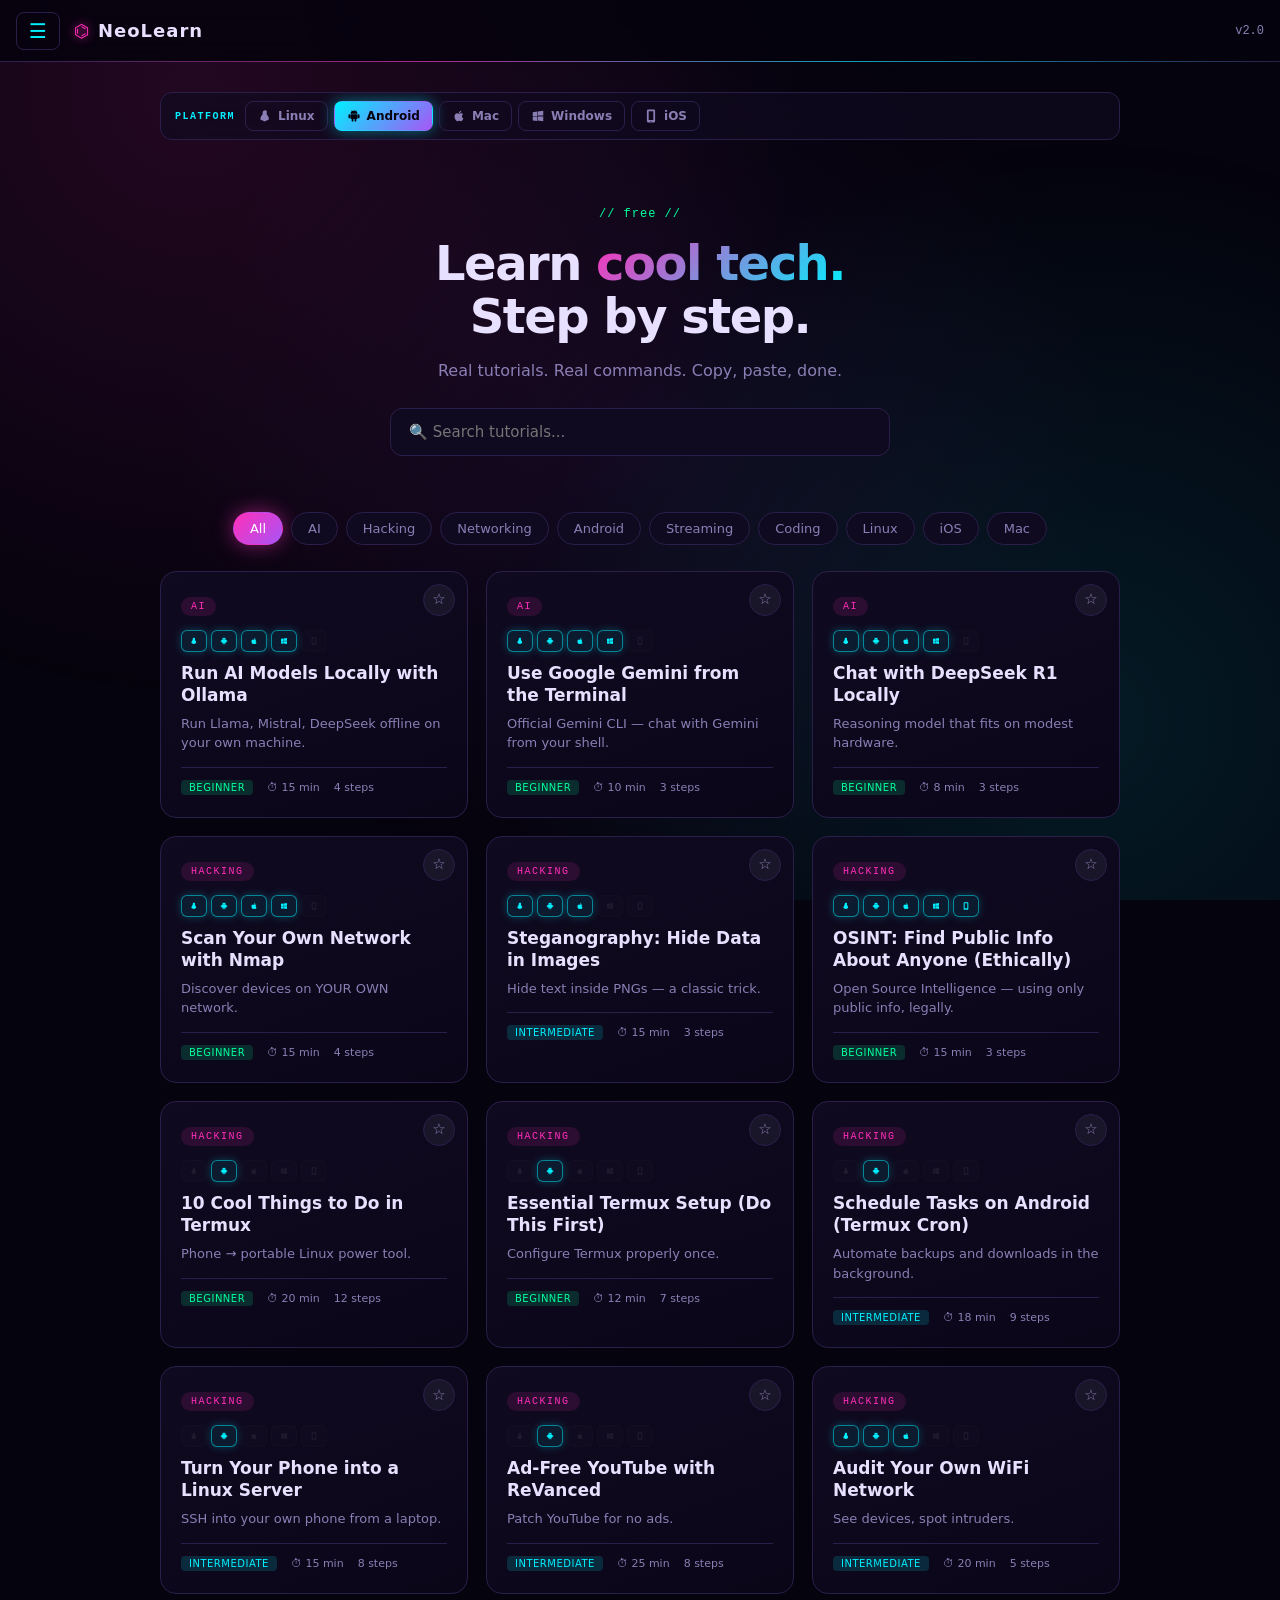
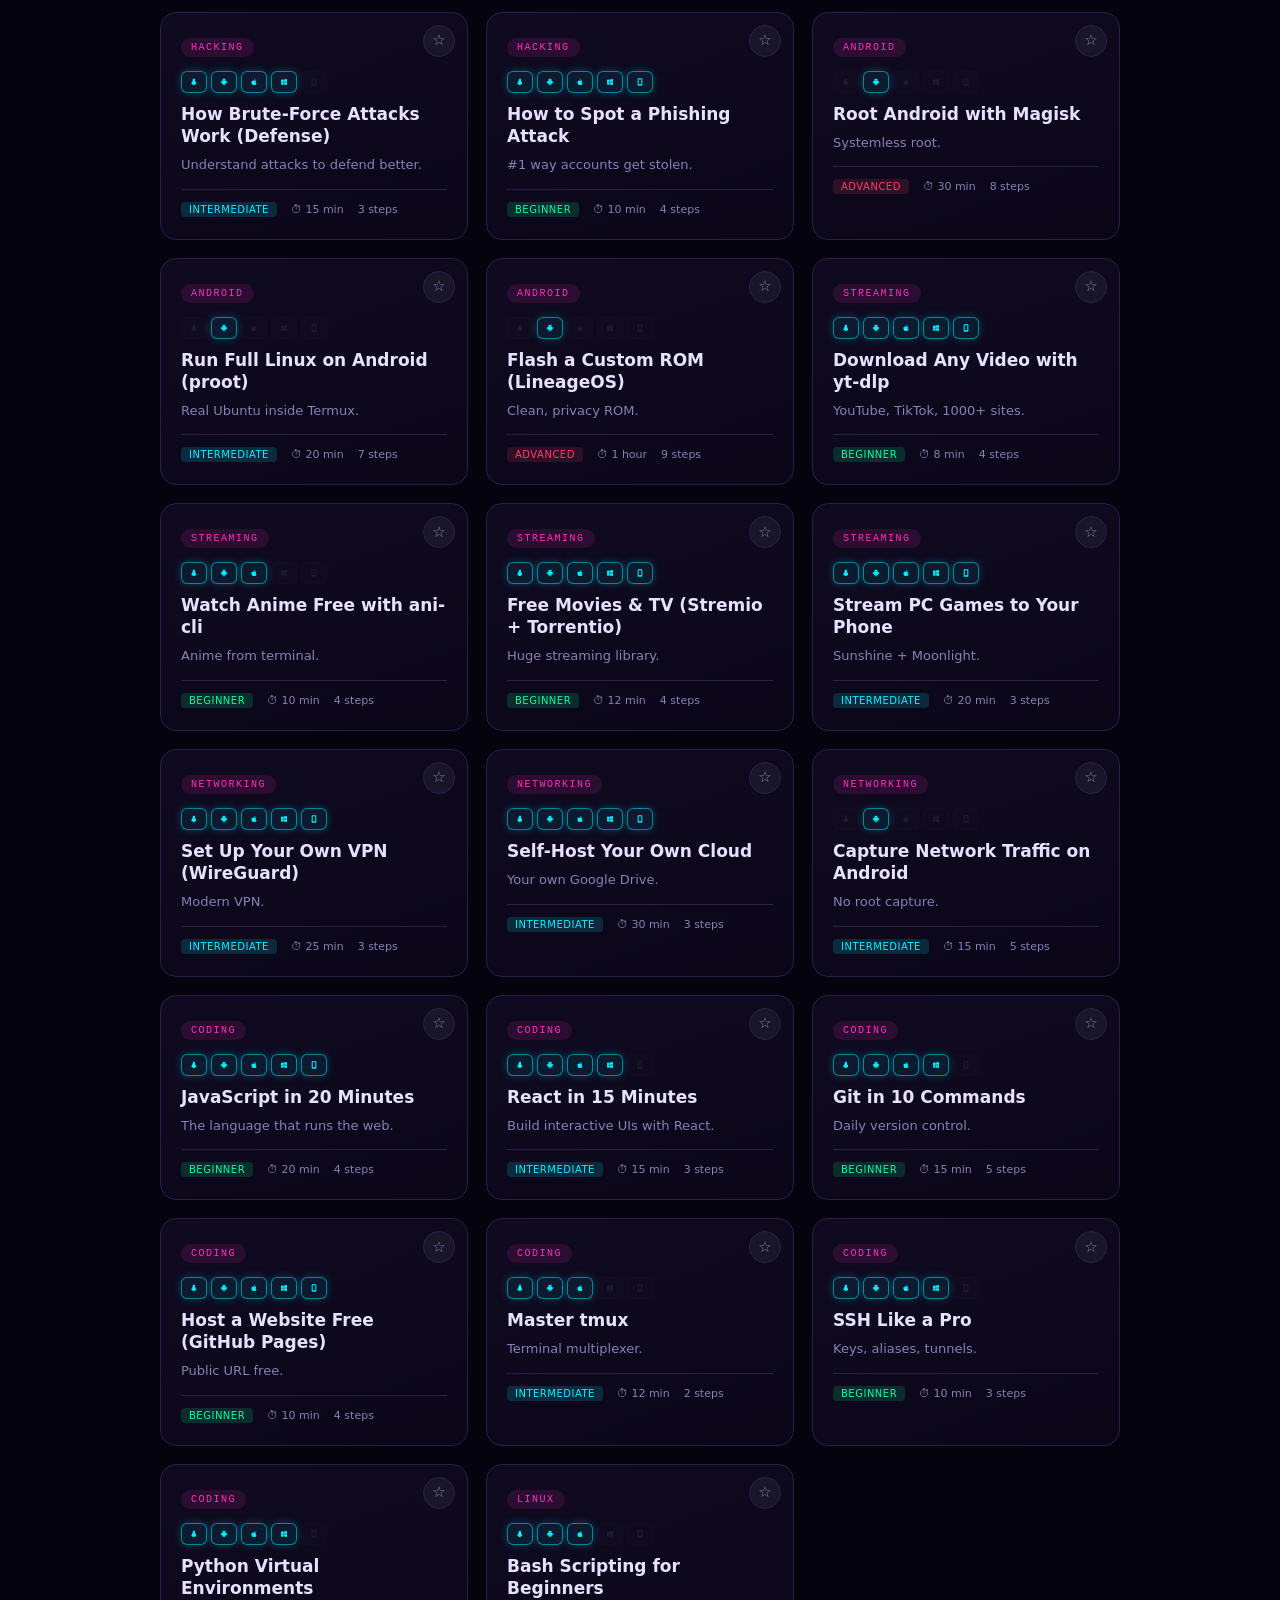
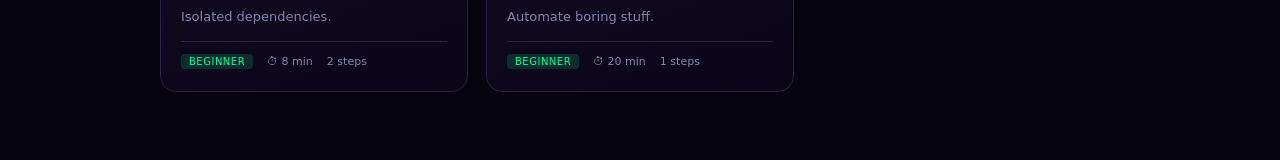
==== index.html @ 830a5b33 "Create index.html New file" ====
<!DOCTYPE html>
<html lang="en">
<head>
  <meta charset="UTF-8" />
  <meta name="viewport" content="width=device-width, initial-scale=1.0" />
  <title>NeoLearn — Cool Tech, Explained</title>
  <link rel="stylesheet" href="style.css" />
</head>
<body>

  <header class="topbar">
    <button class="menu-btn" id="menuBtn" type="button">☰</button>
    <div class="brand"><span class="brand-icon">⌬</span> NeoLearn</div>
    <div class="spacer"></div>
    <span class="version">v2.0</span>
  </header>

  <div class="overlay" id="overlay"></div>

  <aside class="sidebar" id="sidebar">
    <div class="sidebar-header">
      <span>⌬ NeoLearn</span>
      <button class="close-btn" id="closeBtn" type="button">✕</button>
    </div>

    <div class="sidebar-section">Pages</div>
<nav id="pageNav">
  <button class="nav-btn" data-page="home">
    <svg class="nav-icon" viewBox="0 0 24 24" fill="none" stroke="currentColor" stroke-width="2" stroke-linecap="round" stroke-linejoin="round"><path d="M3 9.5L12 3l9 6.5V20a1 1 0 0 1-1 1h-5v-7h-6v7H4a1 1 0 0 1-1-1V9.5z"/></svg>
    <span>Home</span>
  </button>
  <button class="nav-btn" data-page="favorites">
    <svg class="nav-icon" viewBox="0 0 24 24" fill="none" stroke="currentColor" stroke-width="2" stroke-linecap="round" stroke-linejoin="round"><path d="M12 2l3.09 6.26L22 9.27l-5 4.87L18.18 22 12 18.56 5.82 22 7 14.14l-5-4.87 6.91-1.01L12 2z"/></svg>
    <span>Favorites</span>
  </button>
  <button class="nav-btn" data-page="progress">
    <svg class="nav-icon" viewBox="0 0 24 24" fill="none" stroke="currentColor" stroke-width="2" stroke-linecap="round" stroke-linejoin="round"><path d="M3 20V10M9 20V4M15 20v-8M21 20V6"/></svg>
    <span>Progress</span>
  </button>
  <button class="nav-btn" data-page="about">
    <svg class="nav-icon" viewBox="0 0 24 24" fill="none" stroke="currentColor" stroke-width="2" stroke-linecap="round" stroke-linejoin="round"><circle cx="12" cy="12" r="9"/><path d="M12 16v-5M12 8h.01"/></svg>
    <span>About</span>
  </button>
</nav>

    <div class="sidebar-section">Categories</div>
    <nav id="categoryNav"></nav>

    <div class="sidebar-section">All Tutorials</div>
    <nav id="tutorialNav"></nav>
  </aside>

  <main class="content">

    <!-- HOME -->
    <section class="page active" id="home">
      <div class="hero">
        <div class="hero-tag">// free //</div>
        <h1>Learn <span class="grad">cool tech.</span><br>Step by step.</h1>
        <p>Real tutorials. Real commands. Copy, paste, done.</p>
        <div class="search-wrap">
          <input type="text" id="searchInput" placeholder="🔍 Search tutorials..." />
        </div>
      </div>
      <div class="filter-chips" id="filterChips"></div>
      <div class="tutorial-grid" id="tutorialGrid"></div>
      <div class="empty" id="emptyState" style="display:none;">
        <p>No tutorials match.</p>
      </div>
    </section>

    <!-- TUTORIAL DETAIL -->
    <section class="page" id="tutorial">
      <button class="back-btn" id="backBtn" type="button">← Back</button>
      <article id="tutorialContent"></article>
    </section>

    <!-- FAVORITES -->
    <section class="page" id="favorites">
      <div class="about-header">
        <h1>
  <svg class="page-icon pink" viewBox="0 0 24 24" fill="none" stroke="currentColor" stroke-width="2" stroke-linecap="round" stroke-linejoin="round"><path d="M12 2l3.09 6.26L22 9.27l-5 4.87L18.18 22 12 18.56 5.82 22 7 14.14l-5-4.87 6.91-1.01L12 2z"/></svg>
  Favorites
</h1>
        <p>Your bookmarked tutorials.</p>
      </div>
      <div class="tutorial-grid" id="favGrid"></div>
      <div class="empty" id="favEmpty" style="display:none;">
        <p>No favorites yet. Tap ☆ on any tutorial card to save it.</p>
      </div>
    </section>

    <!-- PROGRESS -->
    <section class="page" id="progress">
      <div class="about-header">
        <h1>
  <svg class="page-icon" viewBox="0 0 24 24" fill="none" stroke="currentColor" stroke-width="2" stroke-linecap="round" stroke-linejoin="round"><path d="M3 20V10M9 20V4M15 20v-8M21 20V6"/></svg>
  Your Progress
       </h1>
        <p>Steps you've marked as complete.</p>
      </div>
      <div id="progressList"></div>
      <div class="empty" id="progressEmpty" style="display:none;">
        <p>No progress yet. Open a tutorial and check off steps.</p>
      </div>
    </section>

    <!-- ABOUT -->
    <section class="page" id="about">
      <div class="about-header">
        <h1>
  <svg class="page-icon" viewBox="0 0 24 24" fill="none" stroke="currentColor" stroke-width="2" stroke-linecap="round" stroke-linejoin="round"><circle cx="12" cy="12" r="9"/><path d="M12 16v-5M12 8h.01"/></svg>
  About NeoLearn
       </h1>
        <p>A free, open library of practical tech tutorials.</p>
      </div>

      <div class="about-card">
  <h3>Who built this</h3>
  <p><b>PIXLE</b> — builder of NeoLearn.</p>
  <p>Built with plain HTML, CSS, and JavaScript. No frameworks, no build tools.</p>
  <p style="margin-top: 8px;">
    <a href="mailto:pixle.dev@proton.me" class="repo-btn" style="padding: 10px 20px; font-size: 13px;">
      ✉️ Contact
    </a>
  </p>
</div>
      
      <div class="about-card">
        <h3>What is this?</h3>
        <p>NeoLearn is a collection of step-by-step tutorials for running cool tech — AI models, Termux, Linux, VPNs, security tools, and more — on any device. Every tutorial gives you the exact commands for YOUR platform.</p>
      </div>

      <div class="about-card">
        <h3>Features</h3>
        <ul>
          <li>📱 Multi-platform — Linux, Android, Mac, Windows, iOS</li>
          <li>📋 One-tap copy for every command</li>
          <li>⭐ Save favorites</li>
          <li>✅ Track your progress step by step</li>
          <li>💯 100% free, no accounts, no tracking</li>
          <li>💾 Everything saves locally in your browser</li>
        </ul>
      </div>

      <div class="about-card">
        <h3>Built with</h3>
        <p>Pure HTML, CSS, and JavaScript. No frameworks, no build step, no dependencies. You can host it anywhere for free.</p>
      </div>

      <div class="about-card">
        <h3>Disclaimer</h3>
        <p>Tutorials involving network scanning, traffic capture, and security tools are intended for use on <b>your own devices and networks</b>, or in legal lab environments like TryHackMe. Always follow your local laws. The authors of NeoLearn are not responsible for misuse.</p>
      </div>

      <div class="about-card">
        <h3>Credits</h3>
        <p>All tools mentioned are the work of their respective open-source communities. Source links are provided at the end of each tutorial. NeoLearn just shows you how to use them.</p>
      </div>

      <div class="about-card">
        <h3>Reset data</h3>
        <p>Your favorites and progress are stored only in this browser. To clear them:</p>
        <button class="danger-btn" id="resetBtn">🗑 Reset all my data</button>
      </div>
    </section>

  </main>

  <script src="tutorials.js"></script>
  <script src="app.js"></script>
</body>
</html>
---- style.css ----
* {
  margin: 0;
  padding: 0;
  box-sizing: border-box;
  font-family: 'Segoe UI', system-ui, sans-serif;
}

:root {
  --bg: #05030d;
  --bg2: #0a0618;
  --panel: #100a20;
  --panel2: #1a1132;
  --border: #2a1f4a;
  --text: #e8e0ff;
  --muted: #8a7fb5;
  --neon-pink: #ff2fb9;
  --neon-cyan: #00f0ff;
  --neon-purple: #a855f7;
  --neon-green: #00ff9d;
  --danger: #ff3b6b;
  --topbar-h: 62px;
}

/* Animated scanline background */
body {
  background: var(--bg);
  color: var(--text);
  min-height: 100vh;
  padding-top: var(--topbar-h);
  position: relative;
  overflow-x: hidden;
}

body::before {
  content: "";
  position: fixed;
  inset: 0;
  background:
    radial-gradient(circle at 15% 10%, rgba(255,47,185,0.12), transparent 45%),
    radial-gradient(circle at 85% 80%, rgba(0,240,255,0.10), transparent 45%),
    radial-gradient(circle at 50% 50%, rgba(168,85,247,0.08), transparent 60%);
  pointer-events: none;
  z-index: 0;
}

/* ============ TOP BAR ============ */
.topbar {
  position: fixed;
  top: 0; left: 0; right: 0;
  height: var(--topbar-h);
  background: rgba(5, 3, 13, 0.85);
  backdrop-filter: blur(14px);
  border-bottom: 1px solid var(--border);
  display: flex;
  align-items: center;
  padding: 0 16px;
  z-index: 100;
}

.topbar::after {
  content: "";
  position: absolute;
  bottom: -1px; left: 0; right: 0;
  height: 1px;
  background: linear-gradient(90deg, transparent, var(--neon-pink), var(--neon-cyan), transparent);
  opacity: 0.6;
}

.menu-btn {
  background: none;
  border: 1px solid var(--border);
  color: var(--neon-cyan);
  font-size: 20px;
  cursor: pointer;
  padding: 6px 12px;
  border-radius: 8px;
  transition: all 0.2s ease;
}

.menu-btn:hover {
  border-color: var(--neon-cyan);
  box-shadow: 0 0 15px rgba(0, 240, 255, 0.4);
}

.brand {
  font-size: 18px;
  font-weight: 800;
  margin-left: 14px;
  letter-spacing: 1px;
  color: var(--text);
}

.brand-icon {
  color: var(--neon-pink);
  text-shadow: 0 0 10px var(--neon-pink);
}

.version {
  color: var(--muted);
  font-size: 12px;
  font-family: monospace;
}

.spacer { flex: 1; }

/* ============ SIDEBAR ============ */
.sidebar {
  position: fixed;
  top: 0; left: 0;
  width: 300px;
  height: 100vh;
  background: linear-gradient(180deg, var(--panel), var(--bg2));
  border-right: 1px solid var(--border);
  padding: 20px 14px;
  z-index: 200;
  transform: translateX(-100%);
  transition: transform 0.35s cubic-bezier(0.4, 0, 0.2, 1);
  overflow-y: auto;
}

.sidebar.open { transform: translateX(0); }

.sidebar-header {
  display: flex;
  justify-content: space-between;
  align-items: center;
  padding: 4px 8px 16px;
  font-size: 17px;
  font-weight: 800;
  letter-spacing: 1px;
  border-bottom: 1px solid var(--border);
  margin-bottom: 16px;
  color: var(--text);
}

.close-btn {
  background: none;
  border: none;
  color: var(--muted);
  font-size: 16px;
  cursor: pointer;
  padding: 4px 8px;
  border-radius: 6px;
}
.close-btn:hover { color: var(--danger); }

.sidebar-section {
  font-size: 11px;
  letter-spacing: 2px;
  text-transform: uppercase;
  color: var(--neon-cyan);
  margin: 18px 8px 8px;
  opacity: 0.8;
}

.nav-btn {
  display: block;
  width: 100%;
  padding: 10px 12px;
  margin-bottom: 4px;
  background: transparent;
  color: var(--muted);
  border: none;
  border-radius: 8px;
  text-align: left;
  font-size: 13px;
  cursor: pointer;
  transition: all 0.2s ease;
}

.nav-btn:hover {
  background: var(--panel2);
  color: var(--text);
}

.nav-btn.active {
  background: linear-gradient(135deg, rgba(255,47,185,0.2), rgba(0,240,255,0.2));
  color: var(--text);
  border-left: 2px solid var(--neon-pink);
}

/* ============ OVERLAY ============ */
.overlay {
  position: fixed;
  inset: 0;
  background: rgba(0, 0, 0, 0.7);
  backdrop-filter: blur(4px);
  opacity: 0;
  pointer-events: none;
  transition: opacity 0.3s ease;
  z-index: 150;
}
.overlay.show { opacity: 1; pointer-events: auto; }

/* ============ CONTENT ============ */
.content {
  max-width: 1000px;
  margin: 0 auto;
  padding: 30px 20px 80px;
  position: relative;
  z-index: 1;
}

.page { display: none; }
.page.active { display: block; animation: fadeIn 0.4s ease; }

@keyframes fadeIn {
  from { opacity: 0; transform: translateY(14px); }
  to   { opacity: 1; transform: translateY(0); }
}

/* ============ HERO ============ */
.hero {
  text-align: center;
  padding: 40px 10px 30px;
}

.hero-tag {
  display: inline-block;
  font-family: monospace;
  font-size: 12px;
  color: var(--neon-green);
  margin-bottom: 16px;
  letter-spacing: 1px;
}

.hero h1 {
  font-size: 48px;
  line-height: 1.1;
  margin-bottom: 18px;
  letter-spacing: -1.5px;
  font-weight: 900;
}

.grad {
  background: linear-gradient(135deg, var(--neon-pink), var(--neon-cyan));
  -webkit-background-clip: text;
  background-clip: text;
  color: transparent;
}

.hero p {
  color: var(--muted);
  font-size: 16px;
  margin-bottom: 28px;
}

/* ============ SEARCH ============ */
.search-wrap {
  max-width: 500px;
  margin: 0 auto;
  position: relative;
}

.search-wrap input {
  width: 100%;
  padding: 14px 18px;
  background: var(--panel);
  border: 1px solid var(--border);
  border-radius: 12px;
  color: var(--text);
  font-size: 15px;
  outline: none;
  transition: all 0.25s ease;
}

.search-wrap input:focus {
  border-color: var(--neon-cyan);
  box-shadow: 0 0 25px rgba(0, 240, 255, 0.25);
}

/* ============ FILTER CHIPS ============ */
.filter-chips {
  display: flex;
  flex-wrap: wrap;
  gap: 8px;
  justify-content: center;
  margin: 26px 0;
}

.chip {
  padding: 8px 16px;
  border-radius: 50px;
  background: var(--panel);
  border: 1px solid var(--border);
  color: var(--muted);
  font-size: 13px;
  cursor: pointer;
  transition: all 0.2s ease;
}

.chip:hover { color: var(--text); border-color: var(--neon-purple); }

.chip.active {
  background: linear-gradient(135deg, var(--neon-pink), var(--neon-purple));
  color: white;
  border-color: transparent;
  box-shadow: 0 0 20px rgba(255, 47, 185, 0.5);
}

/* ============ TUTORIAL GRID ============ */
.tutorial-grid {
  display: grid;
  grid-template-columns: repeat(auto-fill, minmax(280px, 1fr));
  gap: 18px;
  margin-top: 20px;
}

.tut-card {
  background: linear-gradient(160deg, var(--panel), var(--bg2));
  border: 1px solid var(--border);
  border-radius: 16px;
  padding: 22px 20px;
  cursor: pointer;
  transition: all 0.3s ease;
  position: relative;
  overflow: hidden;
}

.tut-card::before {
  content: "";
  position: absolute;
  top: 0; left: 0; right: 0;
  height: 2px;
  background: linear-gradient(90deg, var(--neon-pink), var(--neon-cyan));
  opacity: 0;
  transition: opacity 0.3s ease;
}

.tut-card:hover {
  transform: translateY(-6px);
  border-color: var(--neon-purple);
  box-shadow: 0 20px 40px rgba(168, 85, 247, 0.25);
}

.tut-card:hover::before { opacity: 1; }

.tut-cat {
  display: inline-block;
  font-family: monospace;
  font-size: 10px;
  letter-spacing: 1.5px;
  text-transform: uppercase;
  padding: 4px 10px;
  border-radius: 50px;
  background: rgba(255, 47, 185, 0.12);
  color: var(--neon-pink);
  margin-bottom: 14px;
}

.tut-card h3 {
  font-size: 17px;
  margin-bottom: 8px;
  line-height: 1.3;
  color: var(--text);
}

.tut-card p {
  font-size: 13px;
  color: var(--muted);
  line-height: 1.5;
  margin-bottom: 14px;
}

.tut-meta {
  display: flex;
  gap: 14px;
  font-size: 11px;
  color: var(--muted);
  font-family: monospace;
  padding-top: 12px;
  border-top: 1px solid var(--border);
}

.tut-meta span { display: flex; align-items: center; gap: 4px; }

.diff {
  padding: 2px 8px;
  border-radius: 4px;
  font-size: 10px;
  text-transform: uppercase;
  letter-spacing: 0.5px;
}
.diff.beginner { background: rgba(0,255,157,0.15); color: var(--neon-green); }
.diff.intermediate { background: rgba(0,240,255,0.15); color: var(--neon-cyan); }
.diff.advanced { background: rgba(255,59,107,0.15); color: var(--danger); }

/* ============ TUTORIAL DETAIL ============ */
.back-btn {
  background: var(--panel);
  color: var(--muted);
  border: 1px solid var(--border);
  padding: 8px 16px;
  border-radius: 8px;
  cursor: pointer;
  font-size: 13px;
  margin-bottom: 24px;
  transition: all 0.2s ease;
}

.back-btn:hover {
  color: var(--neon-cyan);
  border-color: var(--neon-cyan);
  box-shadow: 0 0 15px rgba(0,240,255,0.3);
}

.tut-header {
  margin-bottom: 30px;
  padding-bottom: 22px;
  border-bottom: 1px solid var(--border);
}

.tut-header h1 {
  font-size: 34px;
  line-height: 1.15;
  margin: 14px 0 12px;
  letter-spacing: -0.5px;
}

.tut-header .intro {
  color: var(--muted);
  font-size: 16px;
  line-height: 1.7;
}

.tut-tags {
  display: flex;
  flex-wrap: wrap;
  gap: 8px;
  margin-top: 16px;
}

.tag {
  font-family: monospace;
  font-size: 11px;
  padding: 4px 10px;
  border-radius: 6px;
  background: var(--panel2);
  color: var(--neon-cyan);
  border: 1px solid var(--border);
}

/* ============ STEPS ============ */
.step {
  background: var(--panel);
  border: 1px solid var(--border);
  border-radius: 14px;
  padding: 22px 22px 20px;
  margin-bottom: 18px;
  position: relative;
}

.step-num {
  position: absolute;
  top: -12px;
  left: 20px;
  background: linear-gradient(135deg, var(--neon-pink), var(--neon-purple));
  color: white;
  font-weight: 800;
  font-size: 13px;
  padding: 4px 12px;
  border-radius: 50px;
  font-family: monospace;
  box-shadow: 0 4px 15px rgba(255, 47, 185, 0.5);
}

.step h3 {
  font-size: 18px;
  margin: 8px 0 10px;
  color: var(--text);
}

.step p {
  color: var(--muted);
  font-size: 14px;
  line-height: 1.7;
  margin-bottom: 12px;
}

.step ul {
  margin: 10px 0 12px 20px;
  color: var(--muted);
  font-size: 14px;
  line-height: 1.8;
}

.step ul li::marker { color: var(--neon-cyan); }

/* ============ CODE BLOCK ============ */
.code-block {
  position: relative;
  background: #02010a;
  border: 1px solid var(--border);
  border-radius: 10px;
  margin: 12px 0;
  overflow: hidden;
}

.code-block::before {
  content: attr(data-lang);
  position: absolute;
  top: 0; left: 0;
  padding: 3px 10px;
  font-size: 10px;
  font-family: monospace;
  letter-spacing: 1px;
  text-transform: uppercase;
  color: var(--neon-green);
  background: rgba(0,255,157,0.08);
  border-bottom-right-radius: 6px;
}

.code-block pre {
  padding: 28px 16px 14px;
  overflow-x: auto;
  font-family: 'Courier New', monospace;
  font-size: 13px;
  line-height: 1.7;
  color: var(--neon-green);
}

.copy-code {
  position: absolute;
  top: 6px; right: 6px;
  background: var(--panel2);
  color: var(--muted);
  border: 1px solid var(--border);
  padding: 4px 10px;
  font-size: 11px;
  border-radius: 6px;
  cursor: pointer;
  font-family: monospace;
  transition: all 0.2s ease;
  z-index: 2;
}

.copy-code:hover {
  color: var(--neon-cyan);
  border-color: var(--neon-cyan);
}

.copy-code.copied {
  color: var(--neon-green);
  border-color: var(--neon-green);
}

/* ============ CALLOUTS ============ */
.callout {
  padding: 14px 16px;
  border-radius: 10px;
  margin: 14px 0;
  font-size: 14px;
  line-height: 1.6;
  border-left: 3px solid;
}

.callout.warn {
  background: rgba(255, 187, 0, 0.08);
  border-color: #ffbb00;
  color: #ffd97a;
}

.callout.danger {
  background: rgba(255, 59, 107, 0.08);
  border-color: var(--danger);
  color: #ff8fa8;
}

.callout.tip {
  background: rgba(0, 255, 157, 0.08);
  border-color: var(--neon-green);
  color: #7dffc9;
}

/* ============ REPO LINK ============ */
.repo-box {
  margin-top: 30px;
  padding: 22px;
  background: linear-gradient(135deg, rgba(255,47,185,0.08), rgba(0,240,255,0.08));
  border: 1px solid var(--border);
  border-radius: 14px;
  text-align: center;
}

.repo-box p {
  color: var(--muted);
  font-size: 13px;
  margin-bottom: 12px;
  font-family: monospace;
}

.repo-btn {
  display: inline-block;
  padding: 12px 26px;
  background: linear-gradient(135deg, var(--neon-pink), var(--neon-purple));
  color: white;
  text-decoration: none;
  border-radius: 50px;
  font-size: 14px;
  font-weight: 600;
  box-shadow: 0 0 25px rgba(255, 47, 185, 0.5);
  transition: all 0.25s ease;
}

.repo-btn:hover {
  transform: translateY(-2px);
  box-shadow: 0 0 40px rgba(255, 47, 185, 0.8);
}

/* ============ EMPTY ============ */
.empty {
  text-align: center;
  padding: 60px 20px;
  color: var(--muted);
  font-family: monospace;
}

/* ============ MOBILE ============ */
@media (max-width: 640px) {
  .hero h1 { font-size: 32px; }
  .hero { padding: 20px 10px 20px; }
  .tutorial-grid { grid-template-columns: 1fr; }
  .tut-header h1 { font-size: 24px; }
  .tut-header .intro { font-size: 14px; }
  .step { padding: 20px 16px 16px; }
  .content { padding: 20px 14px 60px; }
  .code-block pre { font-size: 12px; padding: 30px 12px 12px; }
}

/* ============ STICKY PLATFORM BAR ============ */
.platform-bar {
  position: sticky;
  top: var(--topbar-h);
  z-index: 50;
  background: rgba(16, 10, 32, 0.92);
  backdrop-filter: blur(20px);
  -webkit-backdrop-filter: blur(20px);
  transition: box-shadow 0.3s ease;
}

.platform-bar.stuck {
  box-shadow: 0 10px 30px rgba(0, 0, 0, 0.5);
  border-color: var(--neon-purple);
}

/* ============ TOAST NOTIFICATION ============ */
.toast {
  position: fixed;
  bottom: 24px;
  left: 50%;
  transform: translateX(-50%) translateY(120px);
  background: linear-gradient(135deg, var(--neon-cyan), var(--neon-purple));
  color: #000;
  padding: 10px 22px;
  border-radius: 50px;
  font-family: monospace;
  font-weight: 700;
  font-size: 13px;
  letter-spacing: 0.5px;
  z-index: 500;
  transition: transform 0.35s cubic-bezier(0.4, 0, 0.2, 1);
  box-shadow: 0 10px 40px rgba(0, 240, 255, 0.6);
  pointer-events: none;
  white-space: nowrap;
}

.toast.show {
  transform: translateX(-50%) translateY(0);
}

/* ============ CONTENT FADE ON SWAP ============ */
#tutorialContent.swapping {
  opacity: 0.3;
  transition: opacity 0.15s ease;
}

#tutorialContent {
  opacity: 1;
  transition: opacity 0.25s ease;
}

/* Small "current platform" chip on tutorial page */
.current-plat {
  display: inline-flex;
  align-items: center;
  gap: 6px;
  font-family: monospace;
  font-size: 12px;
  padding: 4px 12px;
  border-radius: 50px;
  background: rgba(0, 240, 255, 0.1);
  border: 1px solid var(--neon-cyan);
  color: var(--neon-cyan);
  margin-bottom: 16px;
}

/* ============ PLATFORM BAR — slim version ============ */
.platform-bar {
  display: flex;
  align-items: center;
  gap: 10px;
  padding: 8px 14px;
  margin-bottom: 22px;
  background: rgba(16, 10, 32, 0.7);
  border: 1px solid var(--border);
  border-radius: 12px;
  position: sticky;
  top: calc(var(--topbar-h) + 6px);
  z-index: 50;
  backdrop-filter: blur(20px);
  -webkit-backdrop-filter: blur(20px);
  transition: box-shadow 0.3s ease, border-color 0.3s ease;
  overflow-x: auto;
  scrollbar-width: none;
}

.platform-bar::-webkit-scrollbar { display: none; }

.platform-bar.stuck {
  box-shadow: 0 10px 40px rgba(0, 0, 0, 0.6);
  border-color: rgba(168, 85, 247, 0.5);
}

.platform-label {
  font-family: monospace;
  font-size: 10px;
  letter-spacing: 1.5px;
  text-transform: uppercase;
  color: var(--neon-cyan);
  white-space: nowrap;
  font-weight: 700;
  flex-shrink: 0;
}

.platform-btns {
  display: flex;
  gap: 6px;
  flex: 1;
}

.plat-btn {
  display: inline-flex;
  align-items: center;
  gap: 6px;
  padding: 7px 12px;
  background: transparent;
  color: var(--muted);
  border: 1px solid var(--border);
  border-radius: 8px;
  font-size: 12px;
  font-family: 'Segoe UI', system-ui, sans-serif;
  font-weight: 600;
  cursor: pointer;
  transition: all 0.2s ease;
  white-space: nowrap;
  outline: none;
  flex-shrink: 0;
}

.plat-btn svg {
  width: 14px;
  height: 14px;
  flex-shrink: 0;
}

.plat-btn:hover {
  color: var(--text);
  border-color: rgba(168, 85, 247, 0.6);
  background: rgba(168, 85, 247, 0.08);
}

.plat-btn.active {
  background: linear-gradient(135deg, var(--neon-cyan), var(--neon-purple));
  color: #05030d;
  border-color: transparent;
  font-weight: 800;
  box-shadow: 0 0 16px rgba(0, 240, 255, 0.45);
}

.plat-btn.active svg {
  color: #05030d;
}

/* ============ CARD PLATFORM ICONS ============ */
.plat-badges {
  display: flex;
  gap: 5px;
  margin-bottom: 10px;
  align-items: center;
}

.plat-badge {
  display: inline-flex;
  align-items: center;
  justify-content: center;
  width: 22px;
  height: 22px;
  border-radius: 6px;
  background: rgba(255, 255, 255, 0.03);
  color: rgba(138, 127, 181, 0.35);
  border: 1px solid rgba(42, 31, 74, 0.6);
  opacity: 0.4;
  transition: all 0.2s ease;
}

.plat-badge svg {
  width: 12px;
  height: 12px;
}

.plat-badge.on {
  opacity: 1;
  color: var(--neon-cyan);
  border-color: rgba(0, 240, 255, 0.45);
  background: rgba(0, 240, 255, 0.08);
}

@media (max-width: 640px) {
  .platform-bar { padding: 7px 10px; gap: 8px; }
  .platform-label { display: none; }
  .plat-btn { padding: 6px 10px; font-size: 11px; }
  .plat-btn svg { width: 12px; height: 12px; }
}

/* ============ CARD BADGES — clean version ============ */
.plat-badges {
  display: flex;
  gap: 4px;
  margin-bottom: 10px;
  flex-wrap: wrap;
  align-items: center;
}

.plat-badge {
  display: inline-flex;
  align-items: center;
  justify-content: center;
  min-width: 26px;
  height: 22px;
  padding: 0 8px;
  border-radius: 6px;
  background: rgba(255, 255, 255, 0.03);
  color: rgba(138, 127, 181, 0.4);
  font-size: 12px;
  font-family: monospace;
  border: 1px solid rgba(42, 31, 74, 0.6);
  opacity: 0.35;
  filter: grayscale(1);
  transition: all 0.2s ease;
}

.plat-badge.on {
  opacity: 1;
  filter: none;
  color: var(--neon-cyan);
  border-color: rgba(0, 240, 255, 0.5);
  background: rgba(0, 240, 255, 0.08);
  box-shadow: 0 0 8px rgba(0, 240, 255, 0.25);
}

/* ============ TOAST ============ */
.toast {
  position: fixed;
  bottom: 24px;
  left: 50%;
  transform: translateX(-50%) translateY(120px);
  background: linear-gradient(135deg, var(--neon-cyan), var(--neon-purple));
  color: #05030d;
  padding: 12px 24px;
  border-radius: 50px;
  font-family: monospace;
  font-weight: 800;
  font-size: 13px;
  letter-spacing: 0.5px;
  z-index: 500;
  transition: transform 0.35s cubic-bezier(0.4, 0, 0.2, 1);
  box-shadow: 0 10px 40px rgba(0, 240, 255, 0.6);
  pointer-events: none;
  white-space: nowrap;
}

.toast.show {
  transform: translateX(-50%) translateY(0);
}

/* ============ CURRENT PLATFORM CHIP IN TUTORIAL ============ */
.current-plat {
  display: inline-flex;
  align-items: center;
  gap: 6px;
  font-family: monospace;
  font-size: 12px;
  padding: 6px 14px;
  border-radius: 50px;
  background: rgba(0, 240, 255, 0.08);
  border: 1px solid var(--neon-cyan);
  color: var(--neon-cyan);
  margin-bottom: 18px;
  font-weight: 700;
  letter-spacing: 0.5px;
}

/* ============ CONTENT FADE ============ */
#tutorialContent { opacity: 1; transition: opacity 0.25s ease; }
#tutorialContent.swapping { opacity: 0.2; transition: opacity 0.15s ease; }

@media (max-width: 640px) {
  .platform-bar { padding: 10px 12px; gap: 8px; }
  .platform-label { font-size: 10px; }
  .plat-btn { padding: 6px 12px; font-size: 12px; }
}

/* ============ FAVORITE BUTTON ON CARDS ============ */
.tut-card { position: relative; }

.fav-btn {
  position: absolute;
  top: 12px;
  right: 12px;
  width: 32px;
  height: 32px;
  display: flex;
  align-items: center;
  justify-content: center;
  background: rgba(255, 255, 255, 0.05);
  border: 1px solid var(--border);
  border-radius: 50%;
  color: var(--muted);
  font-size: 16px;
  cursor: pointer;
  transition: all 0.2s ease;
  z-index: 2;
  padding: 0;
  line-height: 1;
}

.fav-btn:hover {
  color: var(--neon-pink);
  border-color: var(--neon-pink);
  transform: scale(1.1);
}

.fav-btn.on {
  color: #ffd700;
  border-color: #ffd700;
  background: rgba(255, 215, 0, 0.1);
  box-shadow: 0 0 12px rgba(255, 215, 0, 0.4);
}

/* ============ STEP CHECKBOX + PROGRESS ============ */
.step-header {
  display: flex;
  align-items: flex-start;
  gap: 10px;
  margin: 8px 0 10px;
}

.step-check {
  width: 22px;
  height: 22px;
  flex-shrink: 0;
  border: 2px solid var(--border);
  border-radius: 6px;
  background: transparent;
  cursor: pointer;
  display: flex;
  align-items: center;
  justify-content: center;
  color: transparent;
  font-size: 14px;
  font-weight: 900;
  transition: all 0.2s ease;
  margin-top: 4px;
  padding: 0;
}

.step-check:hover { border-color: var(--neon-cyan); }

.step-check.checked {
  background: linear-gradient(135deg, var(--neon-green), var(--neon-cyan));
  border-color: transparent;
  color: #05030d;
}

.step.done {
  opacity: 0.55;
}

.step.done h3 {
  text-decoration: line-through;
  text-decoration-color: var(--neon-green);
  text-decoration-thickness: 2px;
}

/* Progress bar in tutorial header */
.tut-progress {
  margin: 18px 0 24px;
  padding: 14px 16px;
  background: rgba(0, 255, 157, 0.05);
  border: 1px solid rgba(0, 255, 157, 0.25);
  border-radius: 12px;
}

.tut-progress-label {
  display: flex;
  justify-content: space-between;
  font-family: monospace;
  font-size: 12px;
  color: var(--neon-green);
  margin-bottom: 8px;
  letter-spacing: 0.5px;
}

.tut-progress-bar {
  height: 6px;
  background: rgba(0, 0, 0, 0.4);
  border-radius: 50px;
  overflow: hidden;
}

.tut-progress-fill {
  height: 100%;
  width: 0%;
  background: linear-gradient(90deg, var(--neon-green), var(--neon-cyan));
  border-radius: 50px;
  transition: width 0.4s ease;
  box-shadow: 0 0 10px rgba(0, 255, 157, 0.6);
}

/* ============ ABOUT PAGE ============ */
.about-header {
  text-align: center;
  padding: 30px 20px 40px;
}

.about-header h1 {
  font-size: 34px;
  margin-bottom: 10px;
  letter-spacing: -0.5px;
}

.about-header p {
  color: var(--muted);
  font-size: 16px;
}

.about-card {
  background: var(--panel);
  border: 1px solid var(--border);
  border-radius: 16px;
  padding: 24px 22px;
  margin-bottom: 16px;
}

.about-card h3 {
  color: var(--neon-cyan);
  font-size: 16px;
  margin-bottom: 12px;
  font-family: monospace;
  letter-spacing: 1px;
  text-transform: uppercase;
}

.about-card p {
  color: var(--text);
  font-size: 15px;
  line-height: 1.7;
  margin-bottom: 10px;
}

.about-card p:last-child { margin-bottom: 0; }

.about-card ul {
  margin-left: 20px;
  color: var(--text);
  font-size: 15px;
  line-height: 1.9;
}

.about-card ul li::marker { color: var(--neon-pink); }

.about-card b { color: var(--neon-pink); }

.danger-btn {
  margin-top: 12px;
  padding: 12px 20px;
  background: rgba(255, 59, 107, 0.1);
  border: 1px solid var(--danger);
  color: var(--danger);
  border-radius: 10px;
  font-size: 14px;
  font-weight: 600;
  cursor: pointer;
  transition: all 0.2s ease;
}

.danger-btn:hover {
  background: rgba(255, 59, 107, 0.2);
  box-shadow: 0 0 20px rgba(255, 59, 107, 0.4);
}

/* ============ PROGRESS LIST ============ */
.prog-item {
  background: var(--panel);
  border: 1px solid var(--border);
  border-radius: 14px;
  padding: 18px 20px;
  margin-bottom: 12px;
  cursor: pointer;
  transition: all 0.2s ease;
}

.prog-item:hover {
  border-color: var(--neon-cyan);
  transform: translateX(4px);
}

.prog-item h4 {
  font-size: 15px;
  margin-bottom: 8px;
}

.prog-item .prog-bar-wrap {
  height: 5px;
  background: rgba(0, 0, 0, 0.4);
  border-radius: 50px;
  overflow: hidden;
  margin-bottom: 8px;
}

.prog-item .prog-bar {
  height: 100%;
  background: linear-gradient(90deg, var(--neon-green), var(--neon-cyan));
  border-radius: 50px;
}

.prog-item .prog-meta {
  display: flex;
  justify-content: space-between;
  font-family: monospace;
  font-size: 11px;
  color: var(--muted);
}

.prog-item .prog-meta .pct { color: var(--neon-green); font-weight: 700; }

/* ============================================
   SIDEBAR CLEANUP — organized sections
   ============================================ */
.sidebar-section {
  display: flex;
  justify-content: space-between;
  align-items: center;
  font-size: 10px;
  letter-spacing: 2px;
  text-transform: uppercase;
  color: var(--neon-cyan);
  margin: 20px 8px 10px;
  opacity: 0.75;
  cursor: pointer;
  user-select: none;
}

.sidebar-section:hover { opacity: 1; color: var(--neon-pink); }

.sidebar-section .chev {
  font-size: 10px;
  transition: transform 0.25s ease;
}

.sidebar-section.collapsed .chev { transform: rotate(-90deg); }

.sidebar-group { overflow: hidden; transition: max-height 0.3s ease; }

/* Sidebar search box */
.side-search {
  width: 100%;
  padding: 8px 10px;
  background: rgba(255, 255, 255, 0.03);
  border: 1px solid var(--border);
  border-radius: 8px;
  color: var(--text);
  font-size: 12px;
  margin-bottom: 8px;
  outline: none;
  font-family: 'Segoe UI', system-ui, sans-serif;
}

.side-search:focus { border-color: var(--neon-cyan); }
.side-search::placeholder { color: var(--muted); }

/* Count badges */
.nav-btn .count {
  float: right;
  font-size: 10px;
  font-family: monospace;
  color: var(--muted);
  padding: 1px 6px;
  border-radius: 4px;
  background: rgba(255, 255, 255, 0.04);
  margin-left: 6px;
}

.nav-btn.active .count {
  color: #05030d;
  background: rgba(0, 0, 0, 0.15);
}

/* Tutorials list compact */
.nav-btn.tut-link {
  font-size: 12px;
  padding: 8px 12px;
  color: var(--muted);
  white-space: nowrap;
  overflow: hidden;
  text-overflow: ellipsis;
}

.nav-btn.tut-link:hover { color: var(--text); }

/* ============================================
   FAVORITE BUTTON ON CARDS
   ============================================ */
.tut-card { position: relative; }

.fav-btn {
  position: absolute;
  top: 12px;
  right: 12px;
  width: 32px;
  height: 32px;
  display: flex;
  align-items: center;
  justify-content: center;
  background: rgba(255, 255, 255, 0.05);
  border: 1px solid var(--border);
  border-radius: 50%;
  color: var(--muted);
  font-size: 15px;
  cursor: pointer;
  transition: all 0.2s ease;
  z-index: 5;
  padding: 0;
  line-height: 1;
}

.fav-btn:hover {
  color: var(--neon-pink);
  border-color: var(--neon-pink);
  transform: scale(1.12);
}

.fav-btn.on {
  color: #ffd700;
  border-color: #ffd700;
  background: rgba(255, 215, 0, 0.12);
  box-shadow: 0 0 12px rgba(255, 215, 0, 0.45);
}

/* ============================================
   STEP CHECKBOXES + PROGRESS
   ============================================ */
.step-header {
  display: flex;
  align-items: flex-start;
  gap: 10px;
  margin: 8px 0 10px;
}

.step-check {
  width: 22px;
  height: 22px;
  flex-shrink: 0;
  border: 2px solid var(--border);
  border-radius: 6px;
  background: transparent;
  cursor: pointer;
  display: flex;
  align-items: center;
  justify-content: center;
  color: transparent;
  font-size: 13px;
  font-weight: 900;
  transition: all 0.2s ease;
  margin-top: 4px;
  padding: 0;
  font-family: inherit;
}

.step-check:hover { border-color: var(--neon-cyan); }

.step-check.checked {
  background: linear-gradient(135deg, var(--neon-green), var(--neon-cyan));
  border-color: transparent;
  color: #05030d;
}

.step.done { opacity: 0.6; }
.step.done h3 {
  text-decoration: line-through;
  text-decoration-color: var(--neon-green);
  text-decoration-thickness: 2px;
}

/* Progress bar in tutorial header */
.tut-progress {
  margin: 18px 0 24px;
  padding: 14px 16px;
  background: rgba(0, 255, 157, 0.05);
  border: 1px solid rgba(0, 255, 157, 0.25);
  border-radius: 12px;
}

.tut-progress-label {
  display: flex;
  justify-content: space-between;
  font-family: monospace;
  font-size: 12px;
  color: var(--neon-green);
  margin-bottom: 8px;
  letter-spacing: 0.5px;
  font-weight: 700;
}

.tut-progress-bar {
  height: 6px;
  background: rgba(0, 0, 0, 0.4);
  border-radius: 50px;
  overflow: hidden;
}

.tut-progress-fill {
  height: 100%;
  width: 0%;
  background: linear-gradient(90deg, var(--neon-green), var(--neon-cyan));
  border-radius: 50px;
  transition: width 0.4s ease;
  box-shadow: 0 0 10px rgba(0, 255, 157, 0.6);
}

/* ============================================
   ABOUT + PROGRESS + FAVORITES PAGES
   ============================================ */
.about-header {
  text-align: center;
  padding: 30px 20px 40px;
}

.about-header h1 {
  font-size: 34px;
  margin-bottom: 10px;
  letter-spacing: -0.5px;
}

.about-header p {
  color: var(--muted);
  font-size: 16px;
}

.about-card {
  background: var(--panel);
  border: 1px solid var(--border);
  border-radius: 16px;
  padding: 24px 22px;
  margin-bottom: 16px;
}

.about-card h3 {
  color: var(--neon-cyan);
  font-size: 15px;
  margin-bottom: 12px;
  font-family: monospace;
  letter-spacing: 1px;
  text-transform: uppercase;
}

.about-card p, .about-card ul {
  color: var(--text);
  font-size: 15px;
  line-height: 1.75;
  margin-bottom: 10px;
}

.about-card p:last-child { margin-bottom: 0; }

.about-card ul { margin-left: 20px; }
.about-card ul li::marker { color: var(--neon-pink); }
.about-card b { color: var(--neon-pink); }

.danger-btn {
  margin-top: 12px;
  padding: 12px 20px;
  background: rgba(255, 59, 107, 0.1);
  border: 1px solid var(--danger);
  color: var(--danger);
  border-radius: 10px;
  font-size: 14px;
  font-weight: 600;
  cursor: pointer;
  transition: all 0.2s ease;
  font-family: inherit;
}

.danger-btn:hover {
  background: rgba(255, 59, 107, 0.2);
  box-shadow: 0 0 20px rgba(255, 59, 107, 0.4);
}

/* Progress list items */
.prog-item {
  background: var(--panel);
  border: 1px solid var(--border);
  border-radius: 14px;
  padding: 18px 20px;
  margin-bottom: 12px;
  cursor: pointer;
  transition: all 0.2s ease;
}

.prog-item:hover {
  border-color: var(--neon-cyan);
  transform: translateX(4px);
}

.prog-item h4 {
  font-size: 15px;
  margin-bottom: 10px;
  color: var(--text);
}

.prog-item .prog-bar-wrap {
  height: 5px;
  background: rgba(0, 0, 0, 0.4);
  border-radius: 50px;
  overflow: hidden;
  margin-bottom: 8px;
}

.prog-item .prog-bar {
  height: 100%;
  background: linear-gradient(90deg, var(--neon-green), var(--neon-cyan));
  border-radius: 50px;
  transition: width 0.3s ease;
}

.prog-item .prog-meta {
  display: flex;
  justify-content: space-between;
  font-family: monospace;
  font-size: 11px;
  color: var(--muted);
}

.prog-item .prog-meta .pct { color: var(--neon-green); font-weight: 700; }

.prog-item .clear-btn {
  margin-left: 8px;
  background: transparent;
  border: none;
  color: var(--danger);
  cursor: pointer;
  font-size: 11px;
  font-family: monospace;
  opacity: 0.6;
}

.prog-item .clear-btn:hover { opacity: 1; }

/* ============ SIDEBAR PAGE ICONS ============ */
#pageNav .nav-btn {
  display: flex;
  align-items: center;
  gap: 10px;
}

#pageNav .nav-btn .nav-icon {
  width: 16px;
  height: 16px;
  flex-shrink: 0;
  color: var(--muted);
  transition: color 0.2s ease, filter 0.2s ease;
}

#pageNav .nav-btn:hover .nav-icon {
  color: var(--neon-cyan);
  filter: drop-shadow(0 0 6px rgba(0, 240, 255, 0.6));
}

#pageNav .nav-btn.active .nav-icon {
  color: var(--neon-cyan);
  filter: drop-shadow(0 0 8px rgba(0, 240, 255, 0.8));
}

/* ============ PAGE HEADER ICONS ============ */
.about-header h1 {
  display: flex;
  align-items: center;
  justify-content: center;
  gap: 14px;
}

.page-icon {
  width: 40px;
  height: 40px;
  flex-shrink: 0;
  color: var(--neon-cyan);
  filter: drop-shadow(0 0 12px rgba(0, 240, 255, 0.55));
}

.page-icon.pink {
  color: var(--neon-pink);
  filter: drop-shadow(0 0 12px rgba(255, 47, 185, 0.55));
}

@media (max-width: 640px) {
  .page-icon { width: 30px; height: 30px; }
  .about-header h1 { font-size: 26px; gap: 10px; }
}
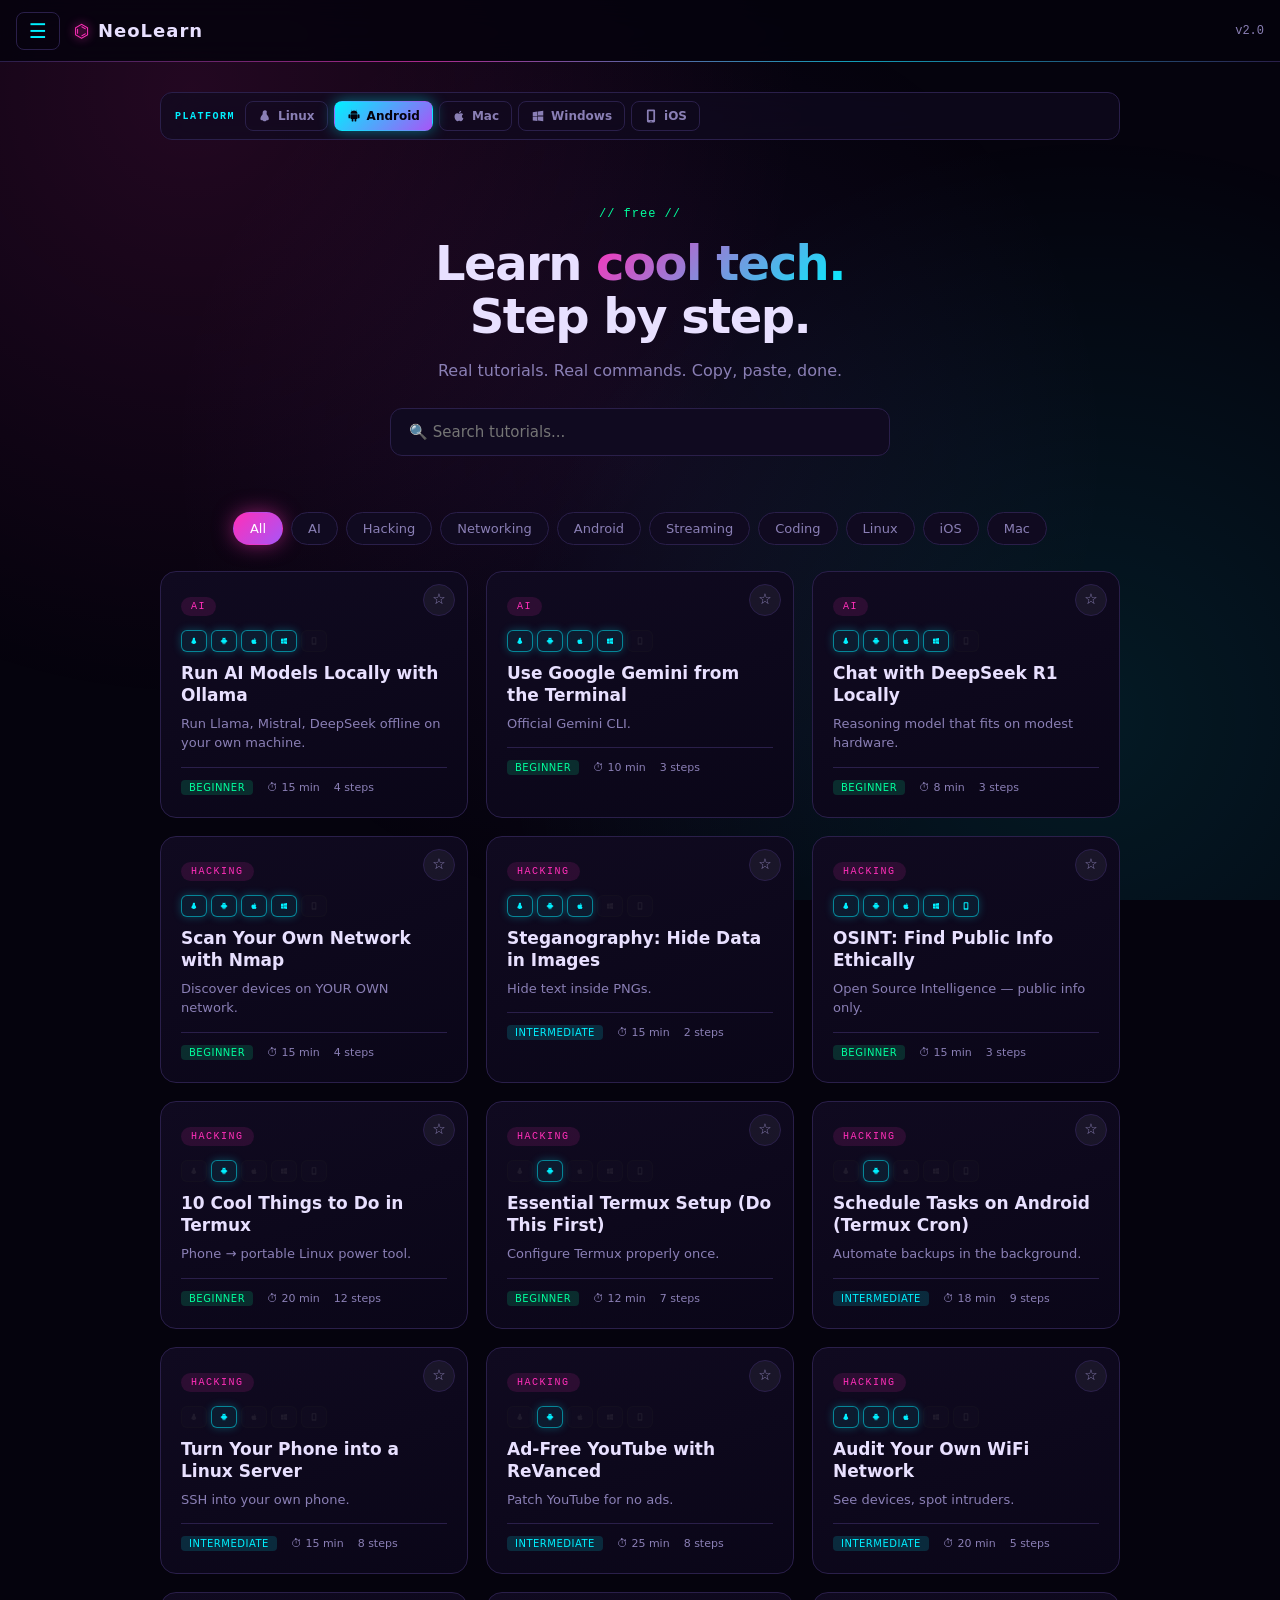
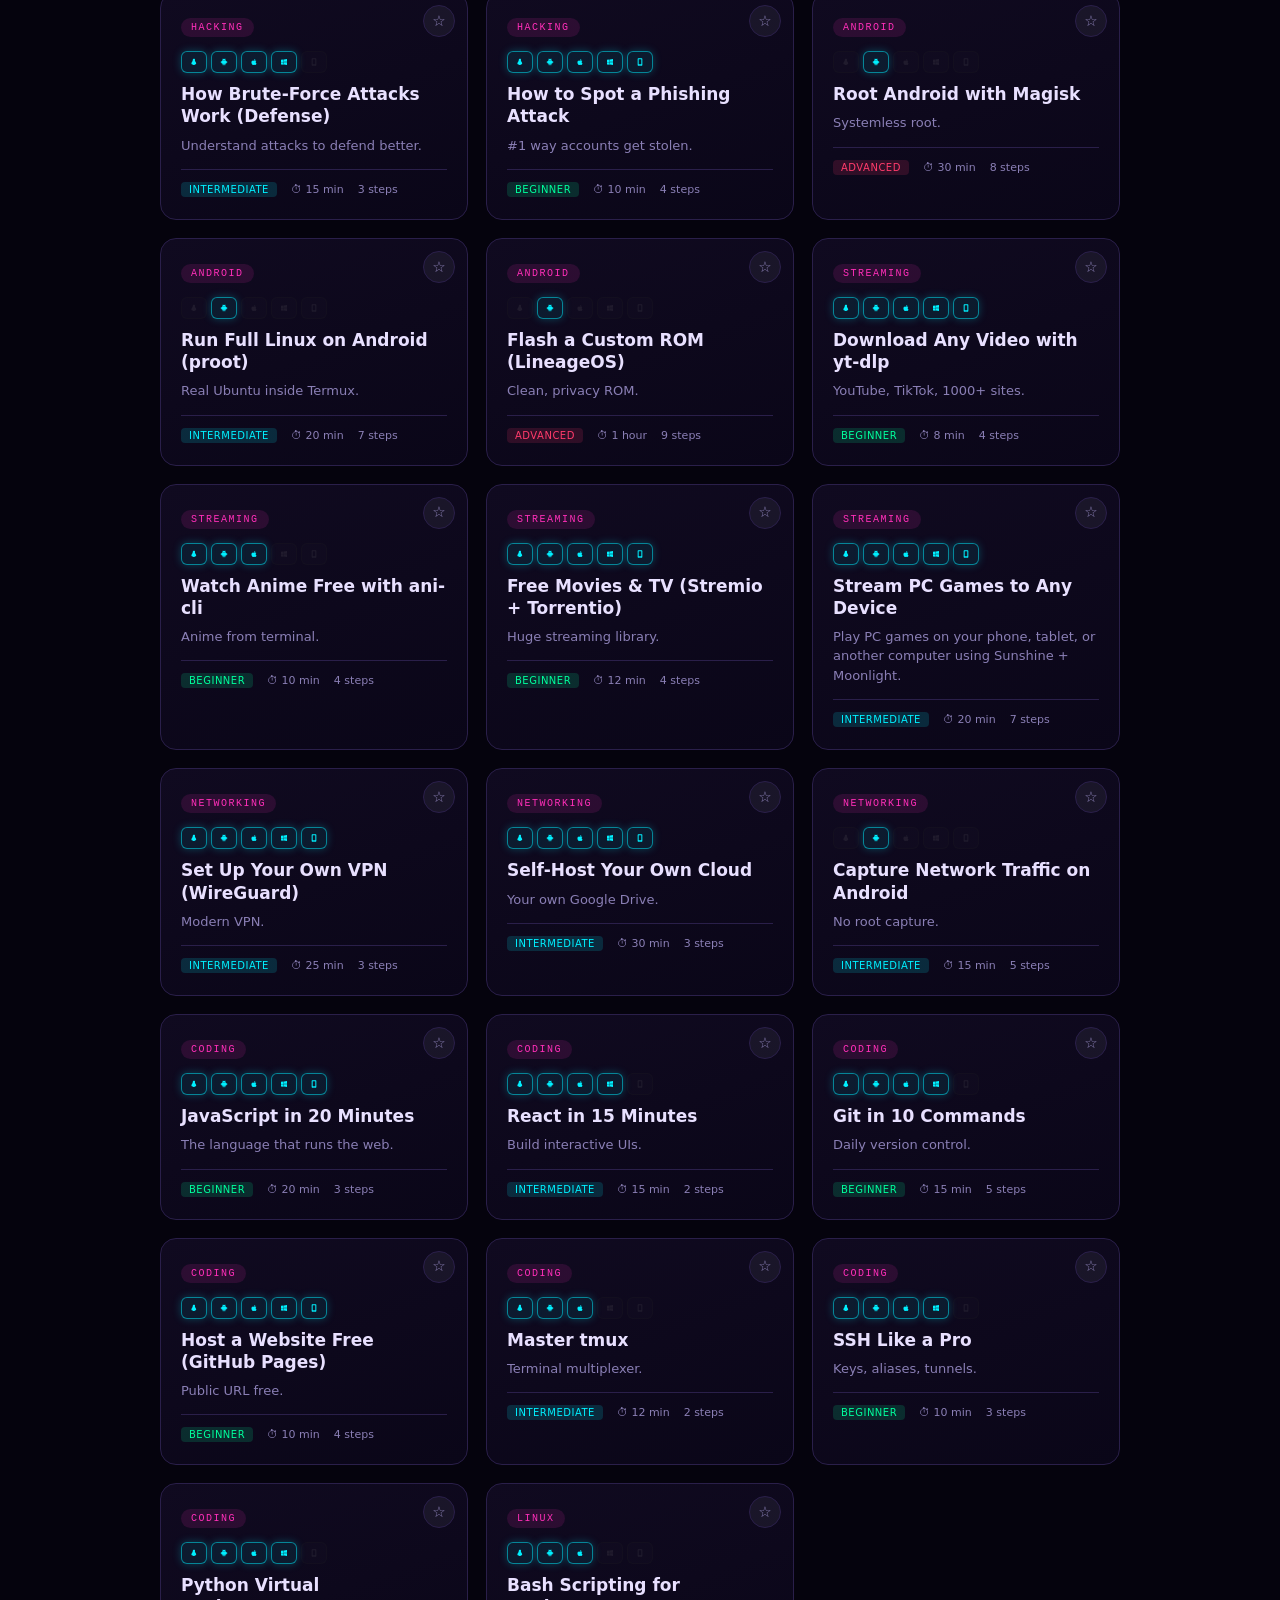
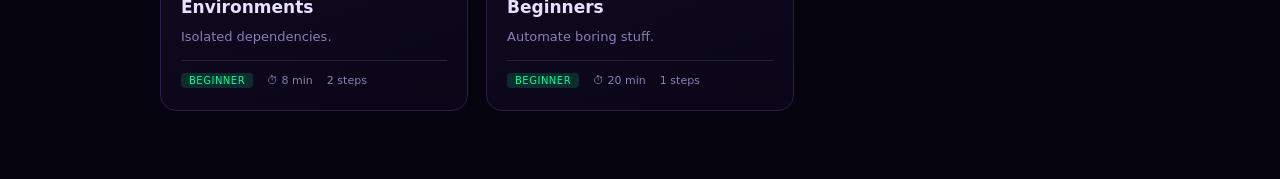
==== commit b661830c: "Update index.html Added the favicon and the share card" ====
--- a/index.html
+++ b/index.html
@@ -3,7 +3,31 @@
 <head>
   <meta charset="UTF-8" />
   <meta name="viewport" content="width=device-width, initial-scale=1.0" />
+
+  <!-- Primary Meta -->
   <title>NeoLearn — Cool Tech, Explained</title>
+  <meta name="description" content="Free step-by-step tech tutorials for Linux, Android, Mac, Windows, and iOS. AI models, Termux, VPNs, security tools, coding, and more." />
+  <meta name="author" content="PIXLE" />
+  <meta name="keywords" content="tutorials, linux, android, termux, ai, ollama, vpn, hacking, coding, free" />
+
+  <!-- Favicon (inline SVG, no file needed) -->
+  <link rel="icon" type="image/svg+xml" href="data:image/svg+xml,%3Csvg xmlns='http://www.w3.org/2000/svg' viewBox='0 0 32 32'%3E%3Crect width='32' height='32' rx='8' fill='%2305030d'/%3E%3Ccircle cx='16' cy='16' r='9' fill='none' stroke='%23ff2fb9' stroke-width='2.5'/%3E%3Ccircle cx='16' cy='16' r='3.5' fill='%2300f0ff'/%3E%3C/svg%3E" />
+
+  <!-- Theme color for mobile browsers -->
+  <meta name="theme-color" content="#05030d" />
+
+  <!-- Open Graph (WhatsApp, Discord, Facebook, LinkedIn) -->
+  <meta property="og:type" content="website" />
+  <meta property="og:title" content="NeoLearn — Cool Tech, Explained" />
+  <meta property="og:description" content="Free step-by-step tech tutorials for any device. AI, Termux, Linux, VPNs, security, and coding." />
+  <meta property="og:url" content="https://neolearn-a09.pages.dev/" />
+  <meta property="og:site_name" content="NeoLearn" />
+
+  <!-- Twitter / X -->
+  <meta name="twitter:card" content="summary_large_image" />
+  <meta name="twitter:title" content="NeoLearn — Cool Tech, Explained" />
+  <meta name="twitter:description" content="Free step-by-step tech tutorials for any device. AI, Termux, Linux, VPNs, security, and coding." />
+
   <link rel="stylesheet" href="style.css" />
 </head>
 <body>
@@ -121,7 +145,7 @@
   <p>Built with plain HTML, CSS, and JavaScript. No frameworks, no build tools.</p>
   <p style="margin-top: 8px;">
     <a href="mailto:pixle.dev@proton.me" class="repo-btn" style="padding: 10px 20px; font-size: 13px;">
-      ✉️ Contact
+      ✉️ pixle.dev@proton.me
     </a>
   </p>
 </div>
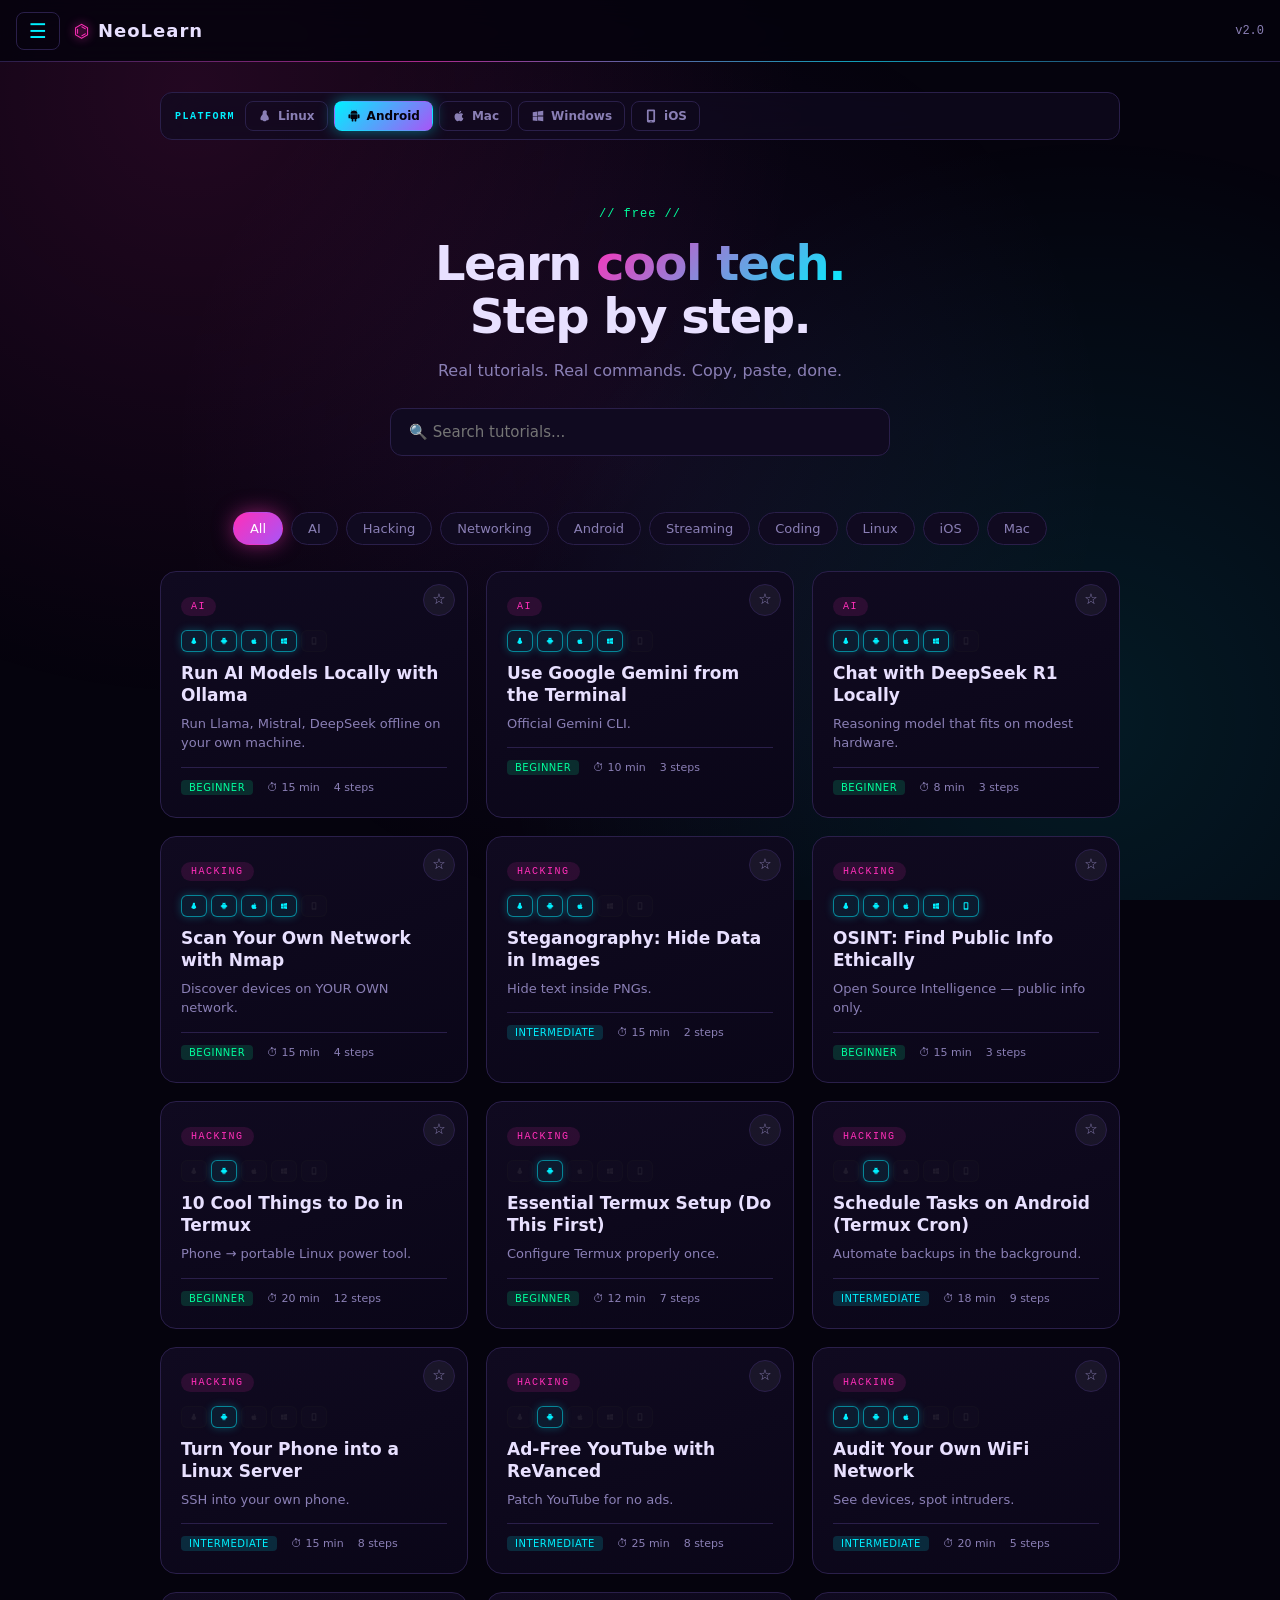
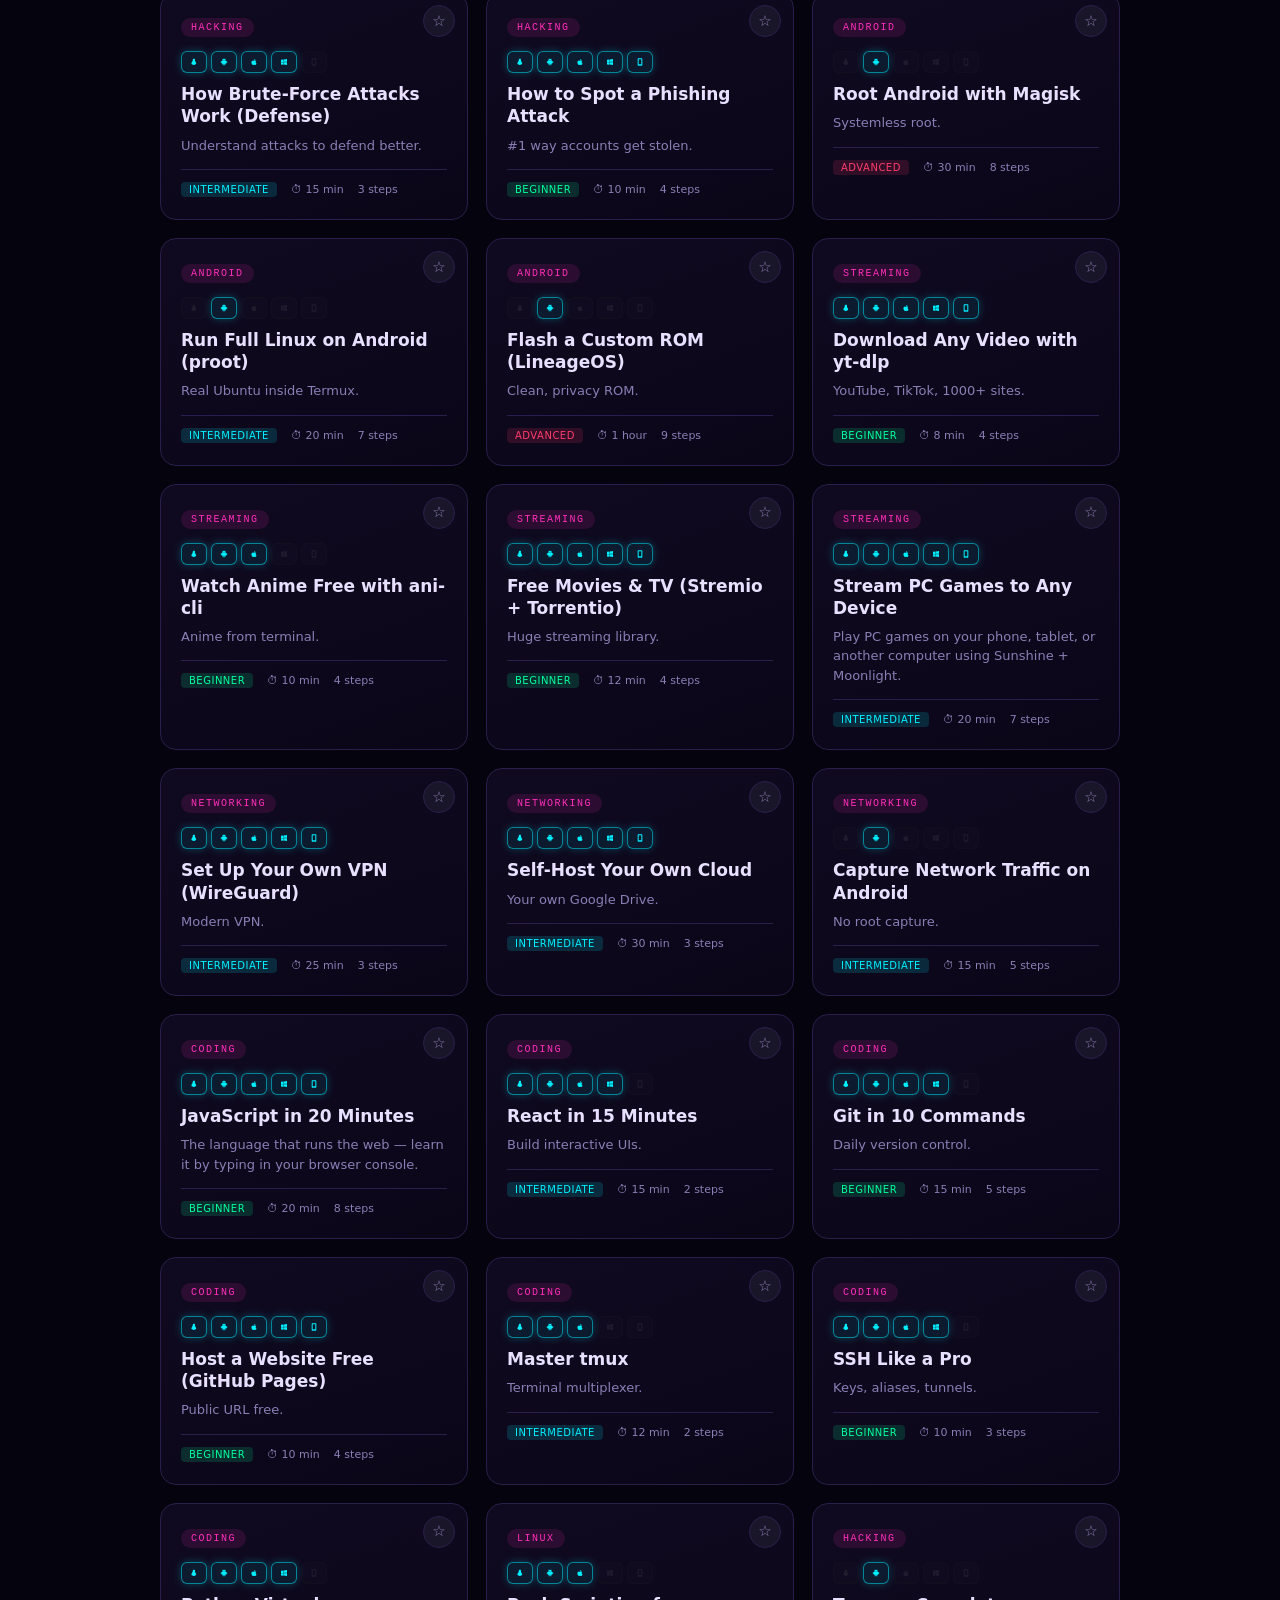
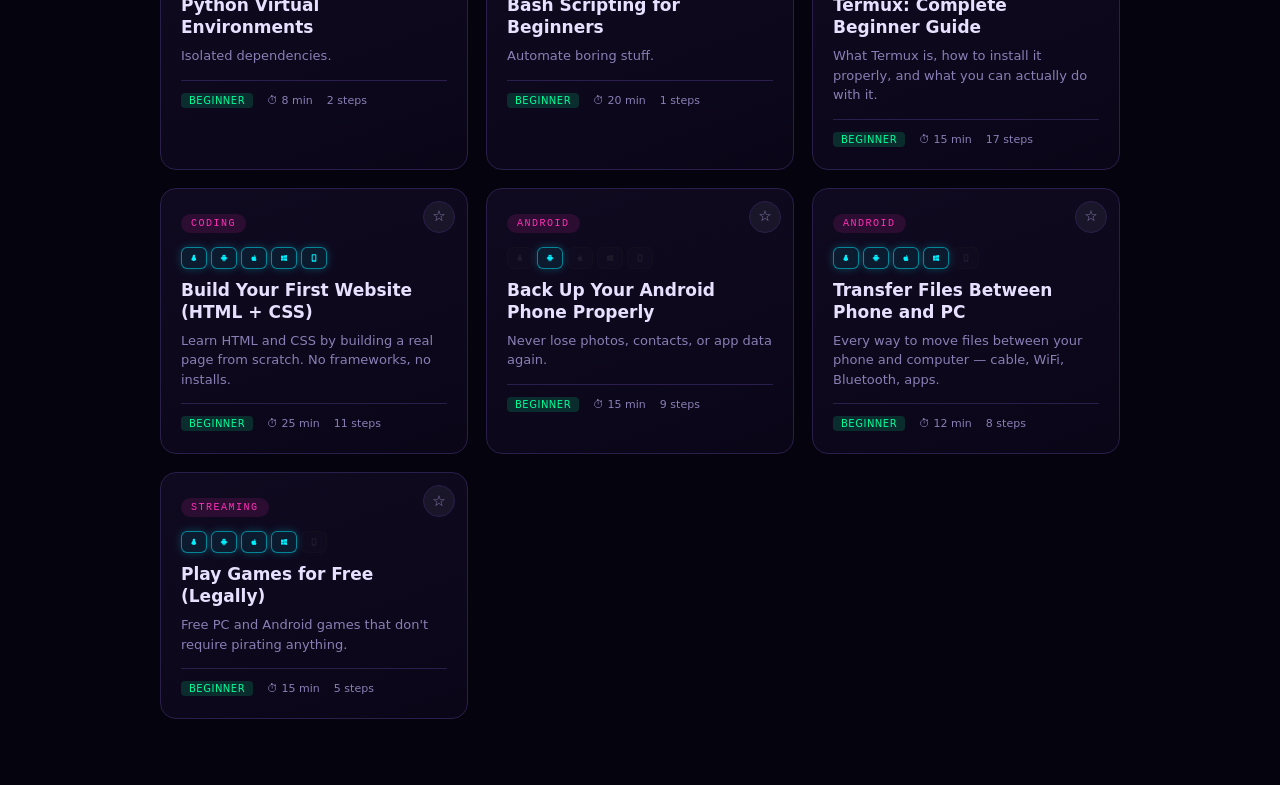
==== commit 0e16252e: "Update index.html Google search console verification" ====
--- a/index.html
+++ b/index.html
@@ -27,6 +27,7 @@
   <meta name="twitter:card" content="summary_large_image" />
   <meta name="twitter:title" content="NeoLearn — Cool Tech, Explained" />
   <meta name="twitter:description" content="Free step-by-step tech tutorials for any device. AI, Termux, Linux, VPNs, security, and coding." />
+  <meta name="google-site-verification" content="yNhPrScGuJGdVLl-Rk56nq6RYcPLV7O6fF6mhUDKeFY" />
 
   <link rel="stylesheet" href="style.css" />
 </head>
--- a/style.css
+++ b/style.css
@@ -440,51 +440,364 @@
   border: 1px solid var(--border);
 }
 
-/* ============ STEPS ============ */
+/* ============ STEPS — premium redesign ============ */
 .step {
-  background: var(--panel);
-  border: 1px solid var(--border);
-  border-radius: 14px;
+  background: linear-gradient(160deg, var(--panel), rgba(16,10,32,0.6));
+  border: 1px solid var(--border);
+  border-radius: 16px;
   padding: 22px 22px 20px;
-  margin-bottom: 18px;
+  margin-bottom: 20px;
   position: relative;
-}
-
-.step-num {
+  overflow: hidden;
+  transition: all 0.3s ease;
+}
+
+.step::before {
+  content: "";
   position: absolute;
-  top: -12px;
-  left: 20px;
-  background: linear-gradient(135deg, var(--neon-pink), var(--neon-purple));
+  top: 0; left: 0;
+  width: 3px;
+  height: 100%;
+  background: linear-gradient(180deg, var(--neon-purple), var(--neon-pink));
+  opacity: 0.6;
+}
+
+.step.step-read::before { background: linear-gradient(180deg, var(--neon-cyan), #0a8a99); }
+.step.step-code::before { background: linear-gradient(180deg, var(--neon-cyan), var(--neon-purple)); opacity: 1; }
+.step.step-try::before { background: linear-gradient(180deg, #a855f7, #ec4899); opacity: 1; }
+.step.step-tip::before { background: linear-gradient(180deg, var(--neon-green), #059669); }
+.step.step-warn::before { background: linear-gradient(180deg, #ffbb00, #d97706); }
+.step.step-danger::before { background: linear-gradient(180deg, var(--danger), #991b1b); }
+
+.step:hover {
+  border-color: rgba(168, 85, 247, 0.35);
+  transform: translateX(2px);
+}
+
+/* Chapter divider */
+.chapter-divider {
+  margin: 36px 0 22px;
+  padding: 0;
+  position: relative;
+  text-align: center;
+}
+
+.chapter-divider span {
+  display: inline-block;
+  padding: 6px 18px;
+  background: linear-gradient(135deg, rgba(255,47,185,0.15), rgba(0,240,255,0.15));
+  border: 1px solid rgba(255, 47, 185, 0.4);
+  border-radius: 50px;
+  font-family: monospace;
+  font-size: 11px;
+  letter-spacing: 2px;
+  text-transform: uppercase;
+  color: var(--neon-pink);
+  font-weight: 700;
+}
+
+/* Step header with number badge */
+.step-header {
+  display: flex;
+  align-items: flex-start;
+  gap: 14px;
+  margin: 0 0 14px;
+}
+
+.step-meta {
+  display: flex;
+  align-items: center;
+  gap: 8px;
+  flex-shrink: 0;
+}
+
+.step-num-badge {
+  display: flex;
+  align-items: center;
+  justify-content: center;
+  width: 32px;
+  height: 32px;
+  border-radius: 10px;
+  background: linear-gradient(135deg, var(--neon-purple), var(--neon-pink));
   color: white;
-  font-weight: 800;
+  font-family: monospace;
+  font-weight: 900;
+  font-size: 14px;
+  box-shadow: 0 4px 15px rgba(168, 85, 247, 0.4);
+}
+
+.step-kind-icon {
+  font-size: 16px;
+  opacity: 0.9;
+}
+
+.step-title {
+  flex: 1;
+  font-size: 18px;
+  line-height: 1.35;
+  color: var(--text);
+  font-weight: 700;
+  margin: 4px 0 0;
+}
+
+.step-body {
+  padding-left: 46px;
+}
+
+.step-text, .step-read {
+  color: var(--muted);
+  font-size: 15px;
+  line-height: 1.75;
+  margin-bottom: 14px;
+}
+
+.step-read {
+  font-size: 16px;
+  color: var(--text);
+  line-height: 1.8;
+}
+
+.step-body code {
+  font-family: 'Courier New', monospace;
+  background: rgba(0, 240, 255, 0.1);
+  color: var(--neon-cyan);
+  padding: 2px 6px;
+  border-radius: 4px;
   font-size: 13px;
+}
+
+.step-body b {
+  color: var(--neon-pink);
+  font-weight: 700;
+}
+
+/* Step checkbox */
+.step-check {
+  width: 26px;
+  height: 26px;
+  flex-shrink: 0;
+  border: 2px solid var(--border);
+  border-radius: 8px;
+  background: rgba(0,0,0,0.3);
+  cursor: pointer;
+  display: flex;
+  align-items: center;
+  justify-content: center;
+  color: transparent;
+  font-size: 14px;
+  font-weight: 900;
+  transition: all 0.2s ease;
+  margin-top: 3px;
+  padding: 0;
+}
+
+.step-check:hover { border-color: var(--neon-cyan); }
+
+.step-check.checked {
+  background: linear-gradient(135deg, var(--neon-green), var(--neon-cyan));
+  border-color: transparent;
+  color: #05030d;
+  box-shadow: 0 0 12px rgba(0, 255, 157, 0.5);
+}
+
+.step.done { opacity: 0.6; }
+.step.done .step-title {
+  text-decoration: line-through;
+  text-decoration-color: var(--neon-green);
+  text-decoration-thickness: 2px;
+}
+
+/* ============ CODE BLOCK ============ */
+.code-block {
+  position: relative;
+  background: #02010a;
+  border: 1px solid rgba(0, 240, 255, 0.2);
+  border-radius: 12px;
+  margin: 14px 0;
+  overflow: hidden;
+  box-shadow: 0 4px 20px rgba(0,0,0,0.4);
+}
+
+.code-block::before {
+  content: "▸ " attr(data-lang);
+  display: block;
+  padding: 8px 14px;
+  font-size: 10px;
+  font-family: monospace;
+  letter-spacing: 1.5px;
+  text-transform: uppercase;
+  color: var(--neon-green);
+  background: rgba(0,255,157,0.06);
+  border-bottom: 1px solid rgba(0, 255, 157, 0.15);
+  font-weight: 700;
+}
+
+.code-block pre {
+  padding: 16px 18px;
+  overflow-x: auto;
+  font-family: 'Courier New', monospace;
+  font-size: 13px;
+  line-height: 1.75;
+  color: #7dffc9;
+  margin: 0;
+}
+
+.copy-code {
+  position: absolute;
+  top: 6px; right: 8px;
+  background: rgba(0,240,255,0.1);
+  color: var(--neon-cyan);
+  border: 1px solid rgba(0, 240, 255, 0.3);
   padding: 4px 12px;
-  border-radius: 50px;
-  font-family: monospace;
-  box-shadow: 0 4px 15px rgba(255, 47, 185, 0.5);
-}
-
-.step h3 {
-  font-size: 18px;
-  margin: 8px 0 10px;
+  font-size: 10px;
+  border-radius: 6px;
+  cursor: pointer;
+  font-family: monospace;
+  font-weight: 700;
+  letter-spacing: 0.5px;
+  transition: all 0.2s ease;
+  z-index: 2;
+}
+
+.copy-code:hover {
+  background: rgba(0,240,255,0.2);
+  box-shadow: 0 0 15px rgba(0, 240, 255, 0.4);
+}
+
+.copy-code.copied {
+  color: var(--neon-green);
+  border-color: var(--neon-green);
+  background: rgba(0,255,157,0.15);
+}
+
+/* ============ OUTPUT BLOCK ============ */
+.output-block {
+  background: rgba(0, 255, 157, 0.03);
+  border: 1px solid rgba(0, 255, 157, 0.2);
+  border-left: 3px solid var(--neon-green);
+  border-radius: 10px;
+  margin: 12px 0;
+  overflow: hidden;
+}
+
+.output-label {
+  padding: 8px 14px;
+  font-size: 10px;
+  font-family: monospace;
+  letter-spacing: 1.5px;
+  text-transform: uppercase;
+  color: var(--neon-green);
+  background: rgba(0, 255, 157, 0.08);
+  font-weight: 700;
+}
+
+.output-block pre {
+  padding: 12px 16px;
+  margin: 0;
+  font-family: 'Courier New', monospace;
+  font-size: 13px;
+  line-height: 1.6;
+  color: #7dffc9;
+  white-space: pre-wrap;
+  word-wrap: break-word;
+}
+
+/* ============ CALLOUTS ============ */
+.callout {
+  padding: 14px 16px;
+  border-radius: 10px;
+  margin: 14px 0;
+  font-size: 14px;
+  line-height: 1.65;
+  border-left: 3px solid;
+  font-weight: 500;
+}
+
+.callout.warn {
+  background: rgba(255, 187, 0, 0.08);
+  border-color: #ffbb00;
+  color: #ffd97a;
+}
+
+.callout.danger {
+  background: rgba(255, 59, 107, 0.08);
+  border-color: var(--danger);
+  color: #ff8fa8;
+}
+
+.callout.tip {
+  background: rgba(0, 255, 157, 0.06);
+  border-color: var(--neon-green);
+  color: #7dffc9;
+}
+
+/* ============ TUTORIAL HEADER IMPROVEMENTS ============ */
+.tut-header {
+  margin-bottom: 30px;
+  padding: 26px 24px;
+  background: linear-gradient(160deg, rgba(255,47,185,0.08), rgba(0,240,255,0.05));
+  border: 1px solid var(--border);
+  border-radius: 18px;
+  position: relative;
+  overflow: hidden;
+}
+
+.tut-header::after {
+  content: "";
+  position: absolute;
+  top: -50%; right: -20%;
+  width: 300px; height: 300px;
+  background: radial-gradient(circle, rgba(255,47,185,0.2), transparent 70%);
+  pointer-events: none;
+}
+
+.tut-header h1 {
+  font-size: 30px;
+  line-height: 1.15;
+  margin: 14px 0 14px;
+  letter-spacing: -0.5px;
+  position: relative;
+}
+
+/* "What you'll learn" list */
+.learn-list {
+  margin: 20px 0 8px;
+  padding: 16px 20px;
+  background: rgba(0, 0, 0, 0.25);
+  border-radius: 12px;
+  border: 1px solid var(--border);
+}
+
+.learn-list-title {
+  font-family: monospace;
+  font-size: 11px;
+  letter-spacing: 1.5px;
+  text-transform: uppercase;
+  color: var(--neon-green);
+  margin-bottom: 10px;
+  font-weight: 700;
+}
+
+.learn-list ul {
+  margin: 0;
+  padding-left: 20px;
   color: var(--text);
-}
-
-.step p {
-  color: var(--muted);
   font-size: 14px;
-  line-height: 1.7;
-  margin-bottom: 12px;
-}
-
-.step ul {
-  margin: 10px 0 12px 20px;
-  color: var(--muted);
-  font-size: 14px;
-  line-height: 1.8;
-}
-
-.step ul li::marker { color: var(--neon-cyan); }
+  line-height: 1.9;
+}
+
+.learn-list ul li::marker {
+  color: var(--neon-pink);
+  font-weight: 900;
+}
+
+@media (max-width: 640px) {
+  .step { padding: 18px 16px 16px; }
+  .step-body { padding-left: 0; margin-top: 8px; }
+  .step-title { font-size: 16px; }
+  .tut-header { padding: 20px 16px; }
+  .tut-header h1 { font-size: 22px; }
+}
 
 /* ============ CODE BLOCK ============ */
 .code-block {
@@ -1515,4 +1828,4 @@
 @media (max-width: 640px) {
   .page-icon { width: 30px; height: 30px; }
   .about-header h1 { font-size: 26px; gap: 10px; }
-}+}
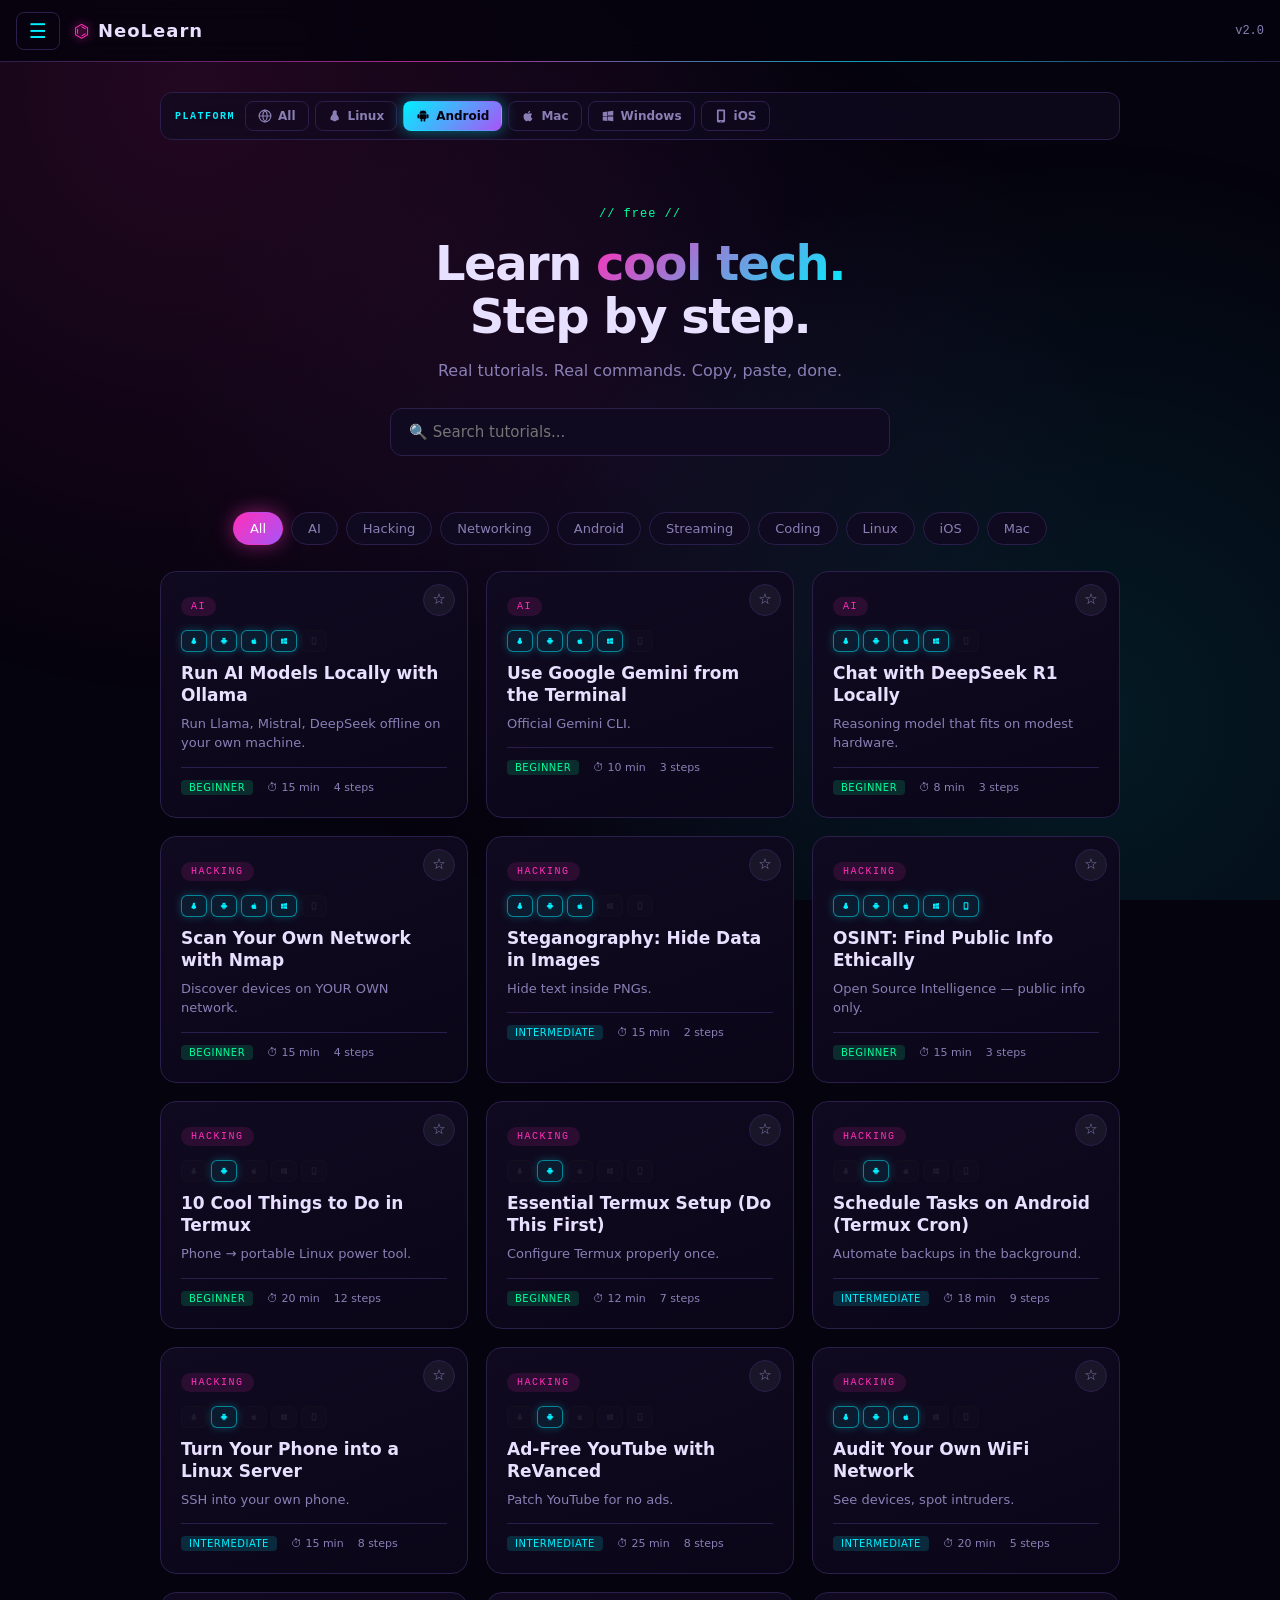
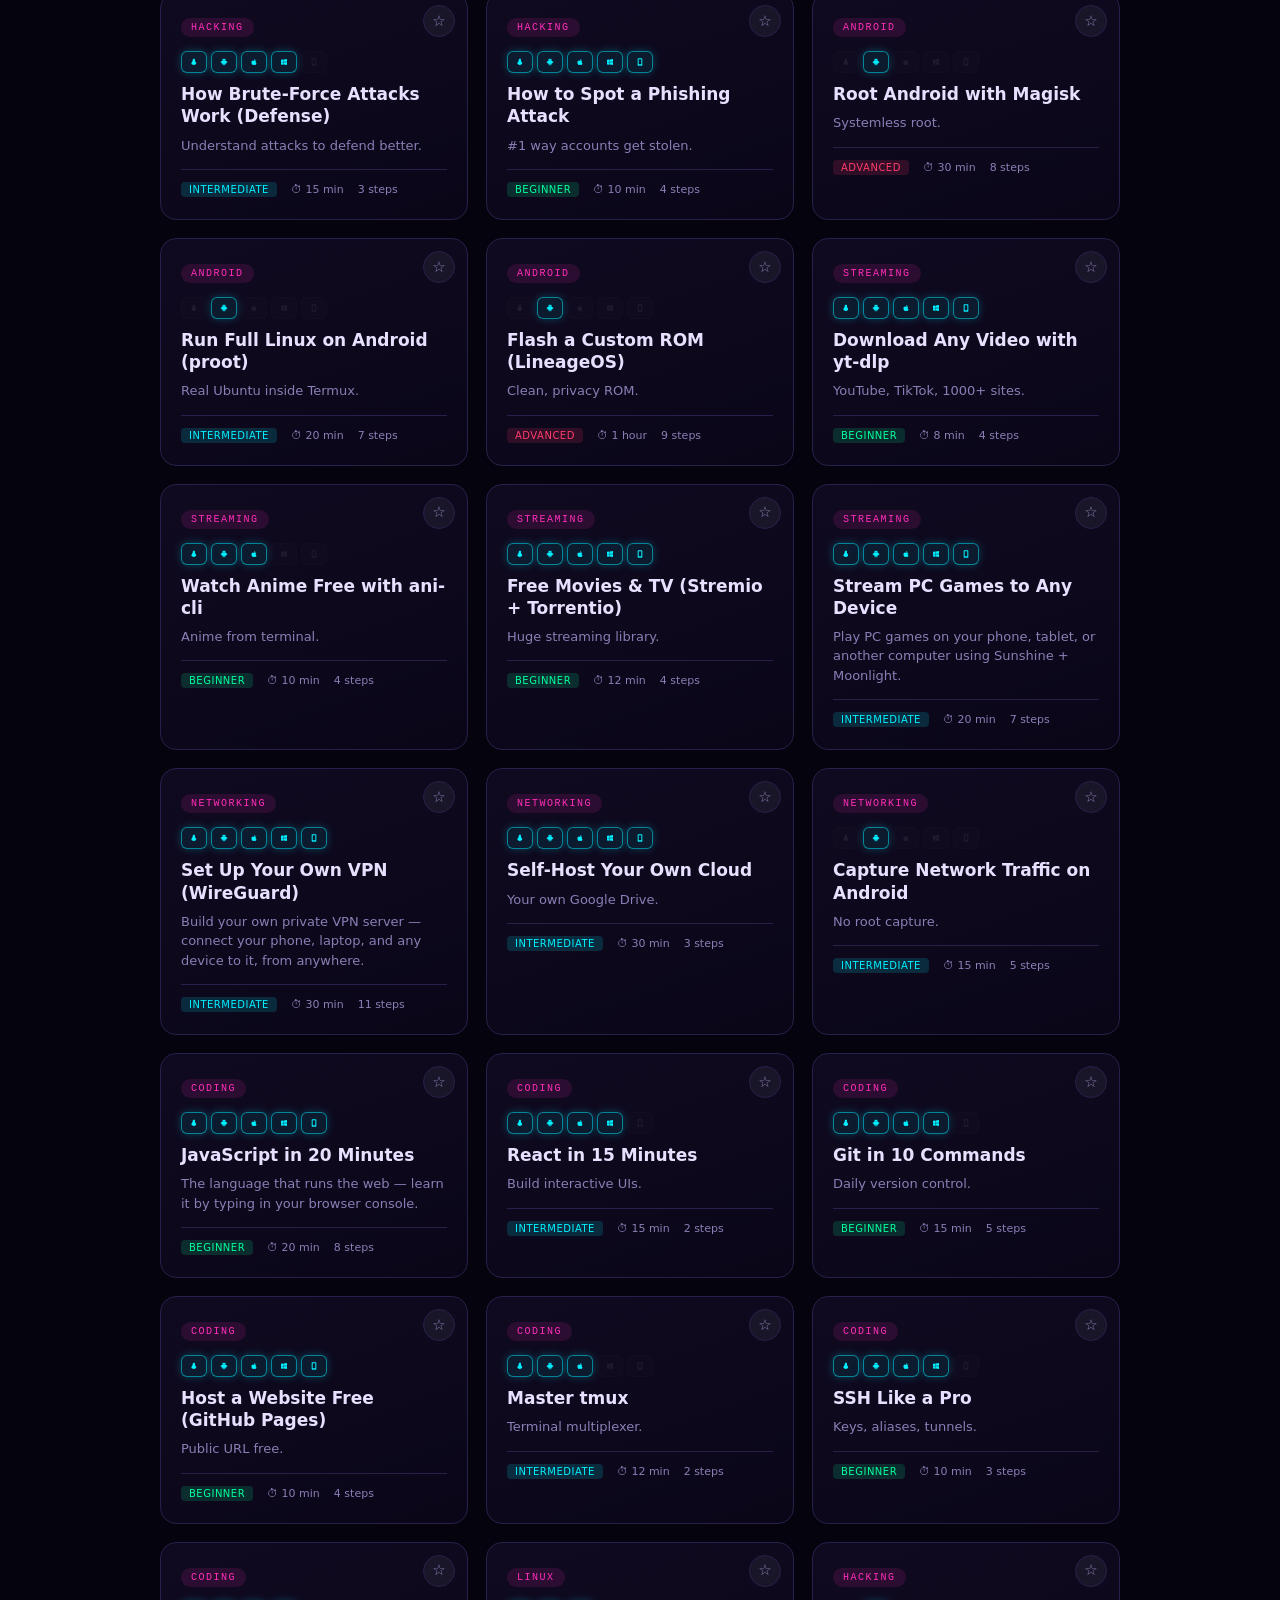
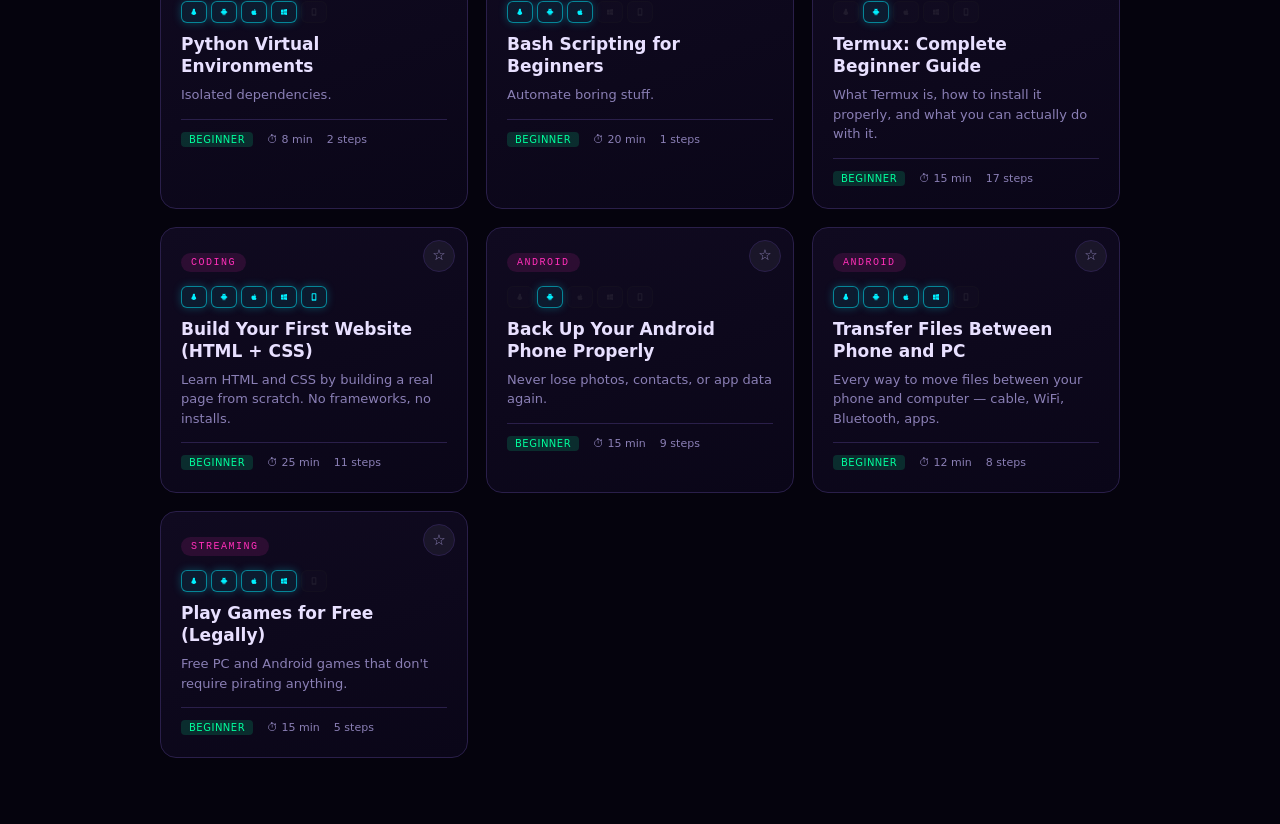
==== commit b11acb66: "Update index.html Update the meta tag to show og" ====
--- a/index.html
+++ b/index.html
@@ -7,6 +7,11 @@
   <!-- Primary Meta -->
   <title>NeoLearn — Cool Tech, Explained</title>
   <meta name="description" content="Free step-by-step tech tutorials for Linux, Android, Mac, Windows, and iOS. AI models, Termux, VPNs, security tools, coding, and more." />
+  <meta property="og:image" content="https://neolearn-a09.pages.dev/og-image.png" />
+<meta property="og:image:width" content="1200" />
+<meta property="og:image:height" content="630" />
+<meta property="og:image:alt" content="NeoLearn — free tech tutorials for every platform" />
+<meta name="twitter:image" content="https://neolearn-a09.pages.dev/og-image.png" />
   <meta name="author" content="PIXLE" />
   <meta name="keywords" content="tutorials, linux, android, termux, ai, ollama, vpn, hacking, coding, free" />
 
--- a/style.css
+++ b/style.css
@@ -1829,3 +1829,134 @@
   .page-icon { width: 30px; height: 30px; }
   .about-header h1 { font-size: 26px; gap: 10px; }
 }
+
+
+/* ============ SHARE BUTTON ============ */
+.share-btn {
+  display: inline-flex;
+  align-items: center;
+  gap: 6px;
+  padding: 6px 14px;
+  background: rgba(0, 240, 255, 0.08);
+  border: 1px solid rgba(0, 240, 255, 0.35);
+  color: var(--neon-cyan);
+  border-radius: 50px;
+  font-size: 12px;
+  font-family: monospace;
+  font-weight: 700;
+  cursor: pointer;
+  margin: 8px 0 14px;
+  transition: all 0.2s ease;
+}
+
+.share-btn:hover {
+  background: rgba(0, 240, 255, 0.18);
+  box-shadow: 0 0 15px rgba(0, 240, 255, 0.4);
+}
+
+/* ============ DETAIL PLATFORM PICKER ============ */
+.detail-platform-picker {
+  margin-bottom: 20px;
+  padding: 14px 16px;
+  background: linear-gradient(135deg, rgba(168, 85, 247, 0.08), rgba(255, 47, 185, 0.05));
+  border: 1px solid rgba(168, 85, 247, 0.35);
+  border-radius: 14px;
+}
+
+.detail-plat-label {
+  display: block;
+  font-family: monospace;
+  font-size: 10px;
+  letter-spacing: 1.5px;
+  text-transform: uppercase;
+  color: var(--neon-purple);
+  margin-bottom: 10px;
+  font-weight: 700;
+}
+
+.detail-plat-btns {
+  display: flex;
+  gap: 6px;
+  flex-wrap: wrap;
+}
+
+.detail-plat-btn {
+  display: inline-flex;
+  align-items: center;
+  gap: 6px;
+  padding: 6px 12px;
+  background: rgba(0, 0, 0, 0.3);
+  border: 1px solid var(--border);
+  color: var(--muted);
+  border-radius: 50px;
+  font-size: 12px;
+  font-weight: 600;
+  cursor: pointer;
+  transition: all 0.2s ease;
+}
+
+.detail-plat-btn svg {
+  width: 12px;
+  height: 12px;
+}
+
+.detail-plat-btn:hover {
+  color: var(--text);
+  border-color: var(--neon-purple);
+}
+
+.detail-plat-btn.active {
+  background: linear-gradient(135deg, var(--neon-purple), var(--neon-pink));
+  color: white;
+  border-color: transparent;
+  box-shadow: 0 0 12px rgba(255, 47, 185, 0.4);
+}
+
+/* ============ SCROLL-TO-TOP BUTTON ============ */
+.scroll-top-btn {
+  position: fixed;
+  bottom: 24px;
+  right: 24px;
+  width: 48px;
+  height: 48px;
+  display: flex;
+  align-items: center;
+  justify-content: center;
+  background: linear-gradient(135deg, var(--neon-cyan), var(--neon-purple));
+  color: #05030d;
+  border: none;
+  border-radius: 50%;
+  cursor: pointer;
+  opacity: 0;
+  transform: translateY(20px);
+  pointer-events: none;
+  transition: all 0.3s ease;
+  box-shadow: 0 8px 30px rgba(0, 240, 255, 0.5);
+  z-index: 90;
+}
+
+.scroll-top-btn.show {
+  opacity: 1;
+  transform: translateY(0);
+  pointer-events: auto;
+}
+
+.scroll-top-btn:hover {
+  transform: translateY(-3px) scale(1.05);
+  box-shadow: 0 12px 40px rgba(0, 240, 255, 0.7);
+}
+
+@media (max-width: 640px) {
+  .scroll-top-btn {
+    bottom: 16px;
+    right: 16px;
+    width: 42px;
+    height: 42px;
+  }
+}
+
+
+/* Hide top platform bar when inside a tutorial */
+body.on-tutorial .platform-bar {
+  display: none !important;
+}
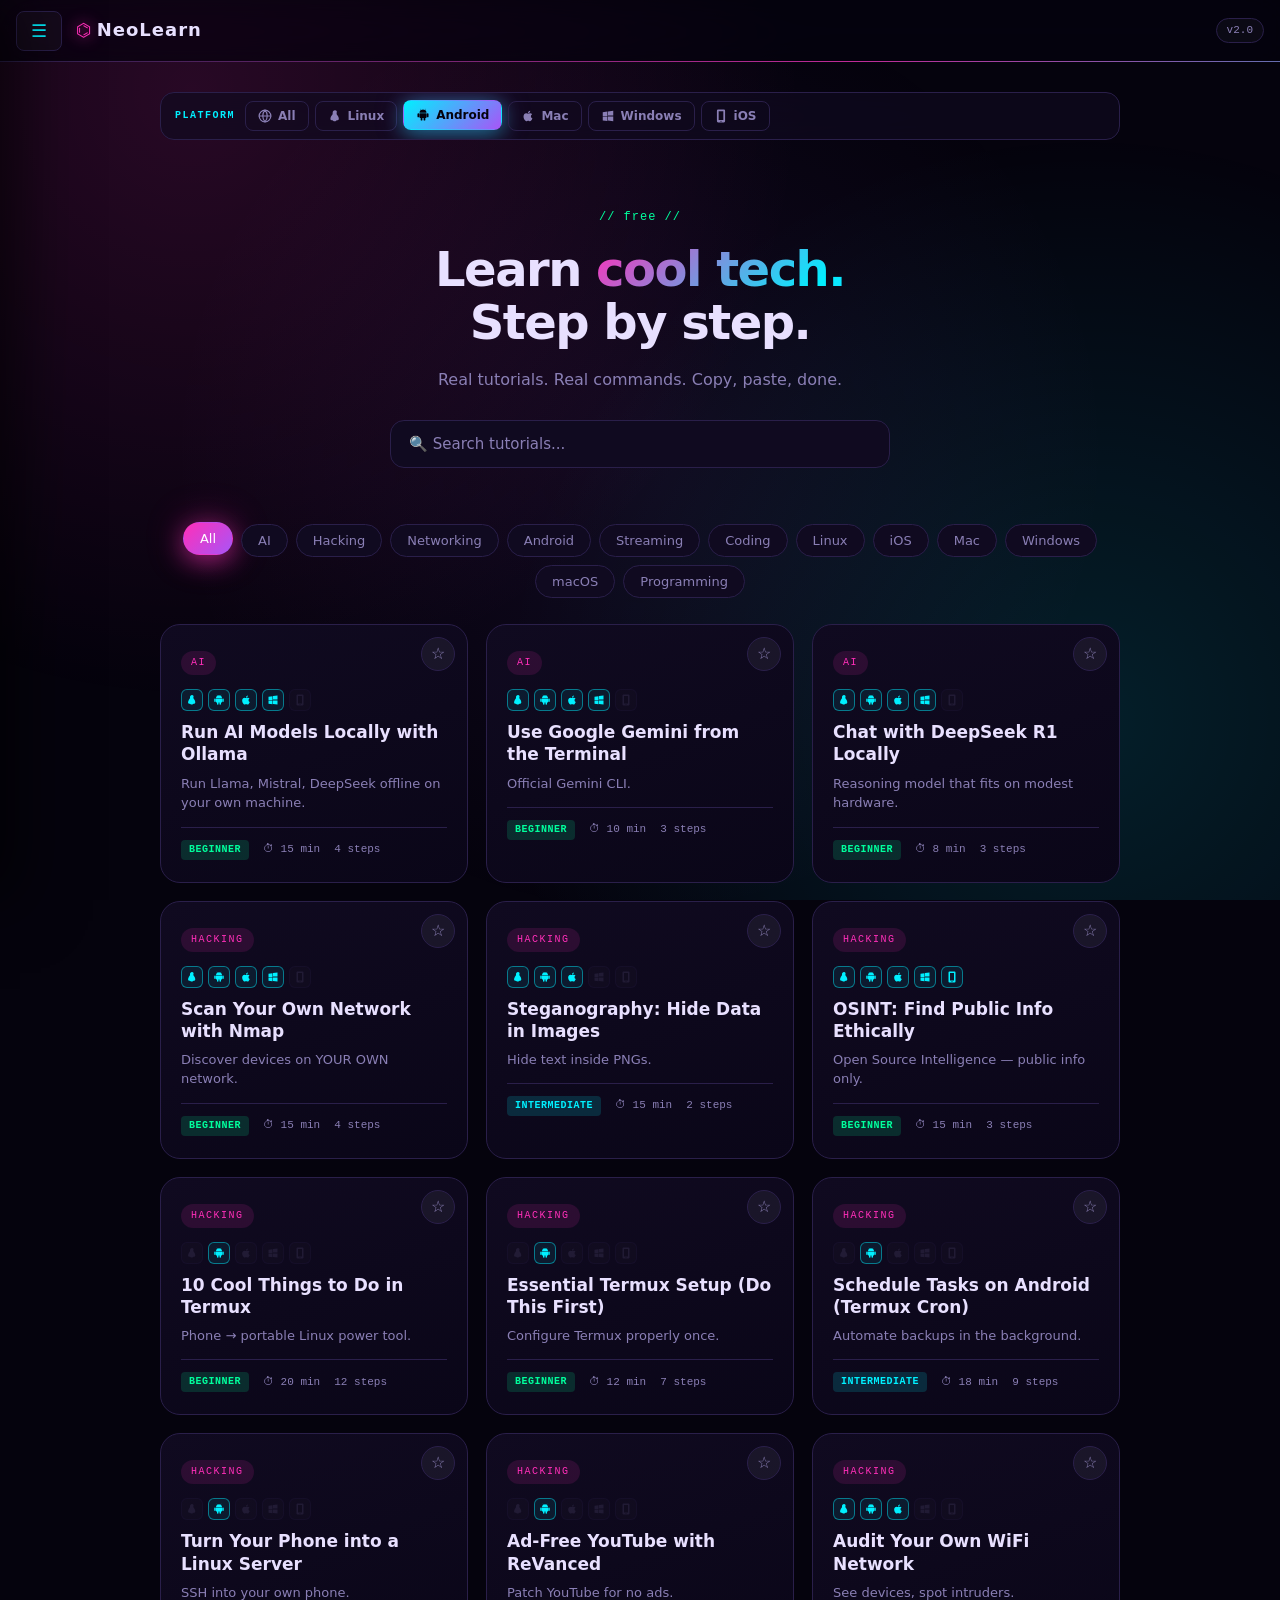
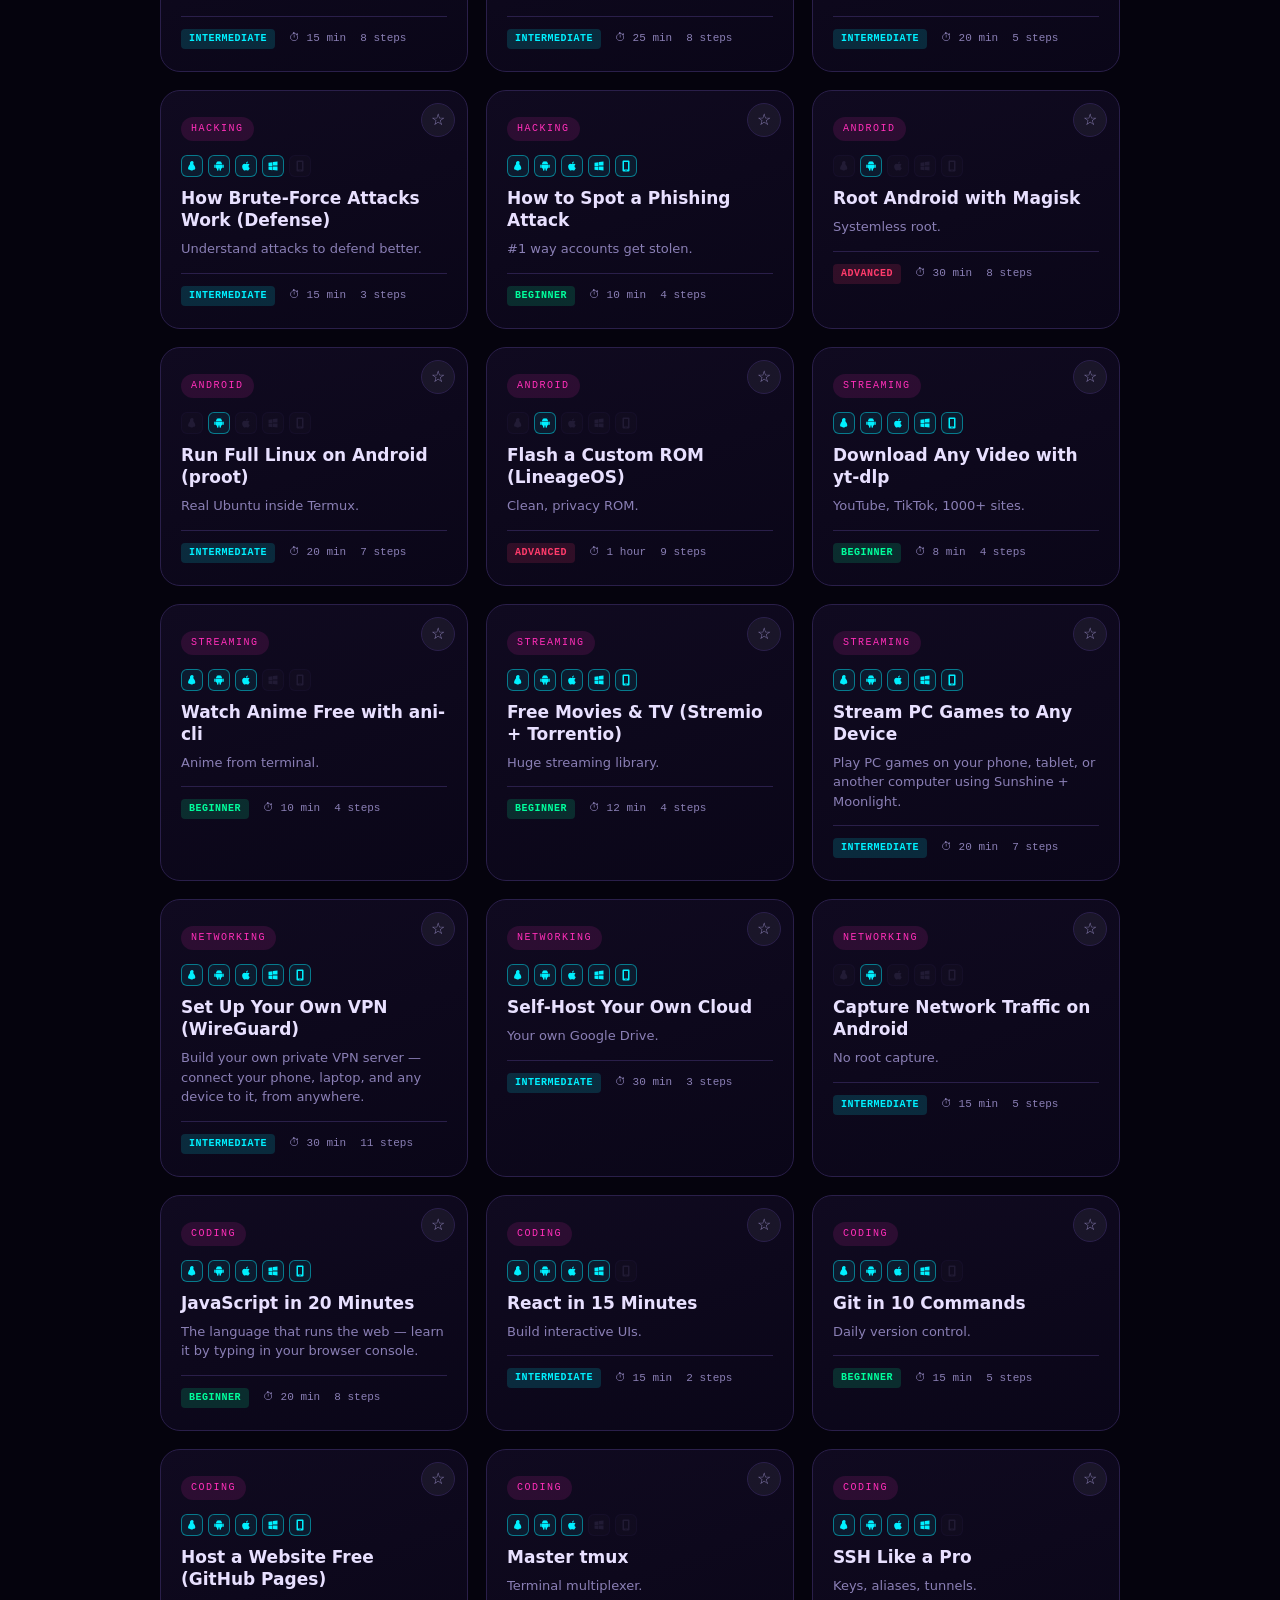
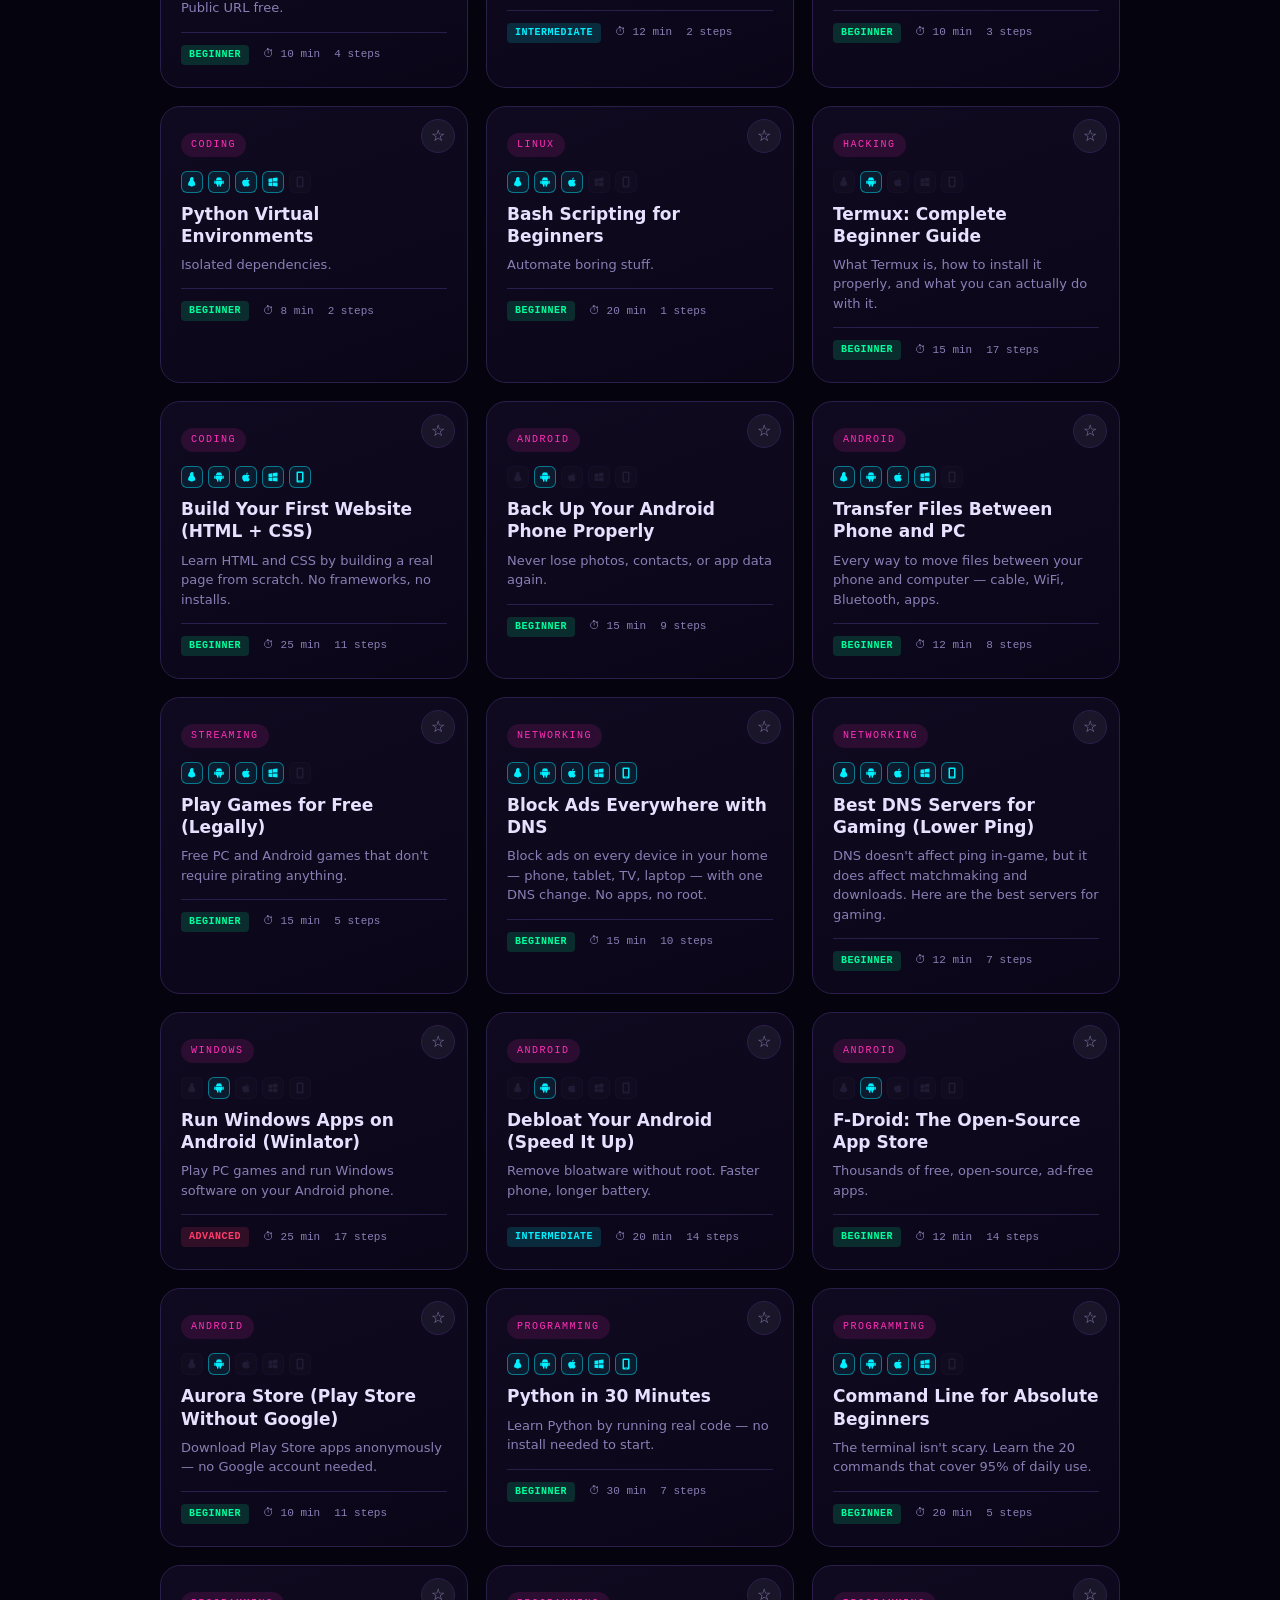
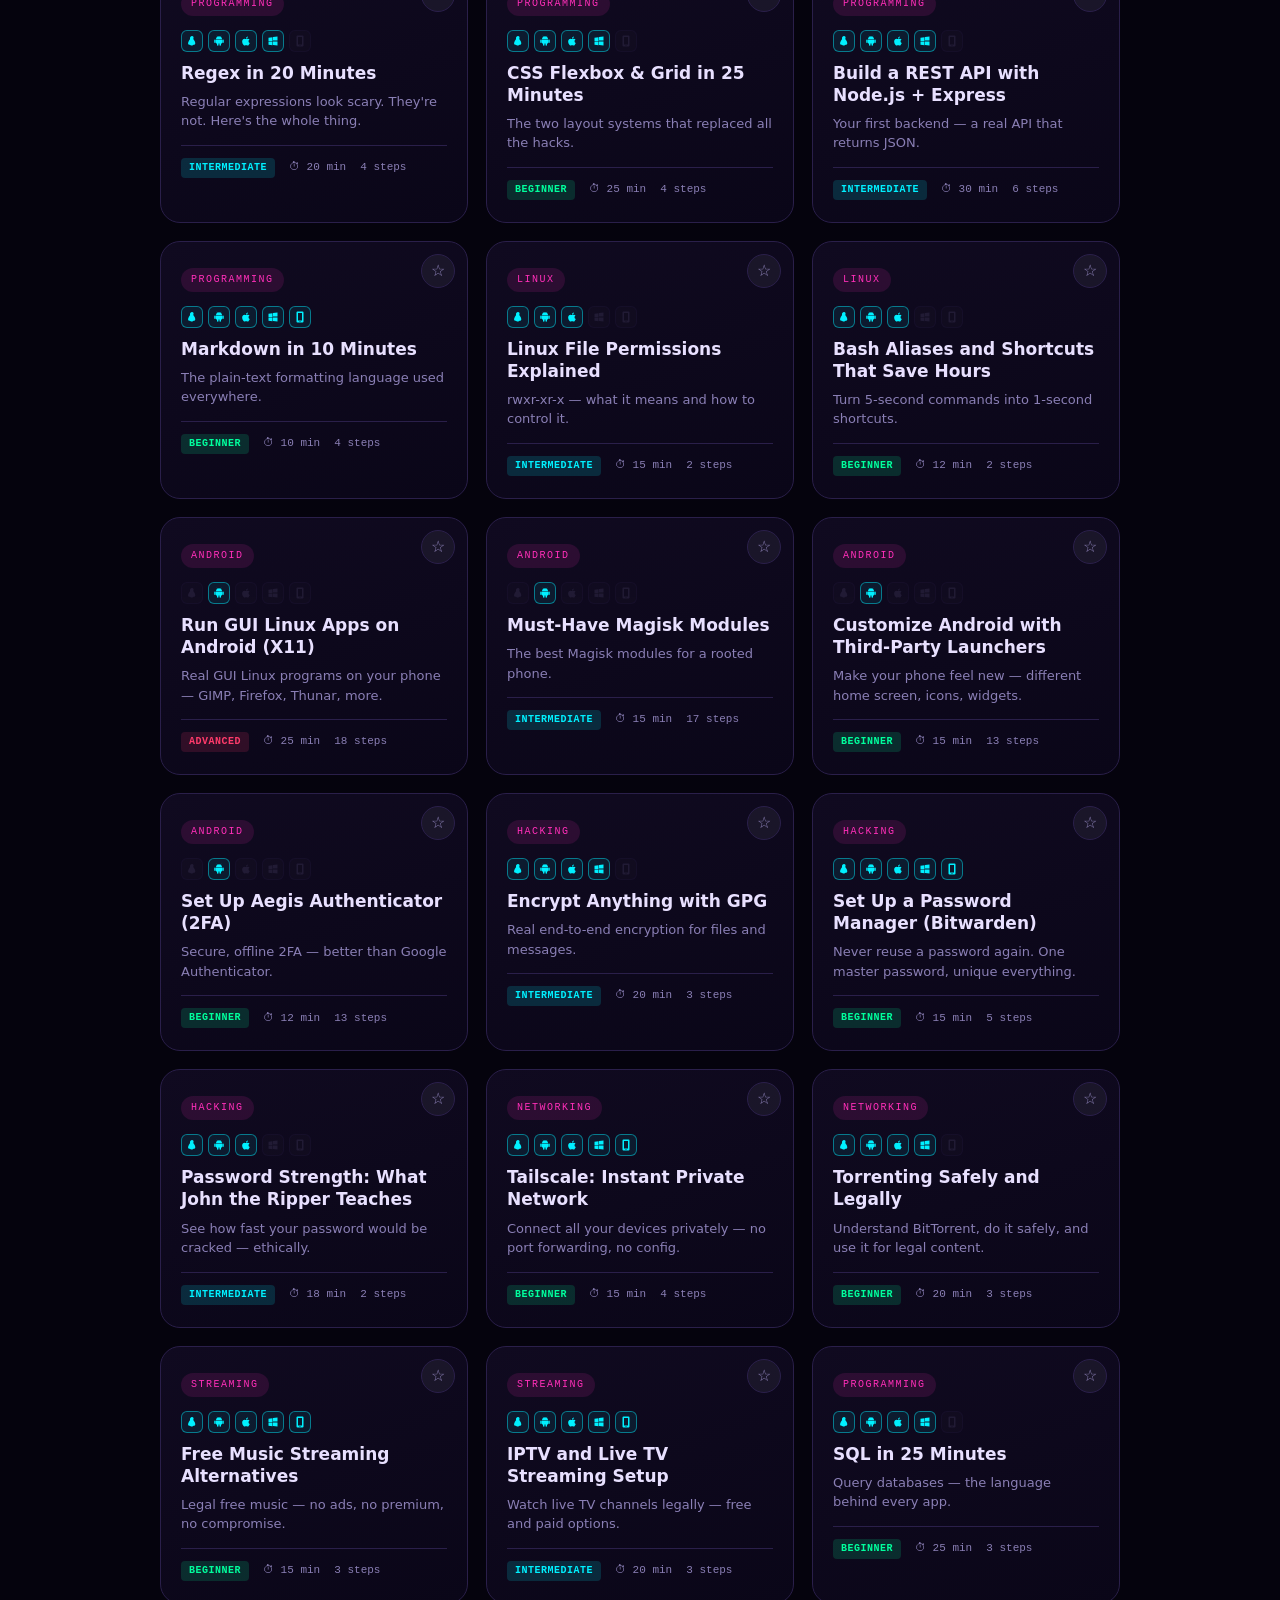
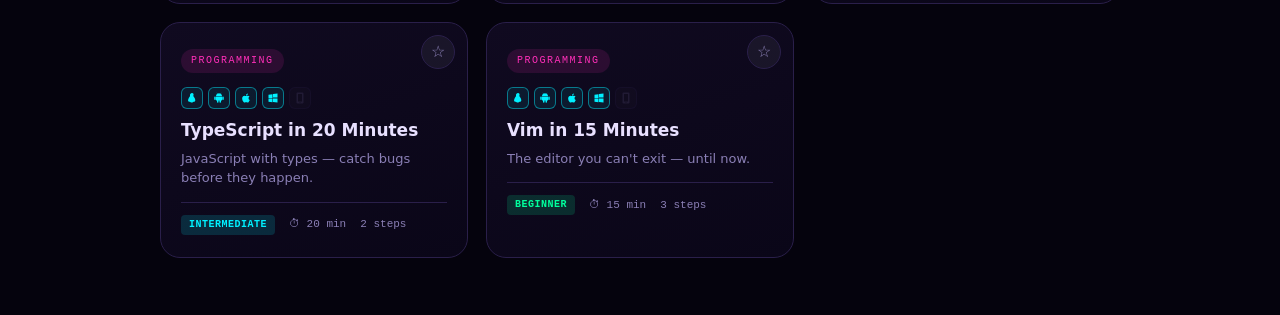
==== commit 221bfc54: "Fix favorites and sidebar accessibility Refresh the favorites view when items are removed, make side" ====
--- a/index.html
+++ b/index.html
@@ -53,7 +53,7 @@
       <button class="close-btn" id="closeBtn" type="button">✕</button>
     </div>
 
-    <div class="sidebar-section">Pages</div>
+    <button class="sidebar-section" type="button" aria-expanded="true" aria-controls="pageNav">Pages</button>
 <nav id="pageNav">
   <button class="nav-btn" data-page="home">
     <svg class="nav-icon" viewBox="0 0 24 24" fill="none" stroke="currentColor" stroke-width="2" stroke-linecap="round" stroke-linejoin="round"><path d="M3 9.5L12 3l9 6.5V20a1 1 0 0 1-1 1h-5v-7h-6v7H4a1 1 0 0 1-1-1V9.5z"/></svg>
@@ -73,10 +73,10 @@
   </button>
 </nav>
 
-    <div class="sidebar-section">Categories</div>
+    <button class="sidebar-section" type="button" aria-expanded="true" aria-controls="categoryNav">Categories</button>
     <nav id="categoryNav"></nav>
 
-    <div class="sidebar-section">All Tutorials</div>
+    <button class="sidebar-section" type="button" aria-expanded="true" aria-controls="tutorialNav">All Tutorials</button>
     <nav id="tutorialNav"></nav>
   </aside>
 
--- a/style.css
+++ b/style.css
@@ -1,60 +1,150 @@
-* {
-  margin: 0;
-  padding: 0;
-  box-sizing: border-box;
-  font-family: 'Segoe UI', system-ui, sans-serif;
-}
-
+/* ============================================================
+   NEOLEARN v3.0 — Advanced Design System
+   ============================================================ */
+
+/* ---------- DESIGN TOKENS ---------- */
 :root {
   --bg: #05030d;
   --bg2: #0a0618;
+  --bg3: #0f0a1f;
   --panel: #100a20;
   --panel2: #1a1132;
   --border: #2a1f4a;
+  --border-light: #3a2a60;
+
   --text: #e8e0ff;
+  --text-dim: #b8b0d0;
   --muted: #8a7fb5;
+
   --neon-pink: #ff2fb9;
   --neon-cyan: #00f0ff;
   --neon-purple: #a855f7;
   --neon-green: #00ff9d;
+  --neon-yellow: #ffbb00;
   --danger: #ff3b6b;
+
+  --radius-sm: 8px;
+  --radius: 14px;
+  --radius-lg: 20px;
+  --radius-xl: 28px;
+
   --topbar-h: 62px;
-}
-
-/* Animated scanline background */
+
+  --ease: cubic-bezier(0.4, 0, 0.2, 1);
+  --ease-out: cubic-bezier(0.16, 1, 0.3, 1);
+  --ease-bounce: cubic-bezier(0.34, 1.56, 0.64, 1);
+}
+
+/* ---------- RESET ---------- */
+*, *::before, *::after {
+  margin: 0;
+  padding: 0;
+  box-sizing: border-box;
+}
+
+html {
+  scroll-behavior: smooth;
+  -webkit-tap-highlight-color: transparent;
+}
+
 body {
+  font-family: 'Segoe UI', system-ui, -apple-system, sans-serif;
   background: var(--bg);
   color: var(--text);
   min-height: 100vh;
   padding-top: var(--topbar-h);
-  position: relative;
   overflow-x: hidden;
-}
-
+  position: relative;
+  line-height: 1.6;
+  -webkit-font-smoothing: antialiased;
+}
+
+/* Ambient background */
 body::before {
   content: "";
   position: fixed;
   inset: 0;
   background:
-    radial-gradient(circle at 15% 10%, rgba(255,47,185,0.12), transparent 45%),
-    radial-gradient(circle at 85% 80%, rgba(0,240,255,0.10), transparent 45%),
+    radial-gradient(circle at 15% 10%, rgba(255,47,185,0.14), transparent 45%),
+    radial-gradient(circle at 85% 80%, rgba(0,240,255,0.12), transparent 45%),
     radial-gradient(circle at 50% 50%, rgba(168,85,247,0.08), transparent 60%);
   pointer-events: none;
   z-index: 0;
-}
-
-/* ============ TOP BAR ============ */
+  animation: bgShift 30s ease-in-out infinite alternate;
+}
+
+@keyframes bgShift {
+  0%   { transform: scale(1) translate(0, 0); }
+  100% { transform: scale(1.15) translate(-2%, 2%); }
+}
+
+/* ============================================================
+   KEYFRAMES
+   ============================================================ */
+@keyframes fadeInUp {
+  from { opacity: 0; transform: translateY(20px); }
+  to   { opacity: 1; transform: translateY(0); }
+}
+
+@keyframes fadeIn {
+  from { opacity: 0; }
+  to   { opacity: 1; }
+}
+
+@keyframes slideInLeft {
+  from { opacity: 0; transform: translateX(-30px); }
+  to   { opacity: 1; transform: translateX(0); }
+}
+
+@keyframes slideInRight {
+  from { opacity: 0; transform: translateX(30px); }
+  to   { opacity: 1; transform: translateX(0); }
+}
+
+@keyframes scaleIn {
+  from { opacity: 0; transform: scale(0.9); }
+  to   { opacity: 1; transform: scale(1); }
+}
+
+@keyframes pulseGlow {
+  0%, 100% { box-shadow: 0 0 20px rgba(255,47,185,0.4); }
+  50%      { box-shadow: 0 0 40px rgba(255,47,185,0.8); }
+}
+
+@keyframes shimmer {
+  0%   { background-position: -200% 0; }
+  100% { background-position: 200% 0; }
+}
+
+@keyframes spin {
+  to { transform: rotate(360deg); }
+}
+
+@keyframes floating {
+  0%, 100% { transform: translateY(0); }
+  50%      { transform: translateY(-6px); }
+}
+
+@keyframes ripple {
+  to { transform: scale(4); opacity: 0; }
+}
+
+/* ============================================================
+   TOP BAR
+   ============================================================ */
 .topbar {
   position: fixed;
   top: 0; left: 0; right: 0;
   height: var(--topbar-h);
-  background: rgba(5, 3, 13, 0.85);
-  backdrop-filter: blur(14px);
+  background: rgba(5, 3, 13, 0.75);
+  backdrop-filter: blur(20px) saturate(180%);
+  -webkit-backdrop-filter: blur(20px) saturate(180%);
   border-bottom: 1px solid var(--border);
   display: flex;
   align-items: center;
   padding: 0 16px;
   z-index: 100;
+  animation: slideInLeft 0.6s var(--ease-out);
 }
 
 .topbar::after {
@@ -63,47 +153,64 @@
   bottom: -1px; left: 0; right: 0;
   height: 1px;
   background: linear-gradient(90deg, transparent, var(--neon-pink), var(--neon-cyan), transparent);
-  opacity: 0.6;
+  opacity: 0.7;
+  animation: shimmer 6s linear infinite;
+  background-size: 200% 100%;
 }
 
 .menu-btn {
-  background: none;
+  background: rgba(255,255,255,0.03);
   border: 1px solid var(--border);
   color: var(--neon-cyan);
-  font-size: 20px;
+  font-size: 18px;
   cursor: pointer;
-  padding: 6px 12px;
-  border-radius: 8px;
-  transition: all 0.2s ease;
+  padding: 8px 14px;
+  border-radius: var(--radius-sm);
+  transition: all 0.3s var(--ease);
+  position: relative;
+  overflow: hidden;
 }
 
 .menu-btn:hover {
   border-color: var(--neon-cyan);
-  box-shadow: 0 0 15px rgba(0, 240, 255, 0.4);
-}
+  box-shadow: 0 0 20px rgba(0,240,255,0.5);
+  transform: translateY(-1px);
+}
+
+.menu-btn:active { transform: scale(0.95); }
 
 .brand {
   font-size: 18px;
   font-weight: 800;
   margin-left: 14px;
   letter-spacing: 1px;
-  color: var(--text);
+  display: flex;
+  align-items: center;
+  gap: 4px;
 }
 
 .brand-icon {
   color: var(--neon-pink);
-  text-shadow: 0 0 10px var(--neon-pink);
-}
+  text-shadow: 0 0 15px var(--neon-pink);
+  animation: pulseGlow 3s ease-in-out infinite;
+  display: inline-block;
+}
+
+.spacer { flex: 1; }
 
 .version {
   color: var(--muted);
-  font-size: 12px;
-  font-family: monospace;
-}
-
-.spacer { flex: 1; }
-
-/* ============ SIDEBAR ============ */
+  font-size: 11px;
+  font-family: monospace;
+  padding: 3px 10px;
+  background: rgba(255,255,255,0.03);
+  border-radius: 50px;
+  border: 1px solid var(--border);
+}
+
+/* ============================================================
+   SIDEBAR
+   ============================================================ */
 .sidebar {
   position: fixed;
   top: 0; left: 0;
@@ -114,11 +221,18 @@
   padding: 20px 14px;
   z-index: 200;
   transform: translateX(-100%);
-  transition: transform 0.35s cubic-bezier(0.4, 0, 0.2, 1);
+  transition: transform 0.4s var(--ease-out);
   overflow-y: auto;
+  overflow-x: hidden;
+  box-shadow: 20px 0 60px rgba(0,0,0,0.6);
 }
 
 .sidebar.open { transform: translateX(0); }
+
+.sidebar::-webkit-scrollbar { width: 6px; }
+.sidebar::-webkit-scrollbar-track { background: transparent; }
+.sidebar::-webkit-scrollbar-thumb { background: var(--border); border-radius: 3px; }
+.sidebar::-webkit-scrollbar-thumb:hover { background: var(--border-light); }
 
 .sidebar-header {
   display: flex;
@@ -139,60 +253,195 @@
   color: var(--muted);
   font-size: 16px;
   cursor: pointer;
-  padding: 4px 8px;
-  border-radius: 6px;
-}
-.close-btn:hover { color: var(--danger); }
+  padding: 6px 10px;
+  border-radius: var(--radius-sm);
+  transition: all 0.25s var(--ease);
+}
+
+.close-btn:hover {
+  color: var(--danger);
+  background: rgba(255,59,107,0.1);
+  transform: rotate(90deg);
+}
 
 .sidebar-section {
-  font-size: 11px;
+  display: flex;
+  justify-content: space-between;
+  align-items: center;
+  width: calc(100% - 16px);
+  padding: 0;
+  background: transparent;
+  border: 0;
+  text-align: left;
+  font-family: inherit;
+  font-size: 10px;
   letter-spacing: 2px;
   text-transform: uppercase;
   color: var(--neon-cyan);
-  margin: 18px 8px 8px;
-  opacity: 0.8;
+  margin: 22px 8px 10px;
+  opacity: 0.75;
+  cursor: pointer;
+  user-select: none;
+  transition: all 0.25s var(--ease);
+}
+
+.sidebar-section:focus-visible {
+  outline: 2px solid var(--neon-cyan);
+  outline-offset: 3px;
+}
+
+.sidebar-section:hover {
+  opacity: 1;
+  color: var(--neon-pink);
+  letter-spacing: 2.5px;
+}
+
+.sidebar-section .chev {
+  font-size: 9px;
+  transition: transform 0.3s var(--ease);
+}
+
+.sidebar-section.collapsed .chev { transform: rotate(-90deg); }
+
+.sidebar nav {
+  transition: max-height 0.4s var(--ease);
 }
 
 .nav-btn {
-  display: block;
+  display: flex;
+  align-items: center;
   width: 100%;
-  padding: 10px 12px;
-  margin-bottom: 4px;
+  padding: 11px 12px;
+  margin-bottom: 3px;
   background: transparent;
   color: var(--muted);
   border: none;
-  border-radius: 8px;
+  border-radius: var(--radius-sm);
   text-align: left;
   font-size: 13px;
   cursor: pointer;
-  transition: all 0.2s ease;
+  transition: all 0.25s var(--ease);
+  position: relative;
+  overflow: hidden;
+  font-family: inherit;
+}
+
+.nav-btn::before {
+  content: "";
+  position: absolute;
+  left: 0; top: 0;
+  width: 3px; height: 100%;
+  background: linear-gradient(180deg, var(--neon-pink), var(--neon-purple));
+  transform: scaleY(0);
+  transition: transform 0.3s var(--ease);
 }
 
 .nav-btn:hover {
-  background: var(--panel2);
+  background: rgba(255,255,255,0.04);
   color: var(--text);
-}
+  padding-left: 18px;
+}
+
+.nav-btn:hover::before { transform: scaleY(1); }
 
 .nav-btn.active {
-  background: linear-gradient(135deg, rgba(255,47,185,0.2), rgba(0,240,255,0.2));
+  background: linear-gradient(135deg, rgba(255,47,185,0.18), rgba(0,240,255,0.14));
   color: var(--text);
-  border-left: 2px solid var(--neon-pink);
-}
-
-/* ============ OVERLAY ============ */
+  font-weight: 600;
+  box-shadow: inset 0 0 20px rgba(255,47,185,0.08);
+}
+
+.nav-btn.active::before { transform: scaleY(1); }
+
+.nav-btn .count {
+  margin-left: auto;
+  font-size: 10px;
+  font-family: monospace;
+  color: var(--muted);
+  padding: 2px 7px;
+  border-radius: 4px;
+  background: rgba(255,255,255,0.04);
+  transition: all 0.25s var(--ease);
+}
+
+.nav-btn.active .count {
+  color: #05030d;
+  background: var(--neon-cyan);
+  font-weight: 700;
+}
+
+.nav-btn.tut-link {
+  font-size: 12px;
+  padding: 8px 12px;
+  color: var(--muted);
+  white-space: nowrap;
+  overflow: hidden;
+  text-overflow: ellipsis;
+}
+
+.nav-btn.tut-link:hover { color: var(--text); }
+
+.nav-icon {
+  width: 16px;
+  height: 16px;
+  flex-shrink: 0;
+  margin-right: 10px;
+  color: currentColor;
+  transition: all 0.25s var(--ease);
+}
+
+#pageNav .nav-btn:hover .nav-icon {
+  color: var(--neon-cyan);
+  filter: drop-shadow(0 0 6px rgba(0,240,255,0.6));
+}
+
+#pageNav .nav-btn.active .nav-icon {
+  color: var(--neon-cyan);
+  filter: drop-shadow(0 0 8px rgba(0,240,255,0.8));
+}
+
+/* Side search */
+.side-search {
+  width: 100%;
+  padding: 9px 12px;
+  background: rgba(255,255,255,0.03);
+  border: 1px solid var(--border);
+  border-radius: var(--radius-sm);
+  color: var(--text);
+  font-size: 12px;
+  margin-bottom: 8px;
+  outline: none;
+  transition: all 0.25s var(--ease);
+  font-family: inherit;
+}
+
+.side-search:focus {
+  border-color: var(--neon-cyan);
+  box-shadow: 0 0 0 3px rgba(0,240,255,0.1);
+}
+
+.side-search::placeholder { color: var(--muted); }
+
+/* ============================================================
+   OVERLAY
+   ============================================================ */
 .overlay {
   position: fixed;
   inset: 0;
-  background: rgba(0, 0, 0, 0.7);
-  backdrop-filter: blur(4px);
+  background: rgba(0, 0, 0, 0.75);
+  backdrop-filter: blur(6px);
+  -webkit-backdrop-filter: blur(6px);
   opacity: 0;
   pointer-events: none;
-  transition: opacity 0.3s ease;
+  transition: opacity 0.35s var(--ease);
   z-index: 150;
 }
+
 .overlay.show { opacity: 1; pointer-events: auto; }
 
-/* ============ CONTENT ============ */
+/* ============================================================
+   CONTENT + PAGES
+   ============================================================ */
 .content {
   max-width: 1000px;
   margin: 0 auto;
@@ -202,17 +451,122 @@
 }
 
 .page { display: none; }
-.page.active { display: block; animation: fadeIn 0.4s ease; }
-
-@keyframes fadeIn {
-  from { opacity: 0; transform: translateY(14px); }
-  to   { opacity: 1; transform: translateY(0); }
-}
-
-/* ============ HERO ============ */
+
+.page.active {
+  display: block;
+  animation: fadeInUp 0.5s var(--ease-out);
+}
+
+/* ============================================================
+   PLATFORM BAR
+   ============================================================ */
+.platform-bar {
+  display: flex;
+  align-items: center;
+  gap: 10px;
+  padding: 8px 14px;
+  margin-bottom: 22px;
+  background: rgba(16, 10, 32, 0.7);
+  backdrop-filter: blur(20px);
+  -webkit-backdrop-filter: blur(20px);
+  border: 1px solid var(--border);
+  border-radius: var(--radius);
+  position: sticky;
+  top: calc(var(--topbar-h) + 6px);
+  z-index: 50;
+  transition: all 0.4s var(--ease);
+  overflow-x: auto;
+  scrollbar-width: none;
+  animation: fadeInUp 0.5s var(--ease-out);
+}
+
+.platform-bar::-webkit-scrollbar { display: none; }
+
+.platform-bar.stuck {
+  box-shadow: 0 10px 40px rgba(0, 0, 0, 0.7), 0 0 0 1px rgba(168, 85, 247, 0.3);
+  border-color: rgba(168, 85, 247, 0.5);
+  background: rgba(16, 10, 32, 0.92);
+}
+
+.platform-label {
+  font-family: monospace;
+  font-size: 10px;
+  letter-spacing: 1.5px;
+  text-transform: uppercase;
+  color: var(--neon-cyan);
+  white-space: nowrap;
+  font-weight: 700;
+  flex-shrink: 0;
+}
+
+.platform-btns {
+  display: flex;
+  gap: 6px;
+  flex: 1;
+}
+
+.plat-btn {
+  display: inline-flex;
+  align-items: center;
+  gap: 6px;
+  padding: 7px 12px;
+  background: transparent;
+  color: var(--muted);
+  border: 1px solid var(--border);
+  border-radius: var(--radius-sm);
+  font-size: 12px;
+  font-weight: 600;
+  cursor: pointer;
+  transition: all 0.25s var(--ease);
+  white-space: nowrap;
+  flex-shrink: 0;
+  font-family: inherit;
+  position: relative;
+  overflow: hidden;
+}
+
+.plat-btn svg {
+  width: 14px;
+  height: 14px;
+  flex-shrink: 0;
+  transition: transform 0.3s var(--ease-bounce);
+}
+
+.plat-btn:hover {
+  color: var(--text);
+  border-color: rgba(168, 85, 247, 0.6);
+  background: rgba(168, 85, 247, 0.08);
+  transform: translateY(-1px);
+}
+
+.plat-btn:hover svg { transform: scale(1.15) rotate(5deg); }
+
+.plat-btn:focus-visible {
+  outline: 2px solid var(--neon-cyan);
+  outline-offset: 3px;
+}
+
+.plat-btn.active {
+  background: linear-gradient(135deg, var(--neon-cyan), var(--neon-purple));
+  color: #05030d;
+  border-color: transparent;
+  font-weight: 800;
+  box-shadow: 0 4px 20px rgba(0, 240, 255, 0.4), 0 0 30px rgba(168,85,247,0.3);
+  transform: translateY(-1px);
+}
+
+.plat-btn.active svg { color: #05030d; }
+
+/* Hide top bar in tutorial */
+body.on-tutorial .platform-bar { display: none !important; }
+
+/* ============================================================
+   HERO
+   ============================================================ */
 .hero {
   text-align: center;
   padding: 40px 10px 30px;
+  animation: fadeInUp 0.7s var(--ease-out);
 }
 
 .hero-tag {
@@ -222,6 +576,7 @@
   color: var(--neon-green);
   margin-bottom: 16px;
   letter-spacing: 1px;
+  animation: fadeIn 0.8s var(--ease-out);
 }
 
 .hero h1 {
@@ -230,26 +585,38 @@
   margin-bottom: 18px;
   letter-spacing: -1.5px;
   font-weight: 900;
+  animation: fadeInUp 0.8s var(--ease-out) 0.1s backwards;
 }
 
 .grad {
-  background: linear-gradient(135deg, var(--neon-pink), var(--neon-cyan));
+  background: linear-gradient(135deg, var(--neon-pink), var(--neon-cyan), var(--neon-purple), var(--neon-pink));
+  background-size: 300% 100%;
   -webkit-background-clip: text;
   background-clip: text;
   color: transparent;
+  animation: gradShift 8s ease-in-out infinite;
+}
+
+@keyframes gradShift {
+  0%, 100% { background-position: 0% 50%; }
+  50%      { background-position: 100% 50%; }
 }
 
 .hero p {
   color: var(--muted);
   font-size: 16px;
   margin-bottom: 28px;
-}
-
-/* ============ SEARCH ============ */
+  animation: fadeInUp 0.8s var(--ease-out) 0.2s backwards;
+}
+
+/* ============================================================
+   SEARCH
+   ============================================================ */
 .search-wrap {
   max-width: 500px;
   margin: 0 auto;
   position: relative;
+  animation: fadeInUp 0.8s var(--ease-out) 0.3s backwards;
 }
 
 .search-wrap input {
@@ -257,25 +624,32 @@
   padding: 14px 18px;
   background: var(--panel);
   border: 1px solid var(--border);
-  border-radius: 12px;
+  border-radius: var(--radius);
   color: var(--text);
   font-size: 15px;
   outline: none;
-  transition: all 0.25s ease;
+  transition: all 0.3s var(--ease);
+  font-family: inherit;
 }
 
 .search-wrap input:focus {
   border-color: var(--neon-cyan);
-  box-shadow: 0 0 25px rgba(0, 240, 255, 0.25);
-}
-
-/* ============ FILTER CHIPS ============ */
+  box-shadow: 0 0 0 4px rgba(0, 240, 255, 0.12), 0 0 30px rgba(0, 240, 255, 0.25);
+  transform: translateY(-2px);
+}
+
+.search-wrap input::placeholder { color: var(--muted); }
+
+/* ============================================================
+   FILTER CHIPS
+   ============================================================ */
 .filter-chips {
   display: flex;
   flex-wrap: wrap;
   gap: 8px;
   justify-content: center;
   margin: 26px 0;
+  animation: fadeInUp 0.8s var(--ease-out) 0.35s backwards;
 }
 
 .chip {
@@ -286,19 +660,40 @@
   color: var(--muted);
   font-size: 13px;
   cursor: pointer;
-  transition: all 0.2s ease;
-}
-
-.chip:hover { color: var(--text); border-color: var(--neon-purple); }
+  transition: all 0.3s var(--ease);
+  font-family: inherit;
+  position: relative;
+  overflow: hidden;
+}
+
+.chip::before {
+  content: "";
+  position: absolute;
+  inset: 0;
+  background: linear-gradient(135deg, var(--neon-pink), var(--neon-purple));
+  opacity: 0;
+  transition: opacity 0.3s var(--ease);
+  z-index: -1;
+}
+
+.chip:hover {
+  color: var(--text);
+  border-color: var(--neon-purple);
+  transform: translateY(-2px);
+  box-shadow: 0 6px 20px rgba(168,85,247,0.25);
+}
 
 .chip.active {
   background: linear-gradient(135deg, var(--neon-pink), var(--neon-purple));
   color: white;
   border-color: transparent;
-  box-shadow: 0 0 20px rgba(255, 47, 185, 0.5);
-}
-
-/* ============ TUTORIAL GRID ============ */
+  box-shadow: 0 6px 25px rgba(255, 47, 185, 0.5), 0 0 40px rgba(255,47,185,0.3);
+  transform: translateY(-2px);
+}
+
+/* ============================================================
+   TUTORIAL GRID
+   ============================================================ */
 .tutorial-grid {
   display: grid;
   grid-template-columns: repeat(auto-fill, minmax(280px, 1fr));
@@ -309,31 +704,55 @@
 .tut-card {
   background: linear-gradient(160deg, var(--panel), var(--bg2));
   border: 1px solid var(--border);
-  border-radius: 16px;
+  border-radius: var(--radius-lg);
   padding: 22px 20px;
   cursor: pointer;
-  transition: all 0.3s ease;
+  transition: all 0.4s var(--ease-out);
   position: relative;
   overflow: hidden;
-}
+  animation: fadeInUp 0.5s var(--ease-out) backwards;
+}
+
+.tut-card:nth-child(1) { animation-delay: 0.05s; }
+.tut-card:nth-child(2) { animation-delay: 0.1s; }
+.tut-card:nth-child(3) { animation-delay: 0.15s; }
+.tut-card:nth-child(4) { animation-delay: 0.2s; }
+.tut-card:nth-child(5) { animation-delay: 0.25s; }
+.tut-card:nth-child(6) { animation-delay: 0.3s; }
+.tut-card:nth-child(n+7) { animation-delay: 0.35s; }
 
 .tut-card::before {
   content: "";
   position: absolute;
   top: 0; left: 0; right: 0;
   height: 2px;
-  background: linear-gradient(90deg, var(--neon-pink), var(--neon-cyan));
+  background: linear-gradient(90deg, var(--neon-pink), var(--neon-cyan), var(--neon-purple));
+  background-size: 200% 100%;
   opacity: 0;
-  transition: opacity 0.3s ease;
+  transition: opacity 0.3s var(--ease);
+  animation: shimmer 3s linear infinite;
+}
+
+.tut-card::after {
+  content: "";
+  position: absolute;
+  inset: 0;
+  background: radial-gradient(circle at var(--x, 50%) var(--y, 50%), rgba(255,47,185,0.15), transparent 40%);
+  opacity: 0;
+  transition: opacity 0.4s var(--ease);
+  pointer-events: none;
 }
 
 .tut-card:hover {
-  transform: translateY(-6px);
-  border-color: var(--neon-purple);
-  box-shadow: 0 20px 40px rgba(168, 85, 247, 0.25);
+  transform: translateY(-8px) scale(1.01);
+  border-color: rgba(168, 85, 247, 0.6);
+  box-shadow: 0 25px 60px rgba(168, 85, 247, 0.3), 0 0 0 1px rgba(255,47,185,0.2);
 }
 
 .tut-card:hover::before { opacity: 1; }
+.tut-card:hover::after { opacity: 1; }
+
+.tut-card:active { transform: translateY(-4px) scale(0.99); }
 
 .tut-cat {
   display: inline-block;
@@ -346,6 +765,12 @@
   background: rgba(255, 47, 185, 0.12);
   color: var(--neon-pink);
   margin-bottom: 14px;
+  transition: all 0.3s var(--ease);
+}
+
+.tut-card:hover .tut-cat {
+  background: rgba(255, 47, 185, 0.2);
+  box-shadow: 0 0 15px rgba(255, 47, 185, 0.4);
 }
 
 .tut-card h3 {
@@ -353,7 +778,10 @@
   margin-bottom: 8px;
   line-height: 1.3;
   color: var(--text);
-}
+  transition: color 0.3s var(--ease);
+}
+
+.tut-card:hover h3 { color: var(--neon-cyan); }
 
 .tut-card p {
   font-size: 13px;
@@ -370,6 +798,7 @@
   font-family: monospace;
   padding-top: 12px;
   border-top: 1px solid var(--border);
+  flex-wrap: wrap;
 }
 
 .tut-meta span { display: flex; align-items: center; gap: 4px; }
@@ -380,721 +809,49 @@
   font-size: 10px;
   text-transform: uppercase;
   letter-spacing: 0.5px;
+  font-weight: 700;
 }
 .diff.beginner { background: rgba(0,255,157,0.15); color: var(--neon-green); }
 .diff.intermediate { background: rgba(0,240,255,0.15); color: var(--neon-cyan); }
 .diff.advanced { background: rgba(255,59,107,0.15); color: var(--danger); }
 
-/* ============ TUTORIAL DETAIL ============ */
-.back-btn {
-  background: var(--panel);
-  color: var(--muted);
+/* Favorites button */
+.fav-btn {
+  position: absolute;
+  top: 12px;
+  right: 12px;
+  width: 34px;
+  height: 34px;
+  display: flex;
+  align-items: center;
+  justify-content: center;
+  background: rgba(255, 255, 255, 0.05);
   border: 1px solid var(--border);
-  padding: 8px 16px;
-  border-radius: 8px;
-  cursor: pointer;
-  font-size: 13px;
-  margin-bottom: 24px;
-  transition: all 0.2s ease;
-}
-
-.back-btn:hover {
-  color: var(--neon-cyan);
-  border-color: var(--neon-cyan);
-  box-shadow: 0 0 15px rgba(0,240,255,0.3);
-}
-
-.tut-header {
-  margin-bottom: 30px;
-  padding-bottom: 22px;
-  border-bottom: 1px solid var(--border);
-}
-
-.tut-header h1 {
-  font-size: 34px;
-  line-height: 1.15;
-  margin: 14px 0 12px;
-  letter-spacing: -0.5px;
-}
-
-.tut-header .intro {
+  border-radius: 50%;
   color: var(--muted);
   font-size: 16px;
-  line-height: 1.7;
-}
-
-.tut-tags {
-  display: flex;
-  flex-wrap: wrap;
-  gap: 8px;
-  margin-top: 16px;
-}
-
-.tag {
-  font-family: monospace;
-  font-size: 11px;
-  padding: 4px 10px;
-  border-radius: 6px;
-  background: var(--panel2);
-  color: var(--neon-cyan);
-  border: 1px solid var(--border);
-}
-
-/* ============ STEPS — premium redesign ============ */
-.step {
-  background: linear-gradient(160deg, var(--panel), rgba(16,10,32,0.6));
-  border: 1px solid var(--border);
-  border-radius: 16px;
-  padding: 22px 22px 20px;
-  margin-bottom: 20px;
-  position: relative;
-  overflow: hidden;
-  transition: all 0.3s ease;
-}
-
-.step::before {
-  content: "";
-  position: absolute;
-  top: 0; left: 0;
-  width: 3px;
-  height: 100%;
-  background: linear-gradient(180deg, var(--neon-purple), var(--neon-pink));
-  opacity: 0.6;
-}
-
-.step.step-read::before { background: linear-gradient(180deg, var(--neon-cyan), #0a8a99); }
-.step.step-code::before { background: linear-gradient(180deg, var(--neon-cyan), var(--neon-purple)); opacity: 1; }
-.step.step-try::before { background: linear-gradient(180deg, #a855f7, #ec4899); opacity: 1; }
-.step.step-tip::before { background: linear-gradient(180deg, var(--neon-green), #059669); }
-.step.step-warn::before { background: linear-gradient(180deg, #ffbb00, #d97706); }
-.step.step-danger::before { background: linear-gradient(180deg, var(--danger), #991b1b); }
-
-.step:hover {
-  border-color: rgba(168, 85, 247, 0.35);
-  transform: translateX(2px);
-}
-
-/* Chapter divider */
-.chapter-divider {
-  margin: 36px 0 22px;
+  cursor: pointer;
+  transition: all 0.3s var(--ease-bounce);
+  z-index: 5;
   padding: 0;
-  position: relative;
-  text-align: center;
-}
-
-.chapter-divider span {
-  display: inline-block;
-  padding: 6px 18px;
-  background: linear-gradient(135deg, rgba(255,47,185,0.15), rgba(0,240,255,0.15));
-  border: 1px solid rgba(255, 47, 185, 0.4);
-  border-radius: 50px;
-  font-family: monospace;
-  font-size: 11px;
-  letter-spacing: 2px;
-  text-transform: uppercase;
+  line-height: 1;
+}
+
+.fav-btn:hover {
   color: var(--neon-pink);
-  font-weight: 700;
-}
-
-/* Step header with number badge */
-.step-header {
-  display: flex;
-  align-items: flex-start;
-  gap: 14px;
-  margin: 0 0 14px;
-}
-
-.step-meta {
-  display: flex;
-  align-items: center;
-  gap: 8px;
-  flex-shrink: 0;
-}
-
-.step-num-badge {
-  display: flex;
-  align-items: center;
-  justify-content: center;
-  width: 32px;
-  height: 32px;
-  border-radius: 10px;
-  background: linear-gradient(135deg, var(--neon-purple), var(--neon-pink));
-  color: white;
-  font-family: monospace;
-  font-weight: 900;
-  font-size: 14px;
-  box-shadow: 0 4px 15px rgba(168, 85, 247, 0.4);
-}
-
-.step-kind-icon {
-  font-size: 16px;
-  opacity: 0.9;
-}
-
-.step-title {
-  flex: 1;
-  font-size: 18px;
-  line-height: 1.35;
-  color: var(--text);
-  font-weight: 700;
-  margin: 4px 0 0;
-}
-
-.step-body {
-  padding-left: 46px;
-}
-
-.step-text, .step-read {
-  color: var(--muted);
-  font-size: 15px;
-  line-height: 1.75;
-  margin-bottom: 14px;
-}
-
-.step-read {
-  font-size: 16px;
-  color: var(--text);
-  line-height: 1.8;
-}
-
-.step-body code {
-  font-family: 'Courier New', monospace;
-  background: rgba(0, 240, 255, 0.1);
-  color: var(--neon-cyan);
-  padding: 2px 6px;
-  border-radius: 4px;
-  font-size: 13px;
-}
-
-.step-body b {
-  color: var(--neon-pink);
-  font-weight: 700;
-}
-
-/* Step checkbox */
-.step-check {
-  width: 26px;
-  height: 26px;
-  flex-shrink: 0;
-  border: 2px solid var(--border);
-  border-radius: 8px;
-  background: rgba(0,0,0,0.3);
-  cursor: pointer;
-  display: flex;
-  align-items: center;
-  justify-content: center;
-  color: transparent;
-  font-size: 14px;
-  font-weight: 900;
-  transition: all 0.2s ease;
-  margin-top: 3px;
-  padding: 0;
-}
-
-.step-check:hover { border-color: var(--neon-cyan); }
-
-.step-check.checked {
-  background: linear-gradient(135deg, var(--neon-green), var(--neon-cyan));
-  border-color: transparent;
-  color: #05030d;
-  box-shadow: 0 0 12px rgba(0, 255, 157, 0.5);
-}
-
-.step.done { opacity: 0.6; }
-.step.done .step-title {
-  text-decoration: line-through;
-  text-decoration-color: var(--neon-green);
-  text-decoration-thickness: 2px;
-}
-
-/* ============ CODE BLOCK ============ */
-.code-block {
-  position: relative;
-  background: #02010a;
-  border: 1px solid rgba(0, 240, 255, 0.2);
-  border-radius: 12px;
-  margin: 14px 0;
-  overflow: hidden;
-  box-shadow: 0 4px 20px rgba(0,0,0,0.4);
-}
-
-.code-block::before {
-  content: "▸ " attr(data-lang);
-  display: block;
-  padding: 8px 14px;
-  font-size: 10px;
-  font-family: monospace;
-  letter-spacing: 1.5px;
-  text-transform: uppercase;
-  color: var(--neon-green);
-  background: rgba(0,255,157,0.06);
-  border-bottom: 1px solid rgba(0, 255, 157, 0.15);
-  font-weight: 700;
-}
-
-.code-block pre {
-  padding: 16px 18px;
-  overflow-x: auto;
-  font-family: 'Courier New', monospace;
-  font-size: 13px;
-  line-height: 1.75;
-  color: #7dffc9;
-  margin: 0;
-}
-
-.copy-code {
-  position: absolute;
-  top: 6px; right: 8px;
-  background: rgba(0,240,255,0.1);
-  color: var(--neon-cyan);
-  border: 1px solid rgba(0, 240, 255, 0.3);
-  padding: 4px 12px;
-  font-size: 10px;
-  border-radius: 6px;
-  cursor: pointer;
-  font-family: monospace;
-  font-weight: 700;
-  letter-spacing: 0.5px;
-  transition: all 0.2s ease;
-  z-index: 2;
-}
-
-.copy-code:hover {
-  background: rgba(0,240,255,0.2);
-  box-shadow: 0 0 15px rgba(0, 240, 255, 0.4);
-}
-
-.copy-code.copied {
-  color: var(--neon-green);
-  border-color: var(--neon-green);
-  background: rgba(0,255,157,0.15);
-}
-
-/* ============ OUTPUT BLOCK ============ */
-.output-block {
-  background: rgba(0, 255, 157, 0.03);
-  border: 1px solid rgba(0, 255, 157, 0.2);
-  border-left: 3px solid var(--neon-green);
-  border-radius: 10px;
-  margin: 12px 0;
-  overflow: hidden;
-}
-
-.output-label {
-  padding: 8px 14px;
-  font-size: 10px;
-  font-family: monospace;
-  letter-spacing: 1.5px;
-  text-transform: uppercase;
-  color: var(--neon-green);
-  background: rgba(0, 255, 157, 0.08);
-  font-weight: 700;
-}
-
-.output-block pre {
-  padding: 12px 16px;
-  margin: 0;
-  font-family: 'Courier New', monospace;
-  font-size: 13px;
-  line-height: 1.6;
-  color: #7dffc9;
-  white-space: pre-wrap;
-  word-wrap: break-word;
-}
-
-/* ============ CALLOUTS ============ */
-.callout {
-  padding: 14px 16px;
-  border-radius: 10px;
-  margin: 14px 0;
-  font-size: 14px;
-  line-height: 1.65;
-  border-left: 3px solid;
-  font-weight: 500;
-}
-
-.callout.warn {
-  background: rgba(255, 187, 0, 0.08);
-  border-color: #ffbb00;
-  color: #ffd97a;
-}
-
-.callout.danger {
-  background: rgba(255, 59, 107, 0.08);
-  border-color: var(--danger);
-  color: #ff8fa8;
-}
-
-.callout.tip {
-  background: rgba(0, 255, 157, 0.06);
-  border-color: var(--neon-green);
-  color: #7dffc9;
-}
-
-/* ============ TUTORIAL HEADER IMPROVEMENTS ============ */
-.tut-header {
-  margin-bottom: 30px;
-  padding: 26px 24px;
-  background: linear-gradient(160deg, rgba(255,47,185,0.08), rgba(0,240,255,0.05));
-  border: 1px solid var(--border);
-  border-radius: 18px;
-  position: relative;
-  overflow: hidden;
-}
-
-.tut-header::after {
-  content: "";
-  position: absolute;
-  top: -50%; right: -20%;
-  width: 300px; height: 300px;
-  background: radial-gradient(circle, rgba(255,47,185,0.2), transparent 70%);
-  pointer-events: none;
-}
-
-.tut-header h1 {
-  font-size: 30px;
-  line-height: 1.15;
-  margin: 14px 0 14px;
-  letter-spacing: -0.5px;
-  position: relative;
-}
-
-/* "What you'll learn" list */
-.learn-list {
-  margin: 20px 0 8px;
-  padding: 16px 20px;
-  background: rgba(0, 0, 0, 0.25);
-  border-radius: 12px;
-  border: 1px solid var(--border);
-}
-
-.learn-list-title {
-  font-family: monospace;
-  font-size: 11px;
-  letter-spacing: 1.5px;
-  text-transform: uppercase;
-  color: var(--neon-green);
-  margin-bottom: 10px;
-  font-weight: 700;
-}
-
-.learn-list ul {
-  margin: 0;
-  padding-left: 20px;
-  color: var(--text);
-  font-size: 14px;
-  line-height: 1.9;
-}
-
-.learn-list ul li::marker {
-  color: var(--neon-pink);
-  font-weight: 900;
-}
-
-@media (max-width: 640px) {
-  .step { padding: 18px 16px 16px; }
-  .step-body { padding-left: 0; margin-top: 8px; }
-  .step-title { font-size: 16px; }
-  .tut-header { padding: 20px 16px; }
-  .tut-header h1 { font-size: 22px; }
-}
-
-/* ============ CODE BLOCK ============ */
-.code-block {
-  position: relative;
-  background: #02010a;
-  border: 1px solid var(--border);
-  border-radius: 10px;
-  margin: 12px 0;
-  overflow: hidden;
-}
-
-.code-block::before {
-  content: attr(data-lang);
-  position: absolute;
-  top: 0; left: 0;
-  padding: 3px 10px;
-  font-size: 10px;
-  font-family: monospace;
-  letter-spacing: 1px;
-  text-transform: uppercase;
-  color: var(--neon-green);
-  background: rgba(0,255,157,0.08);
-  border-bottom-right-radius: 6px;
-}
-
-.code-block pre {
-  padding: 28px 16px 14px;
-  overflow-x: auto;
-  font-family: 'Courier New', monospace;
-  font-size: 13px;
-  line-height: 1.7;
-  color: var(--neon-green);
-}
-
-.copy-code {
-  position: absolute;
-  top: 6px; right: 6px;
-  background: var(--panel2);
-  color: var(--muted);
-  border: 1px solid var(--border);
-  padding: 4px 10px;
-  font-size: 11px;
-  border-radius: 6px;
-  cursor: pointer;
-  font-family: monospace;
-  transition: all 0.2s ease;
-  z-index: 2;
-}
-
-.copy-code:hover {
-  color: var(--neon-cyan);
-  border-color: var(--neon-cyan);
-}
-
-.copy-code.copied {
-  color: var(--neon-green);
-  border-color: var(--neon-green);
-}
-
-/* ============ CALLOUTS ============ */
-.callout {
-  padding: 14px 16px;
-  border-radius: 10px;
-  margin: 14px 0;
-  font-size: 14px;
-  line-height: 1.6;
-  border-left: 3px solid;
-}
-
-.callout.warn {
-  background: rgba(255, 187, 0, 0.08);
-  border-color: #ffbb00;
-  color: #ffd97a;
-}
-
-.callout.danger {
-  background: rgba(255, 59, 107, 0.08);
-  border-color: var(--danger);
-  color: #ff8fa8;
-}
-
-.callout.tip {
-  background: rgba(0, 255, 157, 0.08);
-  border-color: var(--neon-green);
-  color: #7dffc9;
-}
-
-/* ============ REPO LINK ============ */
-.repo-box {
-  margin-top: 30px;
-  padding: 22px;
-  background: linear-gradient(135deg, rgba(255,47,185,0.08), rgba(0,240,255,0.08));
-  border: 1px solid var(--border);
-  border-radius: 14px;
-  text-align: center;
-}
-
-.repo-box p {
-  color: var(--muted);
-  font-size: 13px;
-  margin-bottom: 12px;
-  font-family: monospace;
-}
-
-.repo-btn {
-  display: inline-block;
-  padding: 12px 26px;
-  background: linear-gradient(135deg, var(--neon-pink), var(--neon-purple));
-  color: white;
-  text-decoration: none;
-  border-radius: 50px;
-  font-size: 14px;
-  font-weight: 600;
-  box-shadow: 0 0 25px rgba(255, 47, 185, 0.5);
-  transition: all 0.25s ease;
-}
-
-.repo-btn:hover {
-  transform: translateY(-2px);
-  box-shadow: 0 0 40px rgba(255, 47, 185, 0.8);
-}
-
-/* ============ EMPTY ============ */
-.empty {
-  text-align: center;
-  padding: 60px 20px;
-  color: var(--muted);
-  font-family: monospace;
-}
-
-/* ============ MOBILE ============ */
-@media (max-width: 640px) {
-  .hero h1 { font-size: 32px; }
-  .hero { padding: 20px 10px 20px; }
-  .tutorial-grid { grid-template-columns: 1fr; }
-  .tut-header h1 { font-size: 24px; }
-  .tut-header .intro { font-size: 14px; }
-  .step { padding: 20px 16px 16px; }
-  .content { padding: 20px 14px 60px; }
-  .code-block pre { font-size: 12px; padding: 30px 12px 12px; }
-}
-
-/* ============ STICKY PLATFORM BAR ============ */
-.platform-bar {
-  position: sticky;
-  top: var(--topbar-h);
-  z-index: 50;
-  background: rgba(16, 10, 32, 0.92);
-  backdrop-filter: blur(20px);
-  -webkit-backdrop-filter: blur(20px);
-  transition: box-shadow 0.3s ease;
-}
-
-.platform-bar.stuck {
-  box-shadow: 0 10px 30px rgba(0, 0, 0, 0.5);
-  border-color: var(--neon-purple);
-}
-
-/* ============ TOAST NOTIFICATION ============ */
-.toast {
-  position: fixed;
-  bottom: 24px;
-  left: 50%;
-  transform: translateX(-50%) translateY(120px);
-  background: linear-gradient(135deg, var(--neon-cyan), var(--neon-purple));
-  color: #000;
-  padding: 10px 22px;
-  border-radius: 50px;
-  font-family: monospace;
-  font-weight: 700;
-  font-size: 13px;
-  letter-spacing: 0.5px;
-  z-index: 500;
-  transition: transform 0.35s cubic-bezier(0.4, 0, 0.2, 1);
-  box-shadow: 0 10px 40px rgba(0, 240, 255, 0.6);
-  pointer-events: none;
-  white-space: nowrap;
-}
-
-.toast.show {
-  transform: translateX(-50%) translateY(0);
-}
-
-/* ============ CONTENT FADE ON SWAP ============ */
-#tutorialContent.swapping {
-  opacity: 0.3;
-  transition: opacity 0.15s ease;
-}
-
-#tutorialContent {
-  opacity: 1;
-  transition: opacity 0.25s ease;
-}
-
-/* Small "current platform" chip on tutorial page */
-.current-plat {
-  display: inline-flex;
-  align-items: center;
-  gap: 6px;
-  font-family: monospace;
-  font-size: 12px;
-  padding: 4px 12px;
-  border-radius: 50px;
-  background: rgba(0, 240, 255, 0.1);
-  border: 1px solid var(--neon-cyan);
-  color: var(--neon-cyan);
-  margin-bottom: 16px;
-}
-
-/* ============ PLATFORM BAR — slim version ============ */
-.platform-bar {
-  display: flex;
-  align-items: center;
-  gap: 10px;
-  padding: 8px 14px;
-  margin-bottom: 22px;
-  background: rgba(16, 10, 32, 0.7);
-  border: 1px solid var(--border);
-  border-radius: 12px;
-  position: sticky;
-  top: calc(var(--topbar-h) + 6px);
-  z-index: 50;
-  backdrop-filter: blur(20px);
-  -webkit-backdrop-filter: blur(20px);
-  transition: box-shadow 0.3s ease, border-color 0.3s ease;
-  overflow-x: auto;
-  scrollbar-width: none;
-}
-
-.platform-bar::-webkit-scrollbar { display: none; }
-
-.platform-bar.stuck {
-  box-shadow: 0 10px 40px rgba(0, 0, 0, 0.6);
-  border-color: rgba(168, 85, 247, 0.5);
-}
-
-.platform-label {
-  font-family: monospace;
-  font-size: 10px;
-  letter-spacing: 1.5px;
-  text-transform: uppercase;
-  color: var(--neon-cyan);
-  white-space: nowrap;
-  font-weight: 700;
-  flex-shrink: 0;
-}
-
-.platform-btns {
-  display: flex;
-  gap: 6px;
-  flex: 1;
-}
-
-.plat-btn {
-  display: inline-flex;
-  align-items: center;
-  gap: 6px;
-  padding: 7px 12px;
-  background: transparent;
-  color: var(--muted);
-  border: 1px solid var(--border);
-  border-radius: 8px;
-  font-size: 12px;
-  font-family: 'Segoe UI', system-ui, sans-serif;
-  font-weight: 600;
-  cursor: pointer;
-  transition: all 0.2s ease;
-  white-space: nowrap;
-  outline: none;
-  flex-shrink: 0;
-}
-
-.plat-btn svg {
-  width: 14px;
-  height: 14px;
-  flex-shrink: 0;
-}
-
-.plat-btn:hover {
-  color: var(--text);
-  border-color: rgba(168, 85, 247, 0.6);
-  background: rgba(168, 85, 247, 0.08);
-}
-
-.plat-btn.active {
-  background: linear-gradient(135deg, var(--neon-cyan), var(--neon-purple));
-  color: #05030d;
-  border-color: transparent;
-  font-weight: 800;
-  box-shadow: 0 0 16px rgba(0, 240, 255, 0.45);
-}
-
-.plat-btn.active svg {
-  color: #05030d;
-}
-
-/* ============ CARD PLATFORM ICONS ============ */
+  border-color: var(--neon-pink);
+  transform: scale(1.15) rotate(15deg);
+}
+
+.fav-btn.on {
+  color: #ffd700;
+  border-color: #ffd700;
+  background: rgba(255, 215, 0, 0.12);
+  box-shadow: 0 0 20px rgba(255, 215, 0, 0.6);
+  animation: scaleIn 0.4s var(--ease-bounce);
+}
+
+/* Platform badges on cards */
 .plat-badges {
   display: flex;
   gap: 5px;
@@ -1113,13 +870,10 @@
   color: rgba(138, 127, 181, 0.35);
   border: 1px solid rgba(42, 31, 74, 0.6);
   opacity: 0.4;
-  transition: all 0.2s ease;
-}
-
-.plat-badge svg {
-  width: 12px;
-  height: 12px;
-}
+  transition: all 0.3s var(--ease);
+}
+
+.plat-badge svg { width: 12px; height: 12px; }
 
 .plat-badge.on {
   opacity: 1;
@@ -1128,75 +882,94 @@
   background: rgba(0, 240, 255, 0.08);
 }
 
-@media (max-width: 640px) {
-  .platform-bar { padding: 7px 10px; gap: 8px; }
-  .platform-label { display: none; }
-  .plat-btn { padding: 6px 10px; font-size: 11px; }
-  .plat-btn svg { width: 12px; height: 12px; }
-}
-
-/* ============ CARD BADGES — clean version ============ */
-.plat-badges {
-  display: flex;
-  gap: 4px;
-  margin-bottom: 10px;
+.tut-card:hover .plat-badge.on {
+  box-shadow: 0 0 10px rgba(0,240,255,0.4);
+}
+
+/* ============================================================
+   BACK BUTTON
+   ============================================================ */
+.back-btn {
+  background: var(--panel);
+  color: var(--muted);
+  border: 1px solid var(--border);
+  padding: 8px 16px;
+  border-radius: var(--radius-sm);
+  cursor: pointer;
+  font-size: 13px;
+  margin-bottom: 24px;
+  transition: all 0.25s var(--ease);
+  font-family: inherit;
+  animation: slideInLeft 0.4s var(--ease-out);
+}
+
+.back-btn:hover {
+  color: var(--neon-cyan);
+  border-color: var(--neon-cyan);
+  box-shadow: 0 0 20px rgba(0,240,255,0.4);
+  transform: translateX(-4px);
+}
+
+/* ============================================================
+   TUTORIAL HEADER
+   ============================================================ */
+.tut-header {
+  margin-bottom: 26px;
+  padding: 26px 24px;
+  background: linear-gradient(160deg, rgba(255,47,185,0.08), rgba(0,240,255,0.05));
+  border: 1px solid var(--border);
+  border-radius: var(--radius-lg);
+  position: relative;
+  overflow: hidden;
+  animation: fadeInUp 0.5s var(--ease-out);
+}
+
+.tut-header::after {
+  content: "";
+  position: absolute;
+  top: -50%; right: -20%;
+  width: 300px; height: 300px;
+  background: radial-gradient(circle, rgba(255,47,185,0.25), transparent 70%);
+  pointer-events: none;
+  animation: floating 6s ease-in-out infinite;
+}
+
+.tut-header h1 {
+  font-size: 30px;
+  line-height: 1.15;
+  margin: 14px 0 14px;
+  letter-spacing: -0.5px;
+  position: relative;
+  animation: fadeInUp 0.5s var(--ease-out) 0.1s backwards;
+}
+
+.tut-header .intro {
+  color: var(--text-dim);
+  font-size: 15px;
+  line-height: 1.7;
+  position: relative;
+  animation: fadeInUp 0.5s var(--ease-out) 0.15s backwards;
+}
+
+.tut-tags {
+  display: flex;
   flex-wrap: wrap;
-  align-items: center;
-}
-
-.plat-badge {
-  display: inline-flex;
-  align-items: center;
-  justify-content: center;
-  min-width: 26px;
-  height: 22px;
-  padding: 0 8px;
+  gap: 8px;
+  margin-top: 16px;
+  position: relative;
+  animation: fadeInUp 0.5s var(--ease-out) 0.2s backwards;
+}
+
+.tag {
+  font-family: monospace;
+  font-size: 11px;
+  padding: 4px 10px;
   border-radius: 6px;
-  background: rgba(255, 255, 255, 0.03);
-  color: rgba(138, 127, 181, 0.4);
-  font-size: 12px;
-  font-family: monospace;
-  border: 1px solid rgba(42, 31, 74, 0.6);
-  opacity: 0.35;
-  filter: grayscale(1);
-  transition: all 0.2s ease;
-}
-
-.plat-badge.on {
-  opacity: 1;
-  filter: none;
+  background: var(--panel2);
   color: var(--neon-cyan);
-  border-color: rgba(0, 240, 255, 0.5);
-  background: rgba(0, 240, 255, 0.08);
-  box-shadow: 0 0 8px rgba(0, 240, 255, 0.25);
-}
-
-/* ============ TOAST ============ */
-.toast {
-  position: fixed;
-  bottom: 24px;
-  left: 50%;
-  transform: translateX(-50%) translateY(120px);
-  background: linear-gradient(135deg, var(--neon-cyan), var(--neon-purple));
-  color: #05030d;
-  padding: 12px 24px;
-  border-radius: 50px;
-  font-family: monospace;
-  font-weight: 800;
-  font-size: 13px;
-  letter-spacing: 0.5px;
-  z-index: 500;
-  transition: transform 0.35s cubic-bezier(0.4, 0, 0.2, 1);
-  box-shadow: 0 10px 40px rgba(0, 240, 255, 0.6);
-  pointer-events: none;
-  white-space: nowrap;
-}
-
-.toast.show {
-  transform: translateX(-50%) translateY(0);
-}
-
-/* ============ CURRENT PLATFORM CHIP IN TUTORIAL ============ */
+  border: 1px solid var(--border);
+}
+
 .current-plat {
   display: inline-flex;
   align-items: center;
@@ -1211,627 +984,10 @@
   margin-bottom: 18px;
   font-weight: 700;
   letter-spacing: 0.5px;
-}
-
-/* ============ CONTENT FADE ============ */
-#tutorialContent { opacity: 1; transition: opacity 0.25s ease; }
-#tutorialContent.swapping { opacity: 0.2; transition: opacity 0.15s ease; }
-
-@media (max-width: 640px) {
-  .platform-bar { padding: 10px 12px; gap: 8px; }
-  .platform-label { font-size: 10px; }
-  .plat-btn { padding: 6px 12px; font-size: 12px; }
-}
-
-/* ============ FAVORITE BUTTON ON CARDS ============ */
-.tut-card { position: relative; }
-
-.fav-btn {
-  position: absolute;
-  top: 12px;
-  right: 12px;
-  width: 32px;
-  height: 32px;
-  display: flex;
-  align-items: center;
-  justify-content: center;
-  background: rgba(255, 255, 255, 0.05);
-  border: 1px solid var(--border);
-  border-radius: 50%;
-  color: var(--muted);
-  font-size: 16px;
-  cursor: pointer;
-  transition: all 0.2s ease;
-  z-index: 2;
-  padding: 0;
-  line-height: 1;
-}
-
-.fav-btn:hover {
-  color: var(--neon-pink);
-  border-color: var(--neon-pink);
-  transform: scale(1.1);
-}
-
-.fav-btn.on {
-  color: #ffd700;
-  border-color: #ffd700;
-  background: rgba(255, 215, 0, 0.1);
-  box-shadow: 0 0 12px rgba(255, 215, 0, 0.4);
-}
-
-/* ============ STEP CHECKBOX + PROGRESS ============ */
-.step-header {
-  display: flex;
-  align-items: flex-start;
-  gap: 10px;
-  margin: 8px 0 10px;
-}
-
-.step-check {
-  width: 22px;
-  height: 22px;
-  flex-shrink: 0;
-  border: 2px solid var(--border);
-  border-radius: 6px;
-  background: transparent;
-  cursor: pointer;
-  display: flex;
-  align-items: center;
-  justify-content: center;
-  color: transparent;
-  font-size: 14px;
-  font-weight: 900;
-  transition: all 0.2s ease;
-  margin-top: 4px;
-  padding: 0;
-}
-
-.step-check:hover { border-color: var(--neon-cyan); }
-
-.step-check.checked {
-  background: linear-gradient(135deg, var(--neon-green), var(--neon-cyan));
-  border-color: transparent;
-  color: #05030d;
-}
-
-.step.done {
-  opacity: 0.55;
-}
-
-.step.done h3 {
-  text-decoration: line-through;
-  text-decoration-color: var(--neon-green);
-  text-decoration-thickness: 2px;
-}
-
-/* Progress bar in tutorial header */
-.tut-progress {
-  margin: 18px 0 24px;
-  padding: 14px 16px;
-  background: rgba(0, 255, 157, 0.05);
-  border: 1px solid rgba(0, 255, 157, 0.25);
-  border-radius: 12px;
-}
-
-.tut-progress-label {
-  display: flex;
-  justify-content: space-between;
-  font-family: monospace;
-  font-size: 12px;
-  color: var(--neon-green);
-  margin-bottom: 8px;
-  letter-spacing: 0.5px;
-}
-
-.tut-progress-bar {
-  height: 6px;
-  background: rgba(0, 0, 0, 0.4);
-  border-radius: 50px;
-  overflow: hidden;
-}
-
-.tut-progress-fill {
-  height: 100%;
-  width: 0%;
-  background: linear-gradient(90deg, var(--neon-green), var(--neon-cyan));
-  border-radius: 50px;
-  transition: width 0.4s ease;
-  box-shadow: 0 0 10px rgba(0, 255, 157, 0.6);
-}
-
-/* ============ ABOUT PAGE ============ */
-.about-header {
-  text-align: center;
-  padding: 30px 20px 40px;
-}
-
-.about-header h1 {
-  font-size: 34px;
-  margin-bottom: 10px;
-  letter-spacing: -0.5px;
-}
-
-.about-header p {
-  color: var(--muted);
-  font-size: 16px;
-}
-
-.about-card {
-  background: var(--panel);
-  border: 1px solid var(--border);
-  border-radius: 16px;
-  padding: 24px 22px;
-  margin-bottom: 16px;
-}
-
-.about-card h3 {
-  color: var(--neon-cyan);
-  font-size: 16px;
-  margin-bottom: 12px;
-  font-family: monospace;
-  letter-spacing: 1px;
-  text-transform: uppercase;
-}
-
-.about-card p {
-  color: var(--text);
-  font-size: 15px;
-  line-height: 1.7;
-  margin-bottom: 10px;
-}
-
-.about-card p:last-child { margin-bottom: 0; }
-
-.about-card ul {
-  margin-left: 20px;
-  color: var(--text);
-  font-size: 15px;
-  line-height: 1.9;
-}
-
-.about-card ul li::marker { color: var(--neon-pink); }
-
-.about-card b { color: var(--neon-pink); }
-
-.danger-btn {
-  margin-top: 12px;
-  padding: 12px 20px;
-  background: rgba(255, 59, 107, 0.1);
-  border: 1px solid var(--danger);
-  color: var(--danger);
-  border-radius: 10px;
-  font-size: 14px;
-  font-weight: 600;
-  cursor: pointer;
-  transition: all 0.2s ease;
-}
-
-.danger-btn:hover {
-  background: rgba(255, 59, 107, 0.2);
-  box-shadow: 0 0 20px rgba(255, 59, 107, 0.4);
-}
-
-/* ============ PROGRESS LIST ============ */
-.prog-item {
-  background: var(--panel);
-  border: 1px solid var(--border);
-  border-radius: 14px;
-  padding: 18px 20px;
-  margin-bottom: 12px;
-  cursor: pointer;
-  transition: all 0.2s ease;
-}
-
-.prog-item:hover {
-  border-color: var(--neon-cyan);
-  transform: translateX(4px);
-}
-
-.prog-item h4 {
-  font-size: 15px;
-  margin-bottom: 8px;
-}
-
-.prog-item .prog-bar-wrap {
-  height: 5px;
-  background: rgba(0, 0, 0, 0.4);
-  border-radius: 50px;
-  overflow: hidden;
-  margin-bottom: 8px;
-}
-
-.prog-item .prog-bar {
-  height: 100%;
-  background: linear-gradient(90deg, var(--neon-green), var(--neon-cyan));
-  border-radius: 50px;
-}
-
-.prog-item .prog-meta {
-  display: flex;
-  justify-content: space-between;
-  font-family: monospace;
-  font-size: 11px;
-  color: var(--muted);
-}
-
-.prog-item .prog-meta .pct { color: var(--neon-green); font-weight: 700; }
-
-/* ============================================
-   SIDEBAR CLEANUP — organized sections
-   ============================================ */
-.sidebar-section {
-  display: flex;
-  justify-content: space-between;
-  align-items: center;
-  font-size: 10px;
-  letter-spacing: 2px;
-  text-transform: uppercase;
-  color: var(--neon-cyan);
-  margin: 20px 8px 10px;
-  opacity: 0.75;
-  cursor: pointer;
-  user-select: none;
-}
-
-.sidebar-section:hover { opacity: 1; color: var(--neon-pink); }
-
-.sidebar-section .chev {
-  font-size: 10px;
-  transition: transform 0.25s ease;
-}
-
-.sidebar-section.collapsed .chev { transform: rotate(-90deg); }
-
-.sidebar-group { overflow: hidden; transition: max-height 0.3s ease; }
-
-/* Sidebar search box */
-.side-search {
-  width: 100%;
-  padding: 8px 10px;
-  background: rgba(255, 255, 255, 0.03);
-  border: 1px solid var(--border);
-  border-radius: 8px;
-  color: var(--text);
-  font-size: 12px;
-  margin-bottom: 8px;
-  outline: none;
-  font-family: 'Segoe UI', system-ui, sans-serif;
-}
-
-.side-search:focus { border-color: var(--neon-cyan); }
-.side-search::placeholder { color: var(--muted); }
-
-/* Count badges */
-.nav-btn .count {
-  float: right;
-  font-size: 10px;
-  font-family: monospace;
-  color: var(--muted);
-  padding: 1px 6px;
-  border-radius: 4px;
-  background: rgba(255, 255, 255, 0.04);
-  margin-left: 6px;
-}
-
-.nav-btn.active .count {
-  color: #05030d;
-  background: rgba(0, 0, 0, 0.15);
-}
-
-/* Tutorials list compact */
-.nav-btn.tut-link {
-  font-size: 12px;
-  padding: 8px 12px;
-  color: var(--muted);
-  white-space: nowrap;
-  overflow: hidden;
-  text-overflow: ellipsis;
-}
-
-.nav-btn.tut-link:hover { color: var(--text); }
-
-/* ============================================
-   FAVORITE BUTTON ON CARDS
-   ============================================ */
-.tut-card { position: relative; }
-
-.fav-btn {
-  position: absolute;
-  top: 12px;
-  right: 12px;
-  width: 32px;
-  height: 32px;
-  display: flex;
-  align-items: center;
-  justify-content: center;
-  background: rgba(255, 255, 255, 0.05);
-  border: 1px solid var(--border);
-  border-radius: 50%;
-  color: var(--muted);
-  font-size: 15px;
-  cursor: pointer;
-  transition: all 0.2s ease;
-  z-index: 5;
-  padding: 0;
-  line-height: 1;
-}
-
-.fav-btn:hover {
-  color: var(--neon-pink);
-  border-color: var(--neon-pink);
-  transform: scale(1.12);
-}
-
-.fav-btn.on {
-  color: #ffd700;
-  border-color: #ffd700;
-  background: rgba(255, 215, 0, 0.12);
-  box-shadow: 0 0 12px rgba(255, 215, 0, 0.45);
-}
-
-/* ============================================
-   STEP CHECKBOXES + PROGRESS
-   ============================================ */
-.step-header {
-  display: flex;
-  align-items: flex-start;
-  gap: 10px;
-  margin: 8px 0 10px;
-}
-
-.step-check {
-  width: 22px;
-  height: 22px;
-  flex-shrink: 0;
-  border: 2px solid var(--border);
-  border-radius: 6px;
-  background: transparent;
-  cursor: pointer;
-  display: flex;
-  align-items: center;
-  justify-content: center;
-  color: transparent;
-  font-size: 13px;
-  font-weight: 900;
-  transition: all 0.2s ease;
-  margin-top: 4px;
-  padding: 0;
-  font-family: inherit;
-}
-
-.step-check:hover { border-color: var(--neon-cyan); }
-
-.step-check.checked {
-  background: linear-gradient(135deg, var(--neon-green), var(--neon-cyan));
-  border-color: transparent;
-  color: #05030d;
-}
-
-.step.done { opacity: 0.6; }
-.step.done h3 {
-  text-decoration: line-through;
-  text-decoration-color: var(--neon-green);
-  text-decoration-thickness: 2px;
-}
-
-/* Progress bar in tutorial header */
-.tut-progress {
-  margin: 18px 0 24px;
-  padding: 14px 16px;
-  background: rgba(0, 255, 157, 0.05);
-  border: 1px solid rgba(0, 255, 157, 0.25);
-  border-radius: 12px;
-}
-
-.tut-progress-label {
-  display: flex;
-  justify-content: space-between;
-  font-family: monospace;
-  font-size: 12px;
-  color: var(--neon-green);
-  margin-bottom: 8px;
-  letter-spacing: 0.5px;
-  font-weight: 700;
-}
-
-.tut-progress-bar {
-  height: 6px;
-  background: rgba(0, 0, 0, 0.4);
-  border-radius: 50px;
-  overflow: hidden;
-}
-
-.tut-progress-fill {
-  height: 100%;
-  width: 0%;
-  background: linear-gradient(90deg, var(--neon-green), var(--neon-cyan));
-  border-radius: 50px;
-  transition: width 0.4s ease;
-  box-shadow: 0 0 10px rgba(0, 255, 157, 0.6);
-}
-
-/* ============================================
-   ABOUT + PROGRESS + FAVORITES PAGES
-   ============================================ */
-.about-header {
-  text-align: center;
-  padding: 30px 20px 40px;
-}
-
-.about-header h1 {
-  font-size: 34px;
-  margin-bottom: 10px;
-  letter-spacing: -0.5px;
-}
-
-.about-header p {
-  color: var(--muted);
-  font-size: 16px;
-}
-
-.about-card {
-  background: var(--panel);
-  border: 1px solid var(--border);
-  border-radius: 16px;
-  padding: 24px 22px;
-  margin-bottom: 16px;
-}
-
-.about-card h3 {
-  color: var(--neon-cyan);
-  font-size: 15px;
-  margin-bottom: 12px;
-  font-family: monospace;
-  letter-spacing: 1px;
-  text-transform: uppercase;
-}
-
-.about-card p, .about-card ul {
-  color: var(--text);
-  font-size: 15px;
-  line-height: 1.75;
-  margin-bottom: 10px;
-}
-
-.about-card p:last-child { margin-bottom: 0; }
-
-.about-card ul { margin-left: 20px; }
-.about-card ul li::marker { color: var(--neon-pink); }
-.about-card b { color: var(--neon-pink); }
-
-.danger-btn {
-  margin-top: 12px;
-  padding: 12px 20px;
-  background: rgba(255, 59, 107, 0.1);
-  border: 1px solid var(--danger);
-  color: var(--danger);
-  border-radius: 10px;
-  font-size: 14px;
-  font-weight: 600;
-  cursor: pointer;
-  transition: all 0.2s ease;
-  font-family: inherit;
-}
-
-.danger-btn:hover {
-  background: rgba(255, 59, 107, 0.2);
-  box-shadow: 0 0 20px rgba(255, 59, 107, 0.4);
-}
-
-/* Progress list items */
-.prog-item {
-  background: var(--panel);
-  border: 1px solid var(--border);
-  border-radius: 14px;
-  padding: 18px 20px;
-  margin-bottom: 12px;
-  cursor: pointer;
-  transition: all 0.2s ease;
-}
-
-.prog-item:hover {
-  border-color: var(--neon-cyan);
-  transform: translateX(4px);
-}
-
-.prog-item h4 {
-  font-size: 15px;
-  margin-bottom: 10px;
-  color: var(--text);
-}
-
-.prog-item .prog-bar-wrap {
-  height: 5px;
-  background: rgba(0, 0, 0, 0.4);
-  border-radius: 50px;
-  overflow: hidden;
-  margin-bottom: 8px;
-}
-
-.prog-item .prog-bar {
-  height: 100%;
-  background: linear-gradient(90deg, var(--neon-green), var(--neon-cyan));
-  border-radius: 50px;
-  transition: width 0.3s ease;
-}
-
-.prog-item .prog-meta {
-  display: flex;
-  justify-content: space-between;
-  font-family: monospace;
-  font-size: 11px;
-  color: var(--muted);
-}
-
-.prog-item .prog-meta .pct { color: var(--neon-green); font-weight: 700; }
-
-.prog-item .clear-btn {
-  margin-left: 8px;
-  background: transparent;
-  border: none;
-  color: var(--danger);
-  cursor: pointer;
-  font-size: 11px;
-  font-family: monospace;
-  opacity: 0.6;
-}
-
-.prog-item .clear-btn:hover { opacity: 1; }
-
-/* ============ SIDEBAR PAGE ICONS ============ */
-#pageNav .nav-btn {
-  display: flex;
-  align-items: center;
-  gap: 10px;
-}
-
-#pageNav .nav-btn .nav-icon {
-  width: 16px;
-  height: 16px;
-  flex-shrink: 0;
-  color: var(--muted);
-  transition: color 0.2s ease, filter 0.2s ease;
-}
-
-#pageNav .nav-btn:hover .nav-icon {
-  color: var(--neon-cyan);
-  filter: drop-shadow(0 0 6px rgba(0, 240, 255, 0.6));
-}
-
-#pageNav .nav-btn.active .nav-icon {
-  color: var(--neon-cyan);
-  filter: drop-shadow(0 0 8px rgba(0, 240, 255, 0.8));
-}
-
-/* ============ PAGE HEADER ICONS ============ */
-.about-header h1 {
-  display: flex;
-  align-items: center;
-  justify-content: center;
-  gap: 14px;
-}
-
-.page-icon {
-  width: 40px;
-  height: 40px;
-  flex-shrink: 0;
-  color: var(--neon-cyan);
-  filter: drop-shadow(0 0 12px rgba(0, 240, 255, 0.55));
-}
-
-.page-icon.pink {
-  color: var(--neon-pink);
-  filter: drop-shadow(0 0 12px rgba(255, 47, 185, 0.55));
-}
-
-@media (max-width: 640px) {
-  .page-icon { width: 30px; height: 30px; }
-  .about-header h1 { font-size: 26px; gap: 10px; }
-}
-
-
-/* ============ SHARE BUTTON ============ */
+  position: relative;
+}
+
+/* Share button */
 .share-btn {
   display: inline-flex;
   align-items: center;
@@ -1846,21 +1002,57 @@
   font-weight: 700;
   cursor: pointer;
   margin: 8px 0 14px;
-  transition: all 0.2s ease;
+  transition: all 0.25s var(--ease);
+  font-family: monospace;
 }
 
 .share-btn:hover {
   background: rgba(0, 240, 255, 0.18);
-  box-shadow: 0 0 15px rgba(0, 240, 255, 0.4);
-}
-
-/* ============ DETAIL PLATFORM PICKER ============ */
+  box-shadow: 0 0 20px rgba(0, 240, 255, 0.5);
+  transform: translateY(-1px);
+}
+
+/* What you'll learn list */
+.learn-list {
+  margin: 20px 0 8px;
+  padding: 16px 20px;
+  background: rgba(0, 0, 0, 0.25);
+  border-radius: var(--radius);
+  border: 1px solid var(--border);
+  position: relative;
+  animation: fadeInUp 0.5s var(--ease-out) 0.25s backwards;
+}
+
+.learn-list-title {
+  font-family: monospace;
+  font-size: 11px;
+  letter-spacing: 1.5px;
+  text-transform: uppercase;
+  color: var(--neon-green);
+  margin-bottom: 10px;
+  font-weight: 700;
+}
+
+.learn-list ul {
+  margin: 0;
+  padding-left: 20px;
+  color: var(--text);
+  font-size: 14px;
+  line-height: 1.9;
+}
+
+.learn-list ul li::marker { color: var(--neon-pink); font-weight: 900; }
+
+/* ============================================================
+   IN-TUTORIAL PLATFORM PICKER
+   ============================================================ */
 .detail-platform-picker {
   margin-bottom: 20px;
   padding: 14px 16px;
   background: linear-gradient(135deg, rgba(168, 85, 247, 0.08), rgba(255, 47, 185, 0.05));
   border: 1px solid rgba(168, 85, 247, 0.35);
-  border-radius: 14px;
+  border-radius: var(--radius);
+  animation: fadeInUp 0.5s var(--ease-out) 0.15s backwards;
 }
 
 .detail-plat-label {
@@ -1892,27 +1084,639 @@
   font-size: 12px;
   font-weight: 600;
   cursor: pointer;
-  transition: all 0.2s ease;
-}
-
-.detail-plat-btn svg {
-  width: 12px;
-  height: 12px;
-}
+  transition: all 0.25s var(--ease);
+  font-family: inherit;
+}
+
+.detail-plat-btn svg { width: 12px; height: 12px; }
 
 .detail-plat-btn:hover {
   color: var(--text);
   border-color: var(--neon-purple);
+  transform: translateY(-1px);
 }
 
 .detail-plat-btn.active {
   background: linear-gradient(135deg, var(--neon-purple), var(--neon-pink));
   color: white;
   border-color: transparent;
-  box-shadow: 0 0 12px rgba(255, 47, 185, 0.4);
-}
-
-/* ============ SCROLL-TO-TOP BUTTON ============ */
+  box-shadow: 0 0 20px rgba(255, 47, 185, 0.5);
+}
+
+/* ============================================================
+   PROGRESS BAR
+   ============================================================ */
+.tut-progress {
+  margin: 18px 0 24px;
+  padding: 14px 16px;
+  background: rgba(0, 255, 157, 0.05);
+  border: 1px solid rgba(0, 255, 157, 0.25);
+  border-radius: var(--radius);
+  animation: fadeInUp 0.5s var(--ease-out) 0.2s backwards;
+}
+
+.tut-progress-label {
+  display: flex;
+  justify-content: space-between;
+  font-family: monospace;
+  font-size: 12px;
+  color: var(--neon-green);
+  margin-bottom: 8px;
+  letter-spacing: 0.5px;
+  font-weight: 700;
+}
+
+.tut-progress-bar {
+  height: 6px;
+  background: rgba(0, 0, 0, 0.4);
+  border-radius: 50px;
+  overflow: hidden;
+  position: relative;
+}
+
+.tut-progress-fill {
+  height: 100%;
+  width: 0%;
+  background: linear-gradient(90deg, var(--neon-green), var(--neon-cyan), var(--neon-green));
+  background-size: 200% 100%;
+  border-radius: 50px;
+  transition: width 0.6s var(--ease-out);
+  box-shadow: 0 0 15px rgba(0, 255, 157, 0.8);
+  animation: shimmer 3s linear infinite;
+}
+
+/* ============================================================
+   STEPS
+   ============================================================ */
+.step {
+  background: linear-gradient(160deg, var(--panel), rgba(16,10,32,0.6));
+  border: 1px solid var(--border);
+  border-radius: var(--radius);
+  padding: 22px 22px 20px;
+  margin-bottom: 20px;
+  position: relative;
+  overflow: hidden;
+  transition: all 0.35s var(--ease-out);
+  animation: fadeInUp 0.5s var(--ease-out) backwards;
+}
+
+.step:nth-of-type(n) { animation-delay: 0.05s; }
+
+.step::before {
+  content: "";
+  position: absolute;
+  top: 0; left: 0;
+  width: 3px;
+  height: 100%;
+  background: linear-gradient(180deg, var(--neon-purple), var(--neon-pink));
+  opacity: 0.6;
+  transition: opacity 0.3s var(--ease);
+}
+
+.step.step-read::before { background: linear-gradient(180deg, var(--neon-cyan), #0a8a99); }
+.step.step-code::before { background: linear-gradient(180deg, var(--neon-cyan), var(--neon-purple)); opacity: 1; }
+.step.step-try::before { background: linear-gradient(180deg, #a855f7, #ec4899); opacity: 1; }
+.step.step-tip::before { background: linear-gradient(180deg, var(--neon-green), #059669); }
+.step.step-warn::before { background: linear-gradient(180deg, #ffbb00, #d97706); }
+.step.step-danger::before { background: linear-gradient(180deg, var(--danger), #991b1b); }
+
+.step:hover {
+  border-color: rgba(168, 85, 247, 0.5);
+  transform: translateX(4px);
+  box-shadow: 0 15px 40px rgba(168, 85, 247, 0.15);
+}
+
+.step.done { opacity: 0.55; }
+.step.done .step-title {
+  text-decoration: line-through;
+  text-decoration-color: var(--neon-green);
+  text-decoration-thickness: 2px;
+}
+
+/* Chapter divider */
+.chapter-divider {
+  margin: 40px 0 22px;
+  text-align: center;
+  position: relative;
+  animation: fadeInUp 0.5s var(--ease-out);
+}
+
+.chapter-divider span {
+  display: inline-block;
+  padding: 8px 20px;
+  background: linear-gradient(135deg, rgba(255,47,185,0.15), rgba(0,240,255,0.15));
+  border: 1px solid rgba(255, 47, 185, 0.4);
+  border-radius: 50px;
+  font-family: monospace;
+  font-size: 11px;
+  letter-spacing: 2px;
+  text-transform: uppercase;
+  color: var(--neon-pink);
+  font-weight: 700;
+  box-shadow: 0 0 30px rgba(255,47,185,0.2);
+}
+
+/* Step header */
+.step-header {
+  display: flex;
+  align-items: flex-start;
+  gap: 14px;
+  margin: 0 0 14px;
+}
+
+.step-meta {
+  display: flex;
+  align-items: center;
+  gap: 8px;
+  flex-shrink: 0;
+}
+
+.step-num-badge {
+  display: flex;
+  align-items: center;
+  justify-content: center;
+  width: 34px;
+  height: 34px;
+  border-radius: 10px;
+  background: linear-gradient(135deg, var(--neon-purple), var(--neon-pink));
+  color: white;
+  font-family: monospace;
+  font-weight: 900;
+  font-size: 14px;
+  box-shadow: 0 4px 20px rgba(168, 85, 247, 0.5);
+  transition: all 0.3s var(--ease-bounce);
+}
+
+.step:hover .step-num-badge {
+  transform: scale(1.1) rotate(-3deg);
+  box-shadow: 0 6px 30px rgba(255,47,185,0.6);
+}
+
+.step-title {
+  flex: 1;
+  font-size: 18px;
+  line-height: 1.35;
+  color: var(--text);
+  font-weight: 700;
+  margin: 4px 0 0;
+}
+
+.step-body {
+  padding-left: 48px;
+}
+
+.step-text, .step-read {
+  color: var(--muted);
+  font-size: 15px;
+  line-height: 1.75;
+  margin-bottom: 14px;
+}
+
+.step-read {
+  font-size: 16px;
+  color: var(--text-dim);
+  line-height: 1.8;
+}
+
+.step-body code {
+  font-family: 'Courier New', monospace;
+  background: rgba(0, 240, 255, 0.1);
+  color: var(--neon-cyan);
+  padding: 2px 6px;
+  border-radius: 4px;
+  font-size: 13px;
+}
+
+.step-body b { color: var(--neon-pink); font-weight: 700; }
+
+/* Step checkbox */
+.step-check {
+  width: 28px;
+  height: 28px;
+  flex-shrink: 0;
+  border: 2px solid var(--border);
+  border-radius: var(--radius-sm);
+  background: rgba(0,0,0,0.3);
+  cursor: pointer;
+  display: flex;
+  align-items: center;
+  justify-content: center;
+  color: transparent;
+  font-size: 14px;
+  font-weight: 900;
+  transition: all 0.3s var(--ease-bounce);
+  margin-top: 3px;
+  padding: 0;
+  font-family: inherit;
+}
+
+.step-check:hover {
+  border-color: var(--neon-cyan);
+  transform: scale(1.1);
+}
+
+.step-check.checked {
+  background: linear-gradient(135deg, var(--neon-green), var(--neon-cyan));
+  border-color: transparent;
+  color: #05030d;
+  box-shadow: 0 0 20px rgba(0, 255, 157, 0.6);
+  animation: scaleIn 0.3s var(--ease-bounce);
+}
+
+/* ============================================================
+   CODE BLOCK
+   ============================================================ */
+.code-block {
+  position: relative;
+  background: #02010a;
+  border: 1px solid rgba(0, 240, 255, 0.2);
+  border-radius: var(--radius);
+  margin: 14px 0;
+  overflow: hidden;
+  box-shadow: 0 4px 25px rgba(0,0,0,0.5);
+  transition: all 0.3s var(--ease);
+}
+
+.code-block:hover {
+  border-color: rgba(0, 240, 255, 0.4);
+  box-shadow: 0 4px 30px rgba(0,240,255,0.15);
+}
+
+.code-block::before {
+  content: "▸ " attr(data-lang);
+  display: block;
+  padding: 8px 14px;
+  font-size: 10px;
+  font-family: monospace;
+  letter-spacing: 1.5px;
+  text-transform: uppercase;
+  color: var(--neon-green);
+  background: rgba(0,255,157,0.06);
+  border-bottom: 1px solid rgba(0, 255, 157, 0.15);
+  font-weight: 700;
+}
+
+.code-block pre {
+  padding: 16px 18px;
+  overflow-x: auto;
+  font-family: 'Courier New', monospace;
+  font-size: 13px;
+  line-height: 1.75;
+  color: #7dffc9;
+  margin: 0;
+}
+
+.code-block pre::-webkit-scrollbar { height: 6px; }
+.code-block pre::-webkit-scrollbar-track { background: transparent; }
+.code-block pre::-webkit-scrollbar-thumb { background: var(--border); border-radius: 3px; }
+
+.copy-code {
+  position: absolute;
+  top: 6px; right: 8px;
+  background: rgba(0,240,255,0.1);
+  color: var(--neon-cyan);
+  border: 1px solid rgba(0, 240, 255, 0.3);
+  padding: 4px 12px;
+  font-size: 10px;
+  border-radius: 6px;
+  cursor: pointer;
+  font-family: monospace;
+  font-weight: 700;
+  letter-spacing: 0.5px;
+  transition: all 0.25s var(--ease);
+  z-index: 2;
+}
+
+.copy-code:hover {
+  background: rgba(0,240,255,0.2);
+  box-shadow: 0 0 20px rgba(0, 240, 255, 0.5);
+  transform: translateY(-1px);
+}
+
+.copy-code.copied {
+  color: var(--neon-green);
+  border-color: var(--neon-green);
+  background: rgba(0,255,157,0.15);
+  animation: scaleIn 0.3s var(--ease-bounce);
+}
+
+/* ============================================================
+   OUTPUT BLOCK
+   ============================================================ */
+.output-block {
+  background: rgba(0, 255, 157, 0.03);
+  border: 1px solid rgba(0, 255, 157, 0.2);
+  border-left: 3px solid var(--neon-green);
+  border-radius: var(--radius);
+  margin: 12px 0;
+  overflow: hidden;
+}
+
+.output-label {
+  padding: 8px 14px;
+  font-size: 10px;
+  font-family: monospace;
+  letter-spacing: 1.5px;
+  text-transform: uppercase;
+  color: var(--neon-green);
+  background: rgba(0, 255, 157, 0.08);
+  font-weight: 700;
+}
+
+.output-block pre {
+  padding: 12px 16px;
+  margin: 0;
+  font-family: 'Courier New', monospace;
+  font-size: 13px;
+  line-height: 1.6;
+  color: #7dffc9;
+  white-space: pre-wrap;
+  word-wrap: break-word;
+}
+
+/* ============================================================
+   CALLOUTS
+   ============================================================ */
+.callout {
+  padding: 14px 16px;
+  border-radius: var(--radius);
+  margin: 14px 0;
+  font-size: 14px;
+  line-height: 1.65;
+  border-left: 3px solid;
+  font-weight: 500;
+  animation: fadeInUp 0.4s var(--ease-out);
+}
+
+.callout.warn {
+  background: rgba(255, 187, 0, 0.08);
+  border-color: #ffbb00;
+  color: #ffd97a;
+}
+
+.callout.danger {
+  background: rgba(255, 59, 107, 0.08);
+  border-color: var(--danger);
+  color: #ff8fa8;
+}
+
+.callout.tip {
+  background: rgba(0, 255, 157, 0.06);
+  border-color: var(--neon-green);
+  color: #7dffc9;
+}
+
+/* ============================================================
+   REPO BOX
+   ============================================================ */
+.repo-box {
+  margin-top: 30px;
+  padding: 22px;
+  background: linear-gradient(135deg, rgba(255,47,185,0.08), rgba(0,240,255,0.08));
+  border: 1px solid var(--border);
+  border-radius: var(--radius);
+  text-align: center;
+  animation: fadeInUp 0.5s var(--ease-out);
+}
+
+.repo-box p {
+  color: var(--muted);
+  font-size: 13px;
+  margin-bottom: 12px;
+  font-family: monospace;
+}
+
+.repo-btn {
+  display: inline-block;
+  padding: 12px 26px;
+  background: linear-gradient(135deg, var(--neon-pink), var(--neon-purple));
+  color: white;
+  text-decoration: none;
+  border-radius: 50px;
+  font-size: 14px;
+  font-weight: 600;
+  box-shadow: 0 6px 30px rgba(255, 47, 185, 0.5);
+  transition: all 0.3s var(--ease);
+  position: relative;
+  overflow: hidden;
+}
+
+.repo-btn::before {
+  content: "";
+  position: absolute;
+  top: 0; left: -100%;
+  width: 100%; height: 100%;
+  background: linear-gradient(120deg, transparent, rgba(255,255,255,0.4), transparent);
+  transition: left 0.6s var(--ease);
+}
+
+.repo-btn:hover {
+  transform: translateY(-3px) scale(1.03);
+  box-shadow: 0 12px 40px rgba(255, 47, 185, 0.7);
+}
+
+.repo-btn:hover::before { left: 100%; }
+
+/* ============================================================
+   EMPTY STATE
+   ============================================================ */
+.empty {
+  text-align: center;
+  padding: 60px 20px;
+  color: var(--muted);
+  font-family: monospace;
+  animation: fadeIn 0.5s var(--ease);
+}
+
+/* ============================================================
+   ABOUT / FAVORITES / PROGRESS PAGES
+   ============================================================ */
+.about-header {
+  text-align: center;
+  padding: 30px 20px 40px;
+  animation: fadeInUp 0.5s var(--ease-out);
+}
+
+.about-header h1 {
+  font-size: 34px;
+  margin-bottom: 10px;
+  letter-spacing: -0.5px;
+  display: flex;
+  align-items: center;
+  justify-content: center;
+  gap: 14px;
+}
+
+.page-icon {
+  width: 40px;
+  height: 40px;
+  flex-shrink: 0;
+  color: var(--neon-cyan);
+  filter: drop-shadow(0 0 15px rgba(0, 240, 255, 0.6));
+  animation: floating 4s ease-in-out infinite;
+}
+
+.page-icon.pink {
+  color: var(--neon-pink);
+  filter: drop-shadow(0 0 15px rgba(255, 47, 185, 0.6));
+}
+
+.about-header p { color: var(--muted); font-size: 16px; }
+
+.about-card {
+  background: var(--panel);
+  border: 1px solid var(--border);
+  border-radius: var(--radius);
+  padding: 24px 22px;
+  margin-bottom: 16px;
+  transition: all 0.3s var(--ease);
+  animation: fadeInUp 0.5s var(--ease-out) backwards;
+}
+
+.about-card:nth-child(2) { animation-delay: 0.05s; }
+.about-card:nth-child(3) { animation-delay: 0.1s; }
+.about-card:nth-child(4) { animation-delay: 0.15s; }
+.about-card:nth-child(5) { animation-delay: 0.2s; }
+
+.about-card:hover {
+  border-color: rgba(168, 85, 247, 0.5);
+  transform: translateY(-2px);
+  box-shadow: 0 10px 30px rgba(168, 85, 247, 0.15);
+}
+
+.about-card h3 {
+  color: var(--neon-cyan);
+  font-size: 15px;
+  margin-bottom: 12px;
+  font-family: monospace;
+  letter-spacing: 1px;
+  text-transform: uppercase;
+}
+
+.about-card p, .about-card ul {
+  color: var(--text);
+  font-size: 15px;
+  line-height: 1.75;
+  margin-bottom: 10px;
+}
+
+.about-card p:last-child { margin-bottom: 0; }
+.about-card ul { margin-left: 20px; }
+.about-card ul li::marker { color: var(--neon-pink); }
+.about-card b { color: var(--neon-pink); }
+
+.danger-btn {
+  margin-top: 12px;
+  padding: 12px 20px;
+  background: rgba(255, 59, 107, 0.1);
+  border: 1px solid var(--danger);
+  color: var(--danger);
+  border-radius: var(--radius-sm);
+  font-size: 14px;
+  font-weight: 600;
+  cursor: pointer;
+  transition: all 0.25s var(--ease);
+  font-family: inherit;
+}
+
+.danger-btn:hover {
+  background: rgba(255, 59, 107, 0.2);
+  box-shadow: 0 0 25px rgba(255, 59, 107, 0.4);
+  transform: translateY(-2px);
+}
+
+/* Progress list items */
+.prog-item {
+  background: var(--panel);
+  border: 1px solid var(--border);
+  border-radius: var(--radius);
+  padding: 18px 20px;
+  margin-bottom: 12px;
+  cursor: pointer;
+  transition: all 0.3s var(--ease);
+  position: relative;
+  animation: fadeInUp 0.4s var(--ease-out) backwards;
+}
+
+.prog-item:hover {
+  border-color: var(--neon-cyan);
+  transform: translateX(6px);
+  box-shadow: 0 10px 30px rgba(0,240,255,0.15);
+}
+
+.prog-item h4 {
+  font-size: 15px;
+  margin-bottom: 10px;
+  color: var(--text);
+}
+
+.prog-item .prog-bar-wrap {
+  height: 5px;
+  background: rgba(0, 0, 0, 0.4);
+  border-radius: 50px;
+  overflow: hidden;
+  margin-bottom: 8px;
+}
+
+.prog-item .prog-bar {
+  height: 100%;
+  background: linear-gradient(90deg, var(--neon-green), var(--neon-cyan));
+  border-radius: 50px;
+  transition: width 0.4s var(--ease-out);
+}
+
+.prog-item .prog-meta {
+  display: flex;
+  justify-content: space-between;
+  font-family: monospace;
+  font-size: 11px;
+  color: var(--muted);
+}
+
+.prog-item .prog-meta .pct { color: var(--neon-green); font-weight: 700; }
+
+.prog-item .clear-btn {
+  margin-left: 8px;
+  background: transparent;
+  border: none;
+  color: var(--danger);
+  cursor: pointer;
+  font-size: 11px;
+  font-family: monospace;
+  opacity: 0.6;
+  transition: opacity 0.2s var(--ease);
+}
+
+.prog-item .clear-btn:hover { opacity: 1; }
+
+/* ============================================================
+   TOAST
+   ============================================================ */
+.toast {
+  position: fixed;
+  bottom: 24px;
+  left: 50%;
+  transform: translateX(-50%) translateY(120px);
+  background: linear-gradient(135deg, var(--neon-cyan), var(--neon-purple));
+  color: #05030d;
+  padding: 12px 24px;
+  border-radius: 50px;
+  font-family: monospace;
+  font-weight: 800;
+  font-size: 13px;
+  letter-spacing: 0.5px;
+  z-index: 500;
+  transition: transform 0.4s var(--ease-bounce);
+  box-shadow: 0 10px 40px rgba(0, 240, 255, 0.6);
+  pointer-events: none;
+  white-space: nowrap;
+}
+
+.toast.show { transform: translateX(-50%) translateY(0); }
+
+/* ============================================================
+   SCROLL TO TOP BUTTON
+   ============================================================ */
 .scroll-top-btn {
   position: fixed;
   bottom: 24px;
@@ -1928,35 +1732,58 @@
   border-radius: 50%;
   cursor: pointer;
   opacity: 0;
-  transform: translateY(20px);
+  transform: translateY(20px) scale(0.8);
   pointer-events: none;
-  transition: all 0.3s ease;
-  box-shadow: 0 8px 30px rgba(0, 240, 255, 0.5);
+  transition: all 0.4s var(--ease-bounce);
+  box-shadow: 0 8px 40px rgba(0, 240, 255, 0.6);
   z-index: 90;
 }
 
 .scroll-top-btn.show {
   opacity: 1;
-  transform: translateY(0);
+  transform: translateY(0) scale(1);
   pointer-events: auto;
 }
 
 .scroll-top-btn:hover {
-  transform: translateY(-3px) scale(1.05);
-  box-shadow: 0 12px 40px rgba(0, 240, 255, 0.7);
-}
-
-@media (max-width: 640px) {
-  .scroll-top-btn {
-    bottom: 16px;
-    right: 16px;
-    width: 42px;
-    height: 42px;
+  transform: translateY(-4px) scale(1.1);
+  box-shadow: 0 12px 50px rgba(0, 240, 255, 0.8);
+}
+
+.scroll-top-btn:active { transform: scale(0.95); }
+
+/* ============================================================
+   RESPONSIVE
+   ============================================================ */
+@media (max-width: 700px) {
+  .hero h1 { font-size: 32px; }
+  .hero { padding: 20px 10px 20px; }
+  .tutorial-grid { grid-template-columns: 1fr; gap: 14px; }
+  .tut-header { padding: 20px 18px; }
+  .tut-header h1 { font-size: 24px; }
+  .tut-header .intro { font-size: 14px; }
+  .step { padding: 18px 16px 16px; }
+  .step-body { padding-left: 0; margin-top: 8px; }
+  .step-title { font-size: 16px; }
+  .step-num-badge { width: 30px; height: 30px; font-size: 13px; }
+  .content { padding: 20px 14px 60px; }
+  .code-block pre { font-size: 12px; padding: 14px 12px; }
+  .platform-bar { padding: 7px 10px; gap: 8px; }
+  .platform-label { display: none; }
+  .plat-btn { padding: 6px 10px; font-size: 11px; }
+  .plat-btn svg { width: 12px; height: 12px; }
+  .about-header h1 { font-size: 26px; gap: 10px; }
+  .page-icon { width: 30px; height: 30px; }
+  .scroll-top-btn { bottom: 16px; right: 16px; width: 44px; height: 44px; }
+}
+
+/* ============================================================
+   REDUCED MOTION
+   ============================================================ */
+@media (prefers-reduced-motion: reduce) {
+  *, *::before, *::after {
+    animation-duration: 0.01ms !important;
+    animation-iteration-count: 1 !important;
+    transition-duration: 0.01ms !important;
   }
-}
-
-
-/* Hide top platform bar when inside a tutorial */
-body.on-tutorial .platform-bar {
-  display: none !important;
 }
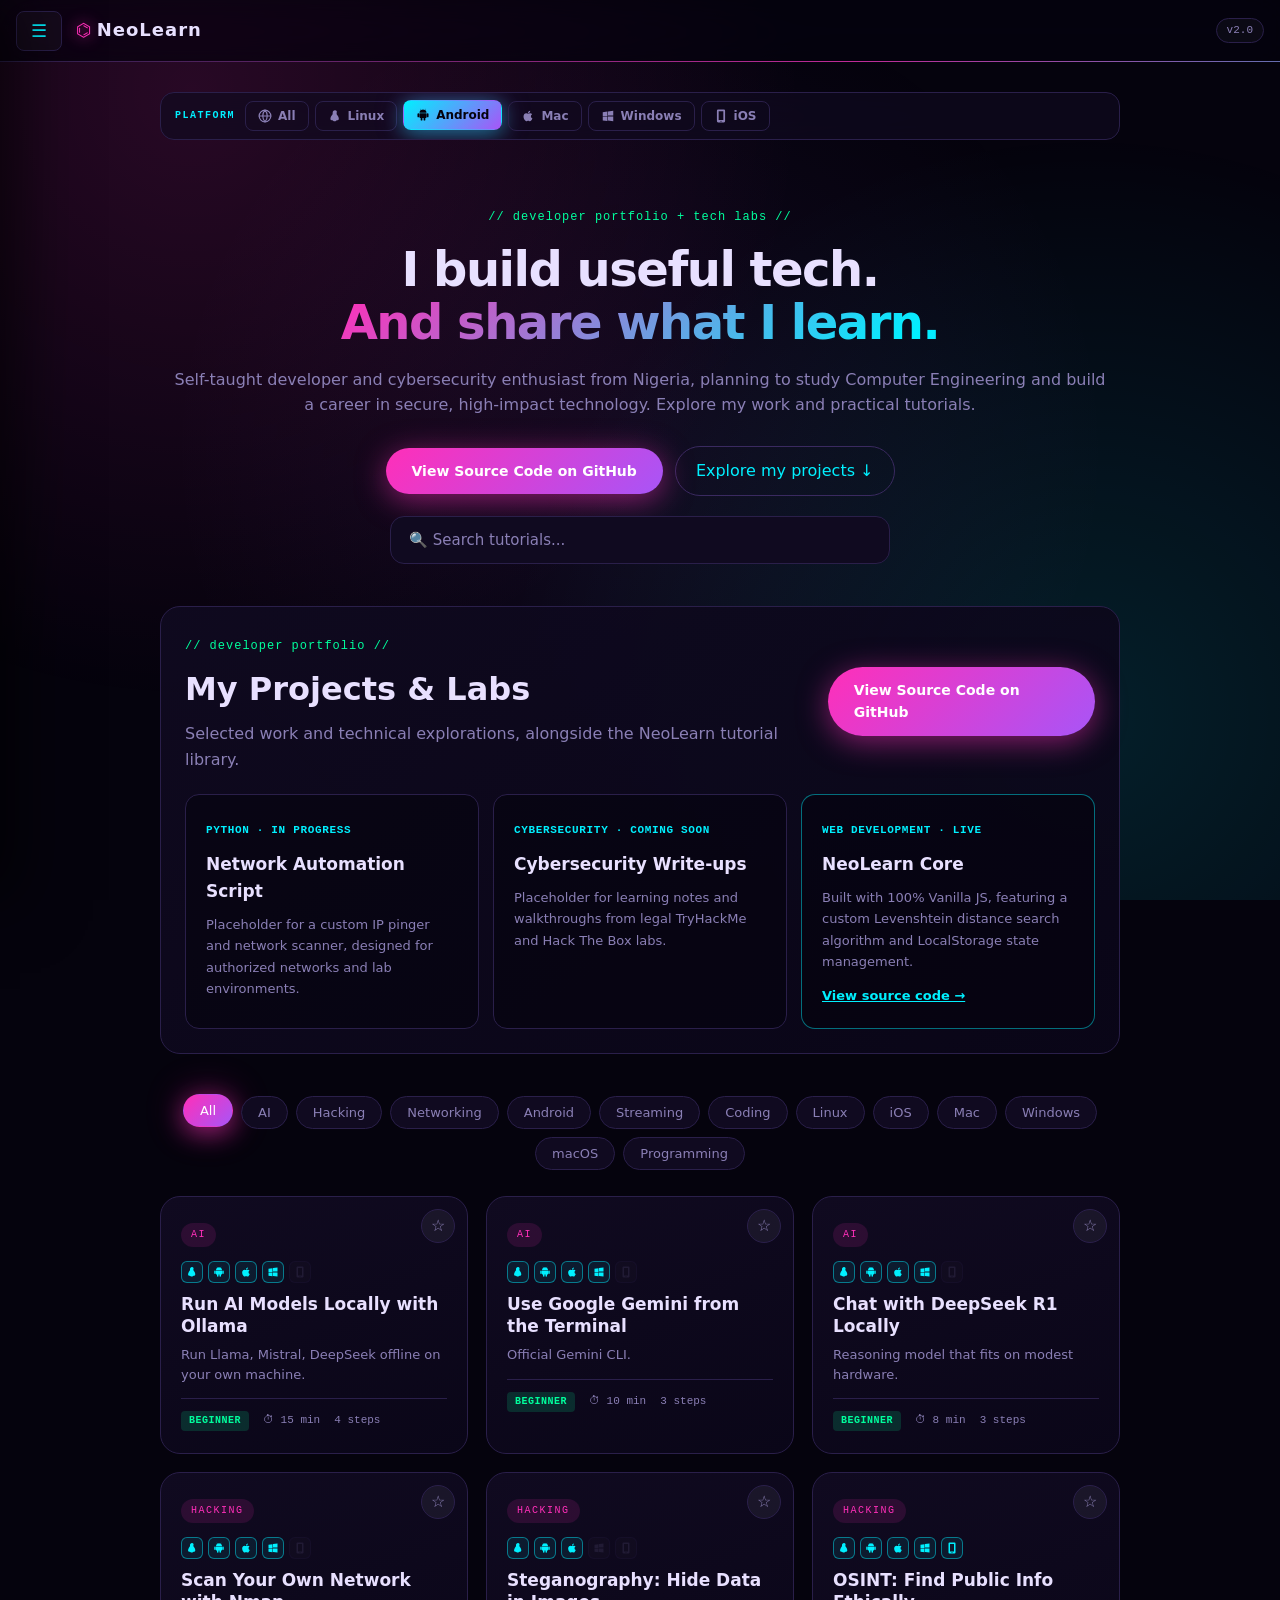
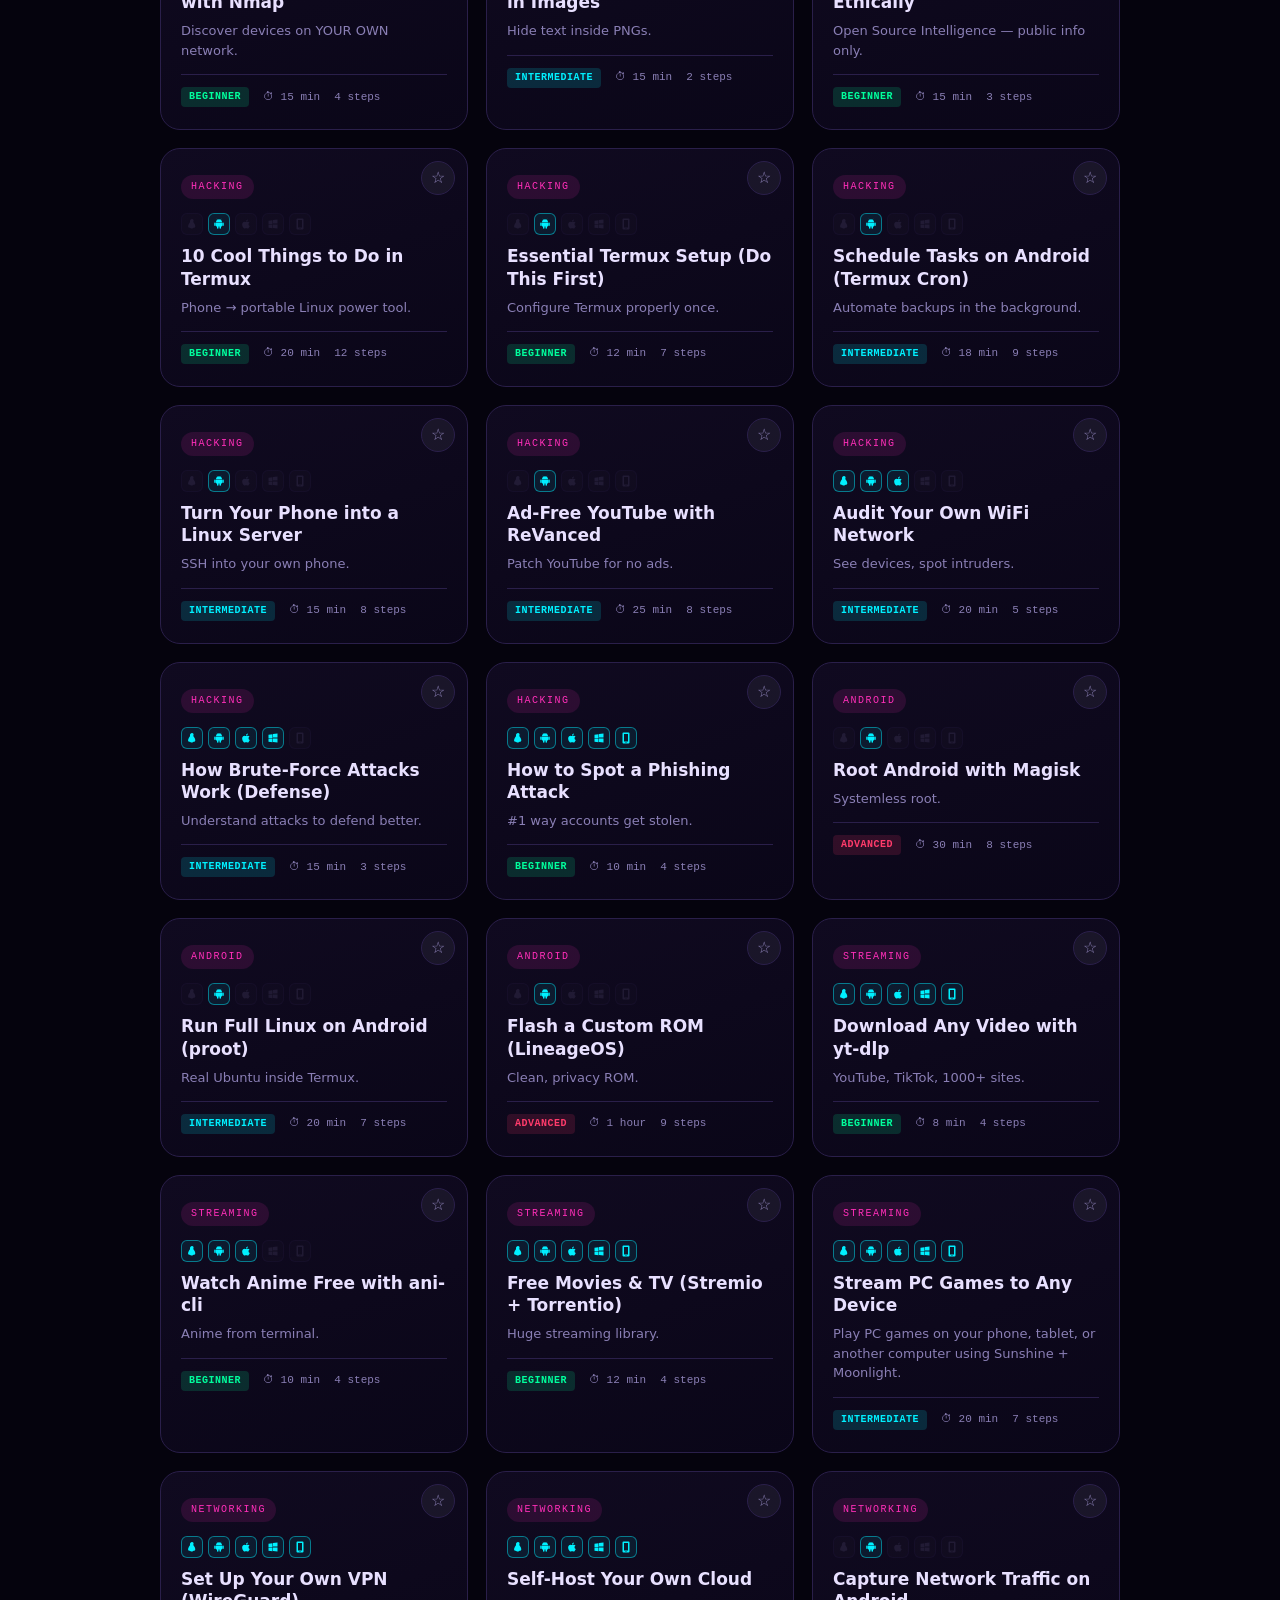
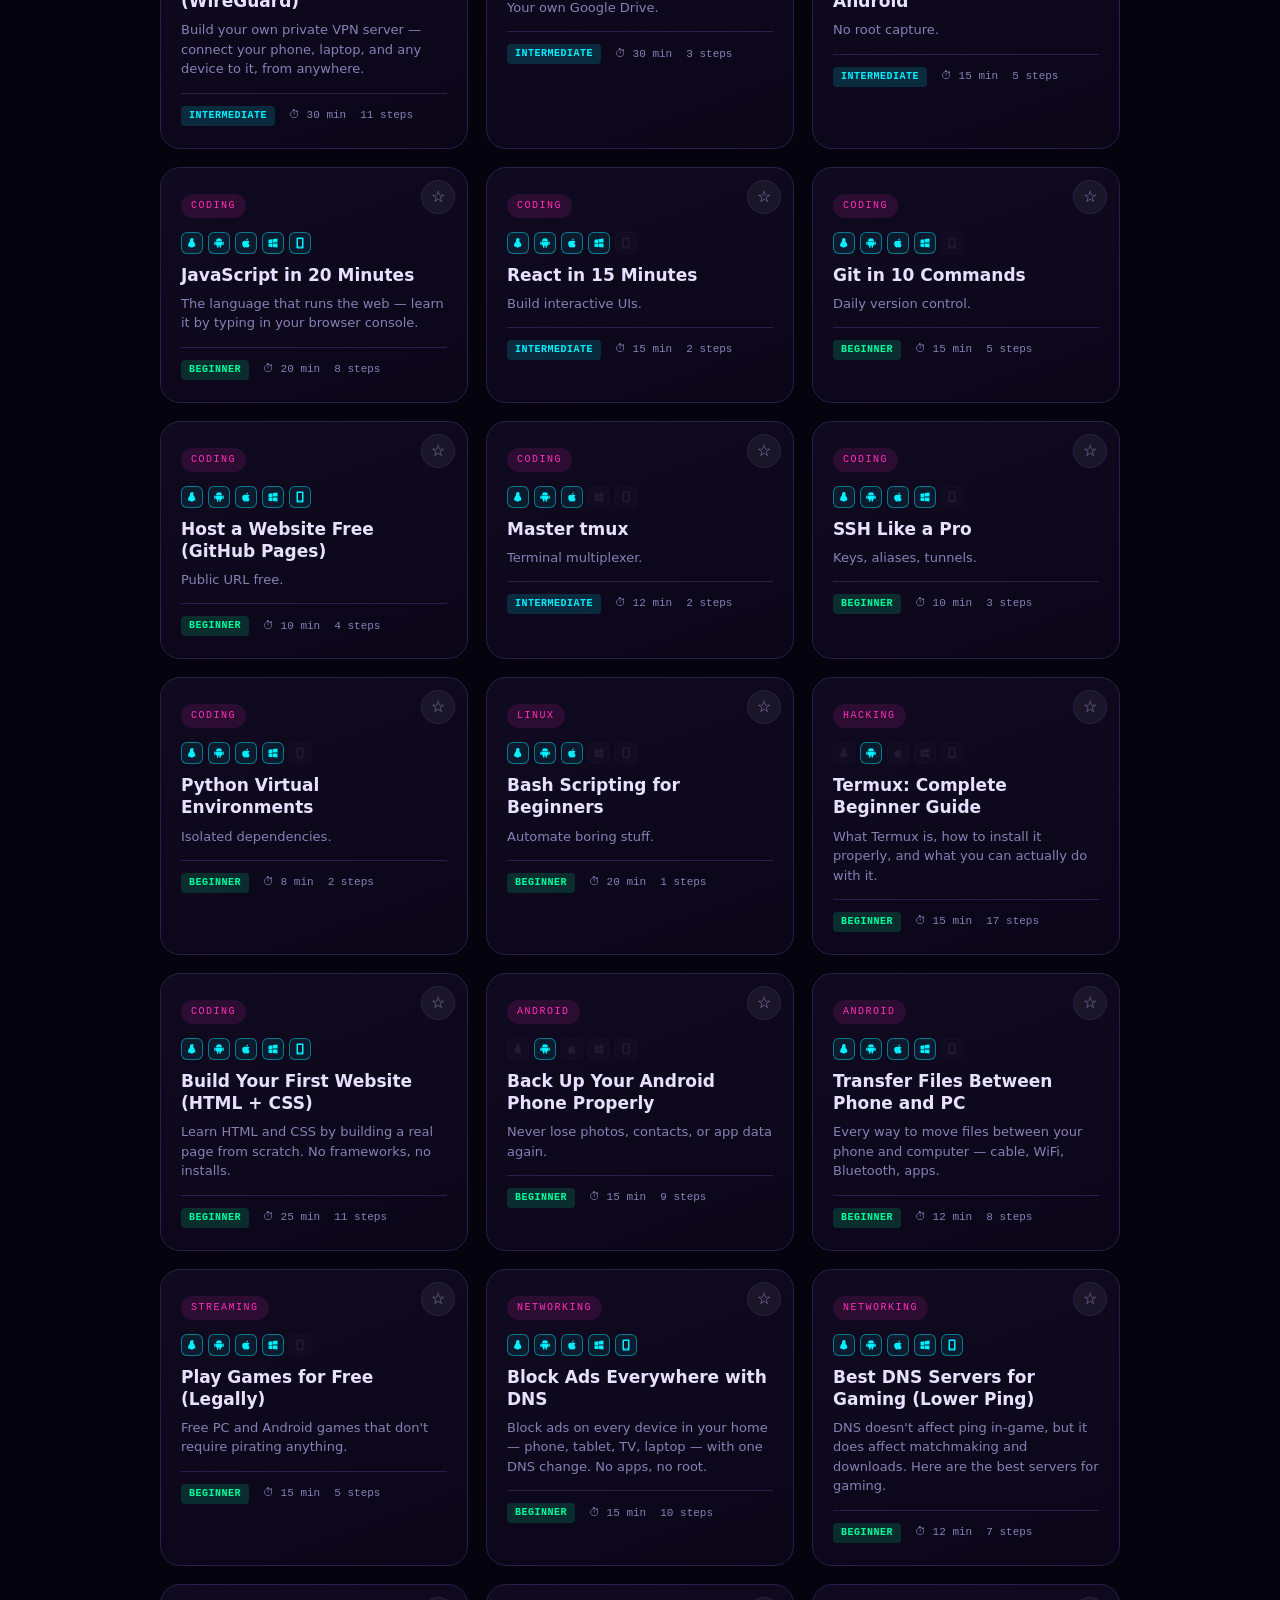
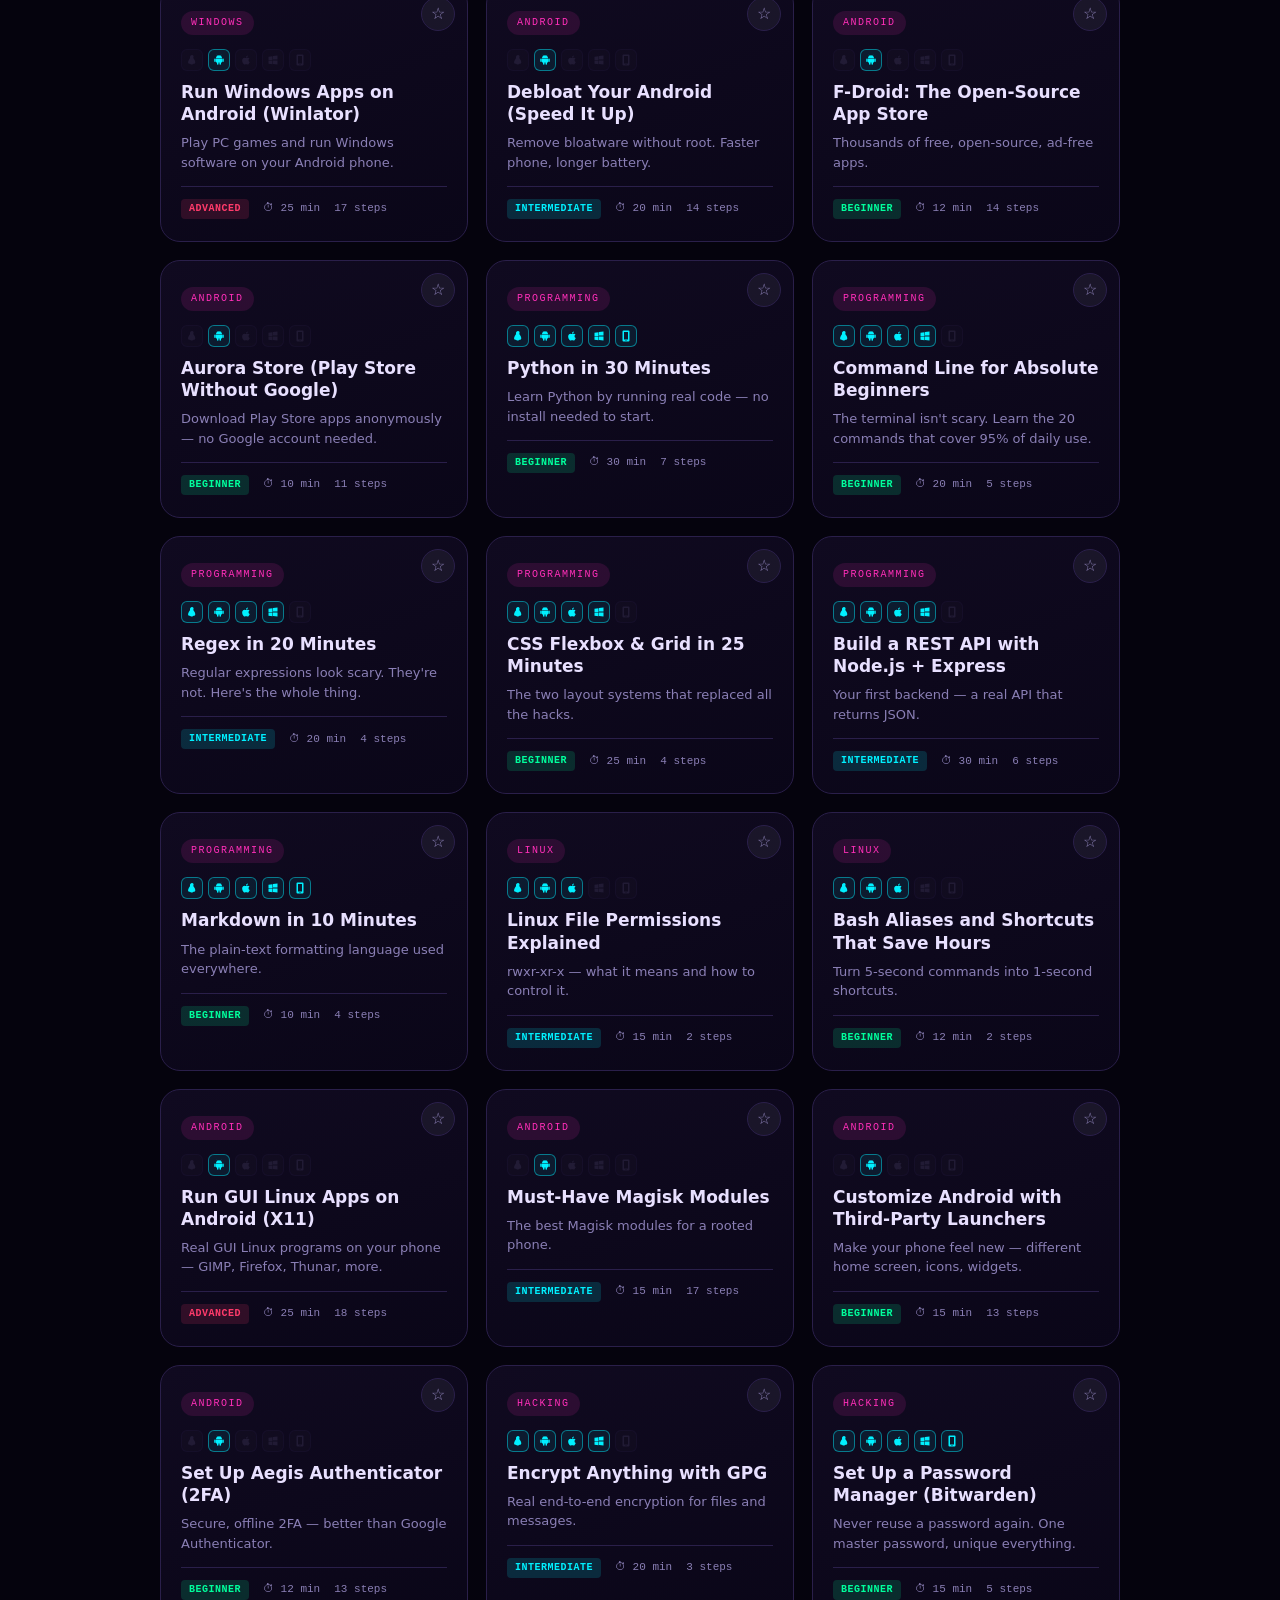
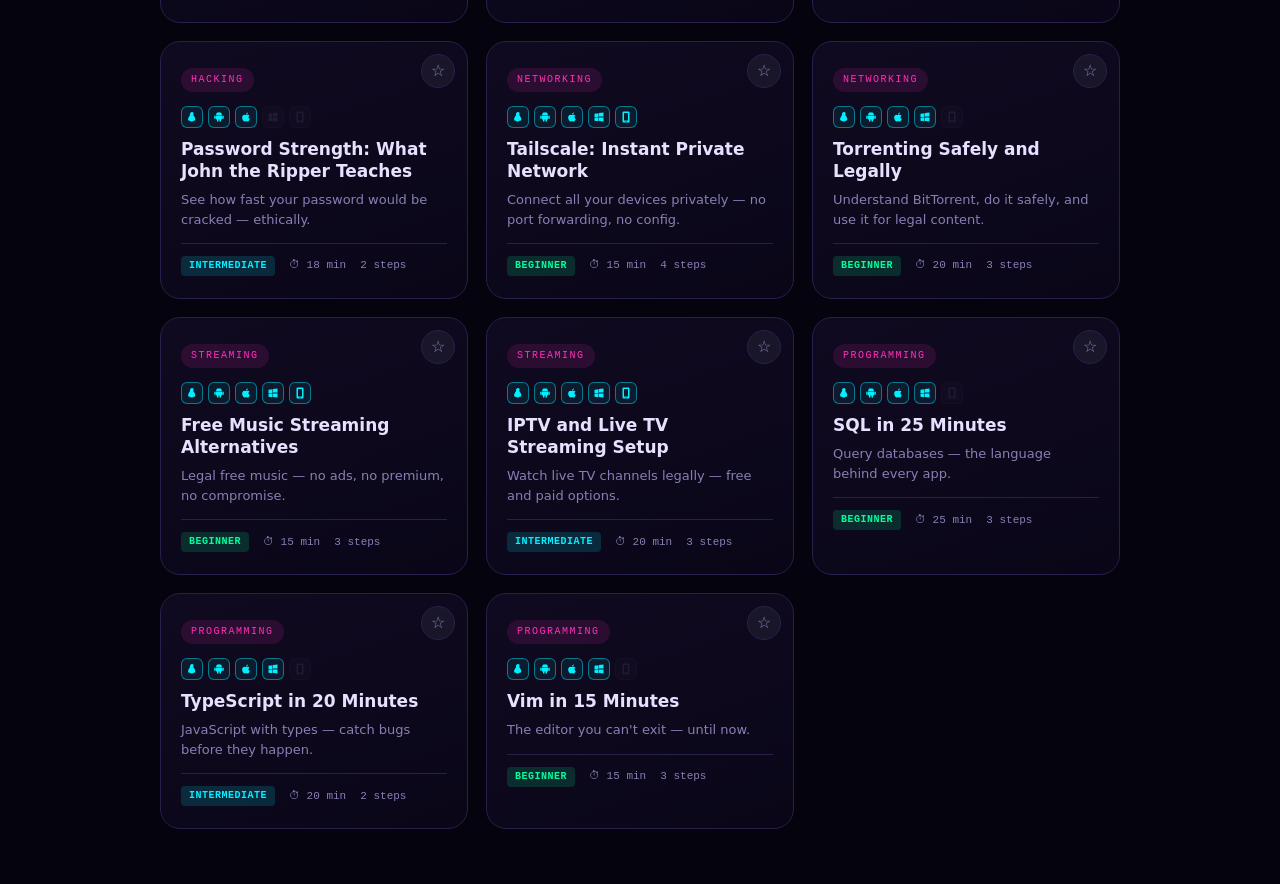
==== commit 12be7566: "Added new tutorials and fixed CSS" ====
--- a/index.html
+++ b/index.html
@@ -5,15 +5,15 @@
   <meta name="viewport" content="width=device-width, initial-scale=1.0" />
 
   <!-- Primary Meta -->
-  <title>NeoLearn — Cool Tech, Explained</title>
-  <meta name="description" content="Free step-by-step tech tutorials for Linux, Android, Mac, Windows, and iOS. AI models, Termux, VPNs, security tools, coding, and more." />
+  <title>NeoLearn — PÏXLĒ’s Developer Portfolio &amp; Tech Tutorials</title>
+  <meta name="description" content="The developer portfolio of PÏXLĒ: self-taught software developer and cybersecurity enthusiast from Nigeria, building NeoLearn and sharing practical tech tutorials." />
   <meta property="og:image" content="https://neolearn-a09.pages.dev/og-image.png" />
 <meta property="og:image:width" content="1200" />
 <meta property="og:image:height" content="630" />
 <meta property="og:image:alt" content="NeoLearn — free tech tutorials for every platform" />
 <meta name="twitter:image" content="https://neolearn-a09.pages.dev/og-image.png" />
   <meta name="author" content="PIXLE" />
-  <meta name="keywords" content="tutorials, linux, android, termux, ai, ollama, vpn, hacking, coding, free" />
+  <meta name="keywords" content="PÏXLĒ, developer portfolio, cybersecurity, computer engineering, TUS, NeoLearn, tutorials, Linux, Python, JavaScript" />
 
   <!-- Favicon (inline SVG, no file needed) -->
   <link rel="icon" type="image/svg+xml" href="data:image/svg+xml,%3Csvg xmlns='http://www.w3.org/2000/svg' viewBox='0 0 32 32'%3E%3Crect width='32' height='32' rx='8' fill='%2305030d'/%3E%3Ccircle cx='16' cy='16' r='9' fill='none' stroke='%23ff2fb9' stroke-width='2.5'/%3E%3Ccircle cx='16' cy='16' r='3.5' fill='%2300f0ff'/%3E%3C/svg%3E" />
@@ -23,15 +23,15 @@
 
   <!-- Open Graph (WhatsApp, Discord, Facebook, LinkedIn) -->
   <meta property="og:type" content="website" />
-  <meta property="og:title" content="NeoLearn — Cool Tech, Explained" />
-  <meta property="og:description" content="Free step-by-step tech tutorials for any device. AI, Termux, Linux, VPNs, security, and coding." />
+  <meta property="og:title" content="NeoLearn — PÏXLĒ’s Developer Portfolio &amp; Tech Tutorials" />
+  <meta property="og:description" content="Explore PÏXLĒ’s projects, technical skills, and practical tech tutorials." />
   <meta property="og:url" content="https://neolearn-a09.pages.dev/" />
   <meta property="og:site_name" content="NeoLearn" />
 
   <!-- Twitter / X -->
   <meta name="twitter:card" content="summary_large_image" />
-  <meta name="twitter:title" content="NeoLearn — Cool Tech, Explained" />
-  <meta name="twitter:description" content="Free step-by-step tech tutorials for any device. AI, Termux, Linux, VPNs, security, and coding." />
+  <meta name="twitter:title" content="NeoLearn — PÏXLĒ’s Developer Portfolio &amp; Tech Tutorials" />
+  <meta name="twitter:description" content="Explore PÏXLĒ’s projects, technical skills, and practical tech tutorials." />
   <meta name="google-site-verification" content="yNhPrScGuJGdVLl-Rk56nq6RYcPLV7O6fF6mhUDKeFY" />
 
   <link rel="stylesheet" href="style.css" />
@@ -85,13 +85,51 @@
     <!-- HOME -->
     <section class="page active" id="home">
       <div class="hero">
-        <div class="hero-tag">// free //</div>
-        <h1>Learn <span class="grad">cool tech.</span><br>Step by step.</h1>
-        <p>Real tutorials. Real commands. Copy, paste, done.</p>
+        <div class="hero-tag">// developer portfolio + tech labs //</div>
+        <h1>I build useful tech.<br><span class="grad">And share what I learn.</span></h1>
+        <p>Self-taught developer and cybersecurity enthusiast from Nigeria, planning to study Computer Engineering and build a career in secure, high-impact technology. Explore my work and practical tutorials.</p>
+        <div class="hero-links">
+          <a href="https://github.com/pixle-ui/neolearn" class="repo-btn" target="_blank" rel="noopener noreferrer">
+            View Source Code on GitHub
+          </a>
+          <a class="portfolio-link" href="#projects">
+            Explore my projects ↓
+          </a>
+        </div>
         <div class="search-wrap">
           <input type="text" id="searchInput" placeholder="🔍 Search tutorials..." />
         </div>
       </div>
+      <section class="projects-section" id="projects" aria-labelledby="projectsTitle">
+        <div class="projects-heading">
+          <div>
+            <p class="hero-tag">// developer portfolio //</p>
+            <h2 id="projectsTitle">My Projects &amp; Labs</h2>
+            <p>Selected work and technical explorations, alongside the NeoLearn tutorial library.</p>
+          </div>
+          <a href="https://github.com/pixle-ui/neolearn" class="repo-btn" target="_blank" rel="noopener noreferrer">
+            View Source Code on GitHub
+          </a>
+        </div>
+        <div class="project-grid">
+          <article class="project-card">
+            <span class="project-label">Python · In progress</span>
+            <h3>Network Automation Script</h3>
+            <p>Placeholder for a custom IP pinger and network scanner, designed for authorized networks and lab environments.</p>
+          </article>
+          <article class="project-card">
+            <span class="project-label">Cybersecurity · Coming soon</span>
+            <h3>Cybersecurity Write-ups</h3>
+            <p>Placeholder for learning notes and walkthroughs from legal TryHackMe and Hack The Box labs.</p>
+          </article>
+          <article class="project-card project-card-featured">
+            <span class="project-label">Web development · Live</span>
+            <h3>NeoLearn Core</h3>
+            <p>Built with 100% Vanilla JS, featuring a custom Levenshtein distance search algorithm and LocalStorage state management.</p>
+            <a href="https://github.com/pixle-ui/neolearn" target="_blank" rel="noopener noreferrer">View source code →</a>
+          </article>
+        </div>
+      </section>
       <div class="filter-chips" id="filterChips"></div>
       <div class="tutorial-grid" id="tutorialGrid"></div>
       <div class="empty" id="emptyState" style="display:none;">
@@ -146,15 +184,14 @@
       </div>
 
       <div class="about-card">
-  <h3>Who built this</h3>
-  <p><b>PIXLE</b> — builder of NeoLearn.</p>
-  <p>Built with plain HTML, CSS, and JavaScript. No frameworks, no build tools.</p>
-  <p style="margin-top: 8px;">
-    <a href="mailto:pixle.dev@proton.me" class="repo-btn" style="padding: 10px 20px; font-size: 13px;">
-      ✉️ pixle.dev@proton.me
-    </a>
-  </p>
-</div>
+        <h3>Who built this</h3>
+        <p>Built by <b>PÏXLĒ</b>, a self-taught software and cybersecurity enthusiast. I specialize in building performant, framework-free web applications and am currently expanding my expertise in Python, C, and network security. My goal is to engineer secure, scalable systems.</p>
+        <p>I’m a 17-year-old developer from Nigeria, focused on Computer Engineering and cybersecurity as my long-term path. I use Arch Linux and practice security skills in authorized learning labs.</p>
+        <div class="profile-links">
+          <a href="mailto:pixle.dev@proton.me" class="repo-btn">✉️ Email me</a>
+          <a href="https://github.com/pixle-ui" class="repo-btn" target="_blank" rel="noopener noreferrer">View my GitHub</a>
+        </div>
+      </div>
       
       <div class="about-card">
         <h3>What is this?</h3>
@@ -176,6 +213,14 @@
       <div class="about-card">
         <h3>Built with</h3>
         <p>Pure HTML, CSS, and JavaScript. No frameworks, no build step, no dependencies. You can host it anywhere for free.</p>
+        <ul class="technical-highlights">
+          <li>Custom Fuzzy-Search Algorithm (Levenshtein Distance)</li>
+          <li>Vanilla JavaScript State Management</li>
+          <li>Responsive CSS Grid/Flexbox with Glassmorphism</li>
+        </ul>
+        <a href="https://github.com/pixle-ui/neolearn" class="repo-btn source-code-btn" target="_blank" rel="noopener noreferrer">
+          View Source Code on GitHub
+        </a>
       </div>
 
       <div class="about-card">
--- a/style.css
+++ b/style.css
@@ -1605,6 +1605,126 @@
 .about-card ul li::marker { color: var(--neon-pink); }
 .about-card b { color: var(--neon-pink); }
 
+.hero-links,
+.profile-links {
+  display: flex;
+  flex-wrap: wrap;
+  justify-content: center;
+  align-items: center;
+  gap: 12px;
+  margin: 20px 0;
+}
+
+.portfolio-link {
+  display: inline-block;
+  padding: 11px 20px;
+  color: var(--neon-cyan);
+  border: 1px solid var(--border-light);
+  border-radius: 50px;
+  text-decoration: none;
+  transition: all 0.25s var(--ease);
+}
+
+.portfolio-link:hover,
+.portfolio-link:focus-visible {
+  border-color: var(--neon-cyan);
+  background: rgba(0, 240, 255, 0.08);
+  transform: translateY(-2px);
+}
+
+.projects-section {
+  margin: 12px 0 42px;
+  padding: 24px;
+  background: linear-gradient(145deg, rgba(16, 10, 32, 0.92), rgba(10, 6, 24, 0.92));
+  border: 1px solid var(--border);
+  border-radius: var(--radius-lg);
+}
+
+.projects-heading {
+  display: flex;
+  align-items: center;
+  justify-content: space-between;
+  gap: 20px;
+  margin-bottom: 22px;
+}
+
+.projects-heading .hero-tag {
+  margin-bottom: 8px;
+}
+
+.projects-heading h2 {
+  margin-bottom: 6px;
+  font-size: clamp(24px, 4vw, 32px);
+  color: var(--text);
+}
+
+.projects-heading p:not(.hero-tag) {
+  margin-bottom: 0;
+  color: var(--muted);
+}
+
+.project-grid {
+  display: grid;
+  grid-template-columns: repeat(3, minmax(0, 1fr));
+  gap: 14px;
+}
+
+.project-card {
+  min-width: 0;
+  padding: 20px;
+  background: rgba(5, 3, 13, 0.55);
+  border: 1px solid var(--border);
+  border-radius: var(--radius);
+  transition: transform 0.25s var(--ease), border-color 0.25s var(--ease);
+}
+
+.project-card:hover {
+  transform: translateY(-3px);
+  border-color: var(--neon-purple);
+}
+
+.project-card-featured {
+  border-color: rgba(0, 240, 255, 0.45);
+}
+
+.project-label {
+  display: inline-block;
+  margin-bottom: 12px;
+  color: var(--neon-cyan);
+  font: 700 11px/1.4 monospace;
+  letter-spacing: 0.06em;
+  text-transform: uppercase;
+}
+
+.project-card h3 {
+  margin-bottom: 9px;
+  color: var(--text);
+  font-size: 17px;
+}
+
+.project-card p {
+  margin-bottom: 0;
+  color: var(--muted);
+  font-size: 13px;
+  line-height: 1.65;
+}
+
+.project-card a {
+  display: inline-block;
+  margin-top: 14px;
+  color: var(--neon-cyan);
+  font-size: 13px;
+  font-weight: 700;
+}
+
+.technical-highlights {
+  margin-top: 12px;
+}
+
+.source-code-btn {
+  margin-top: 10px;
+}
+
 .danger-btn {
   margin-top: 12px;
   padding: 12px 20px;
@@ -1758,6 +1878,10 @@
 @media (max-width: 700px) {
   .hero h1 { font-size: 32px; }
   .hero { padding: 20px 10px 20px; }
+  .projects-section { padding: 18px; }
+  .projects-heading { align-items: flex-start; flex-direction: column; }
+  .project-grid { grid-template-columns: 1fr; }
+  .hero-links, .profile-links { gap: 10px; }
   .tutorial-grid { grid-template-columns: 1fr; gap: 14px; }
   .tut-header { padding: 20px 18px; }
   .tut-header h1 { font-size: 24px; }
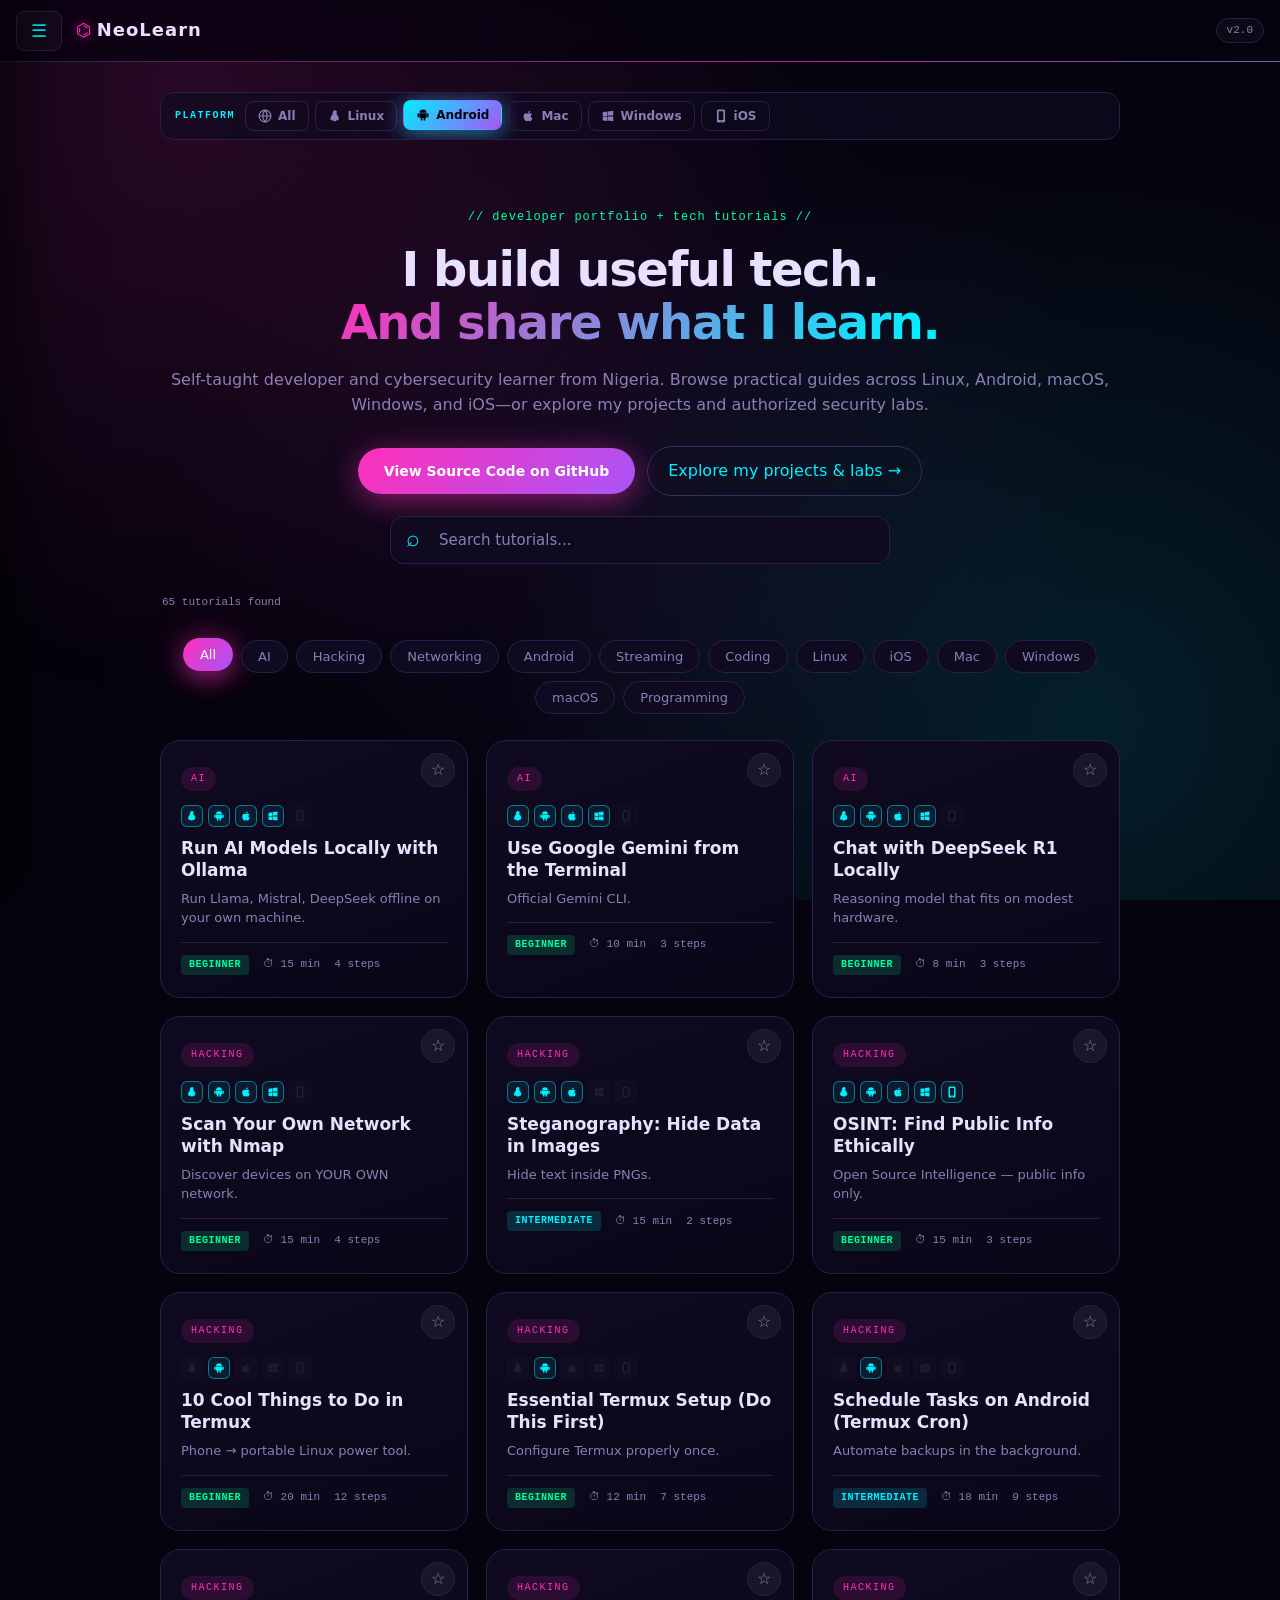
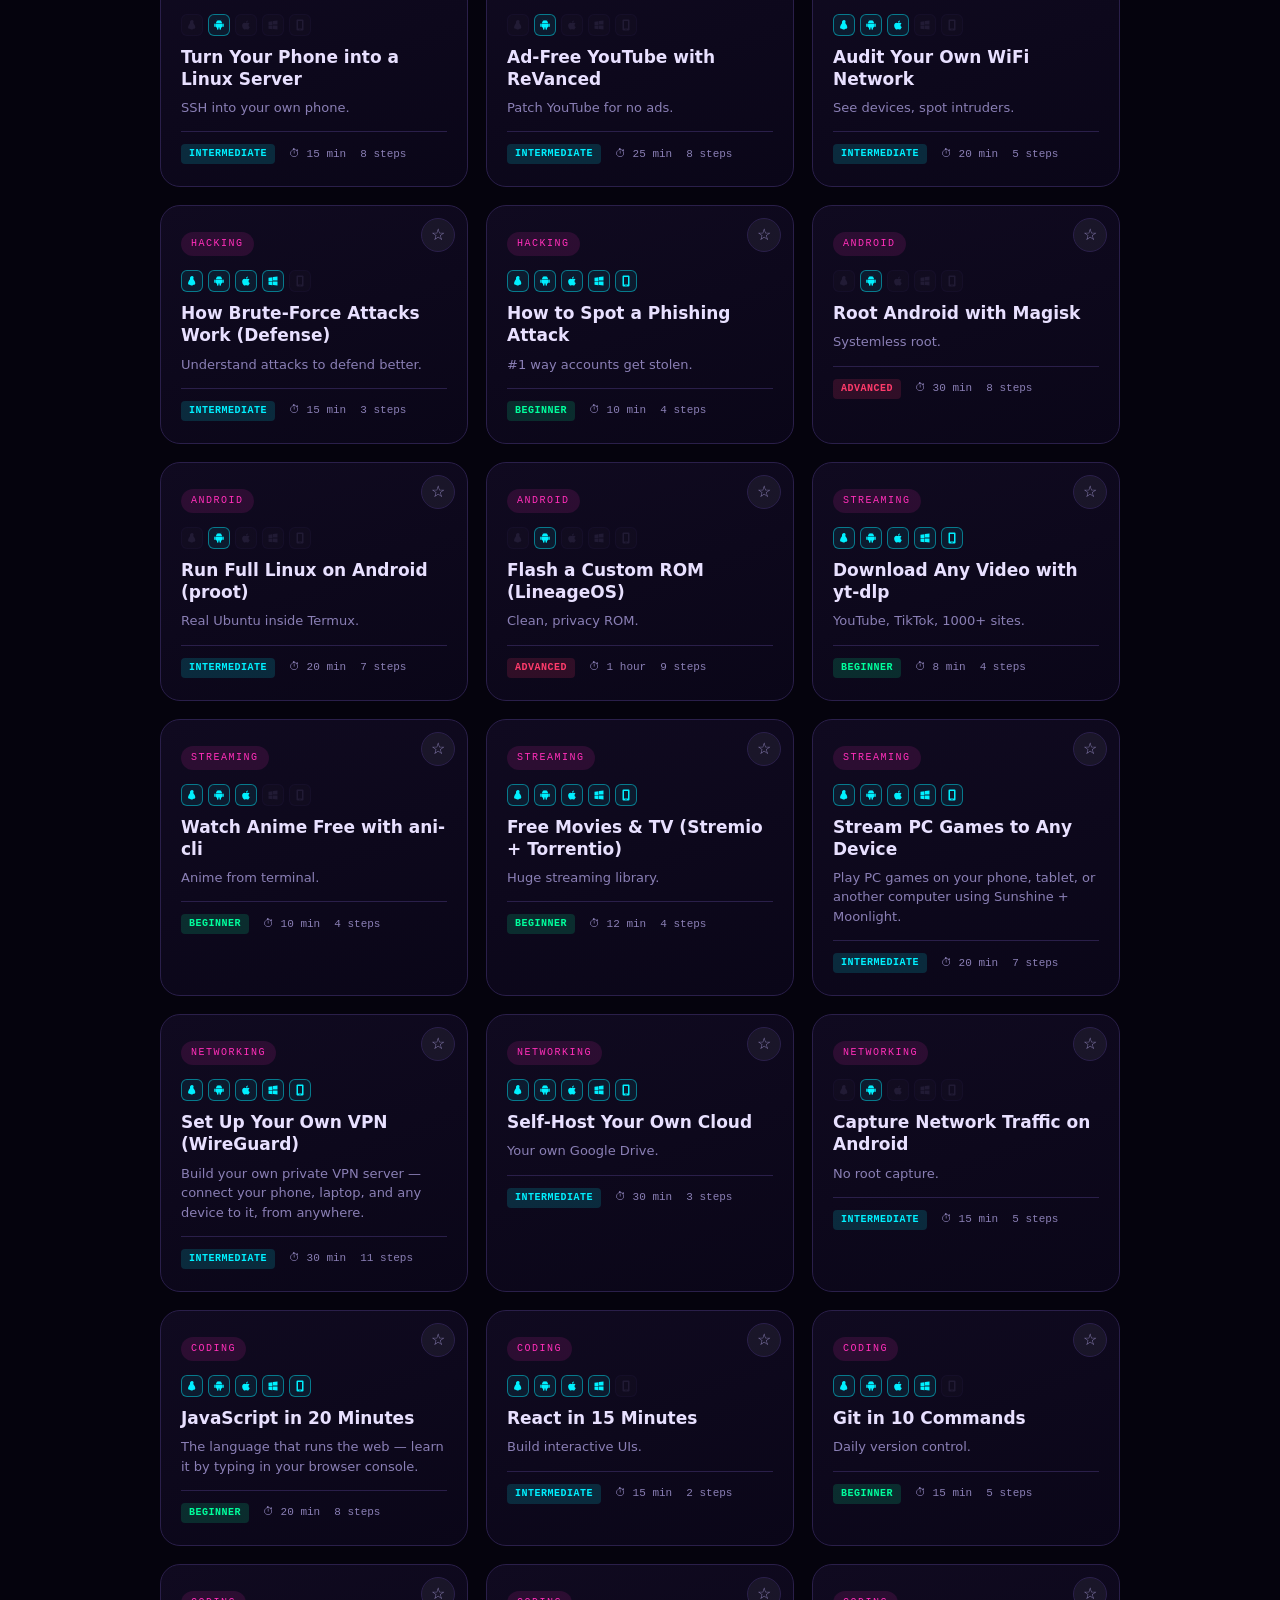
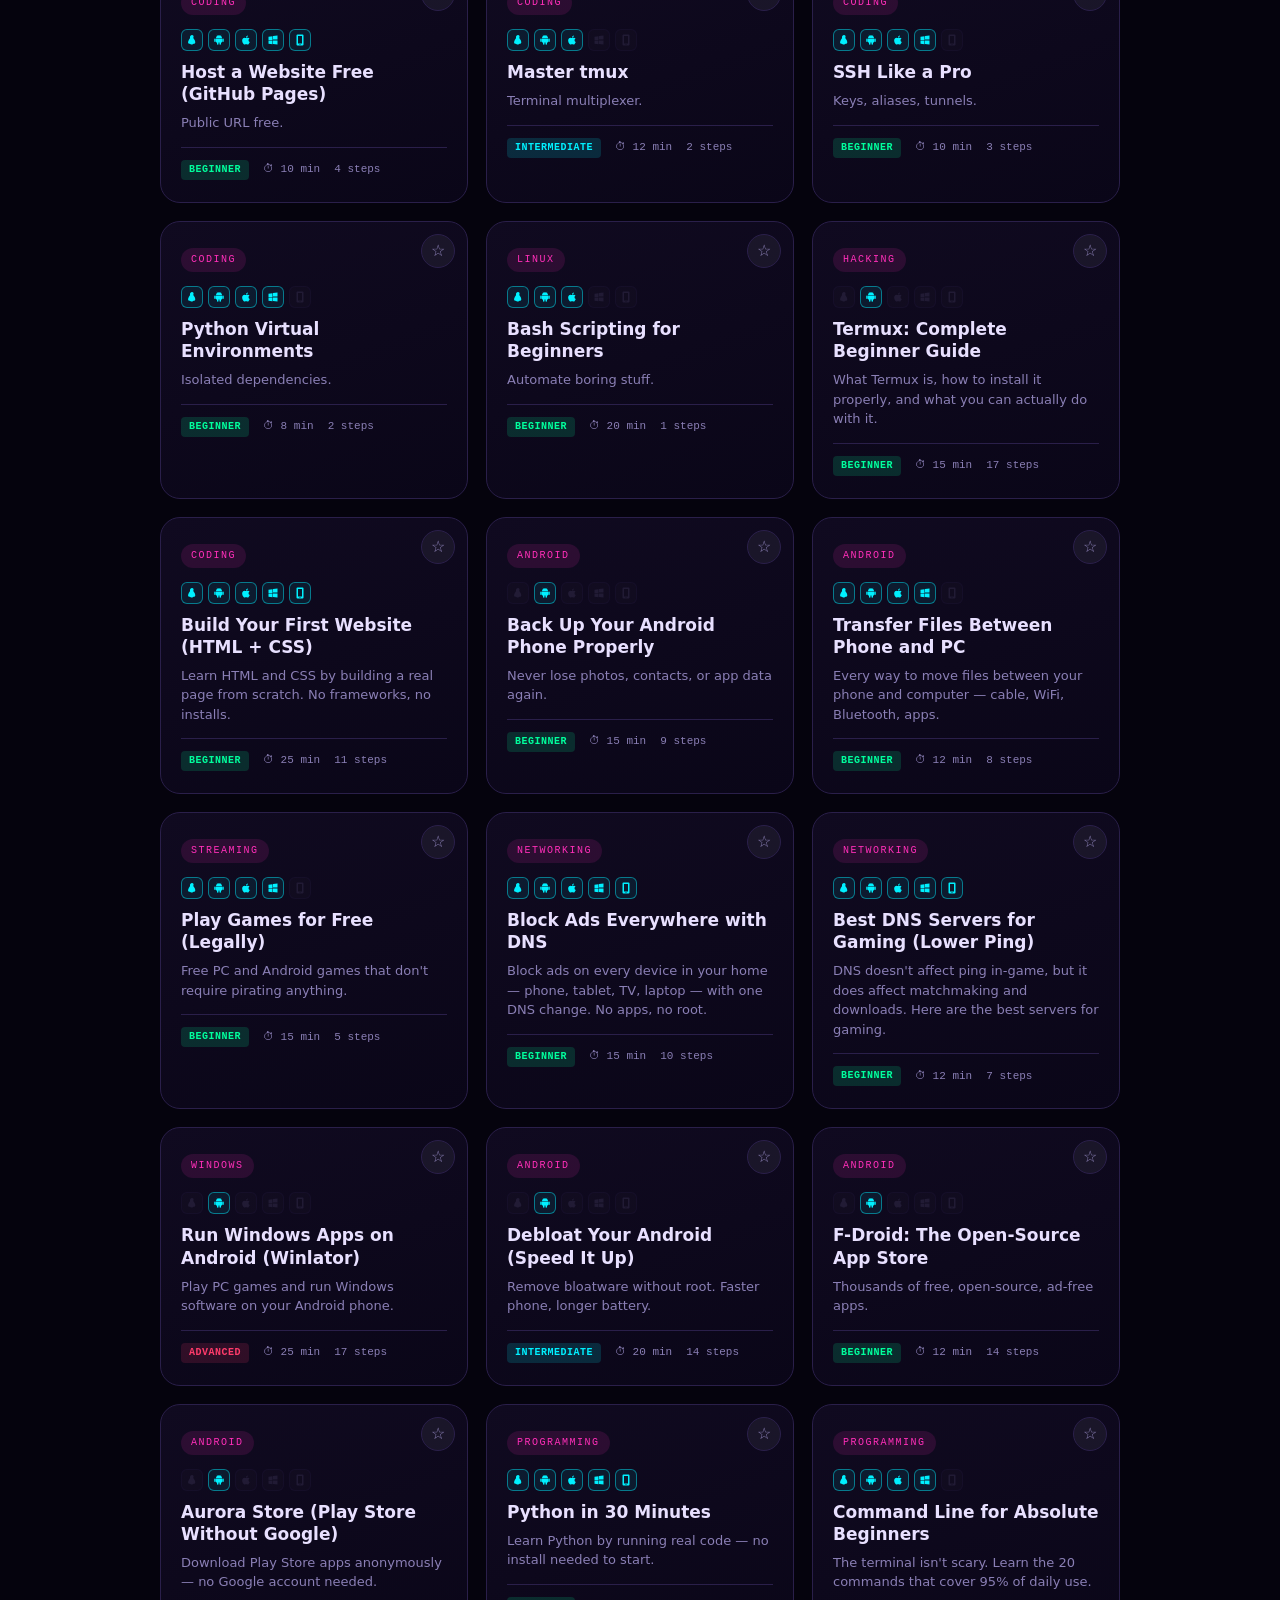
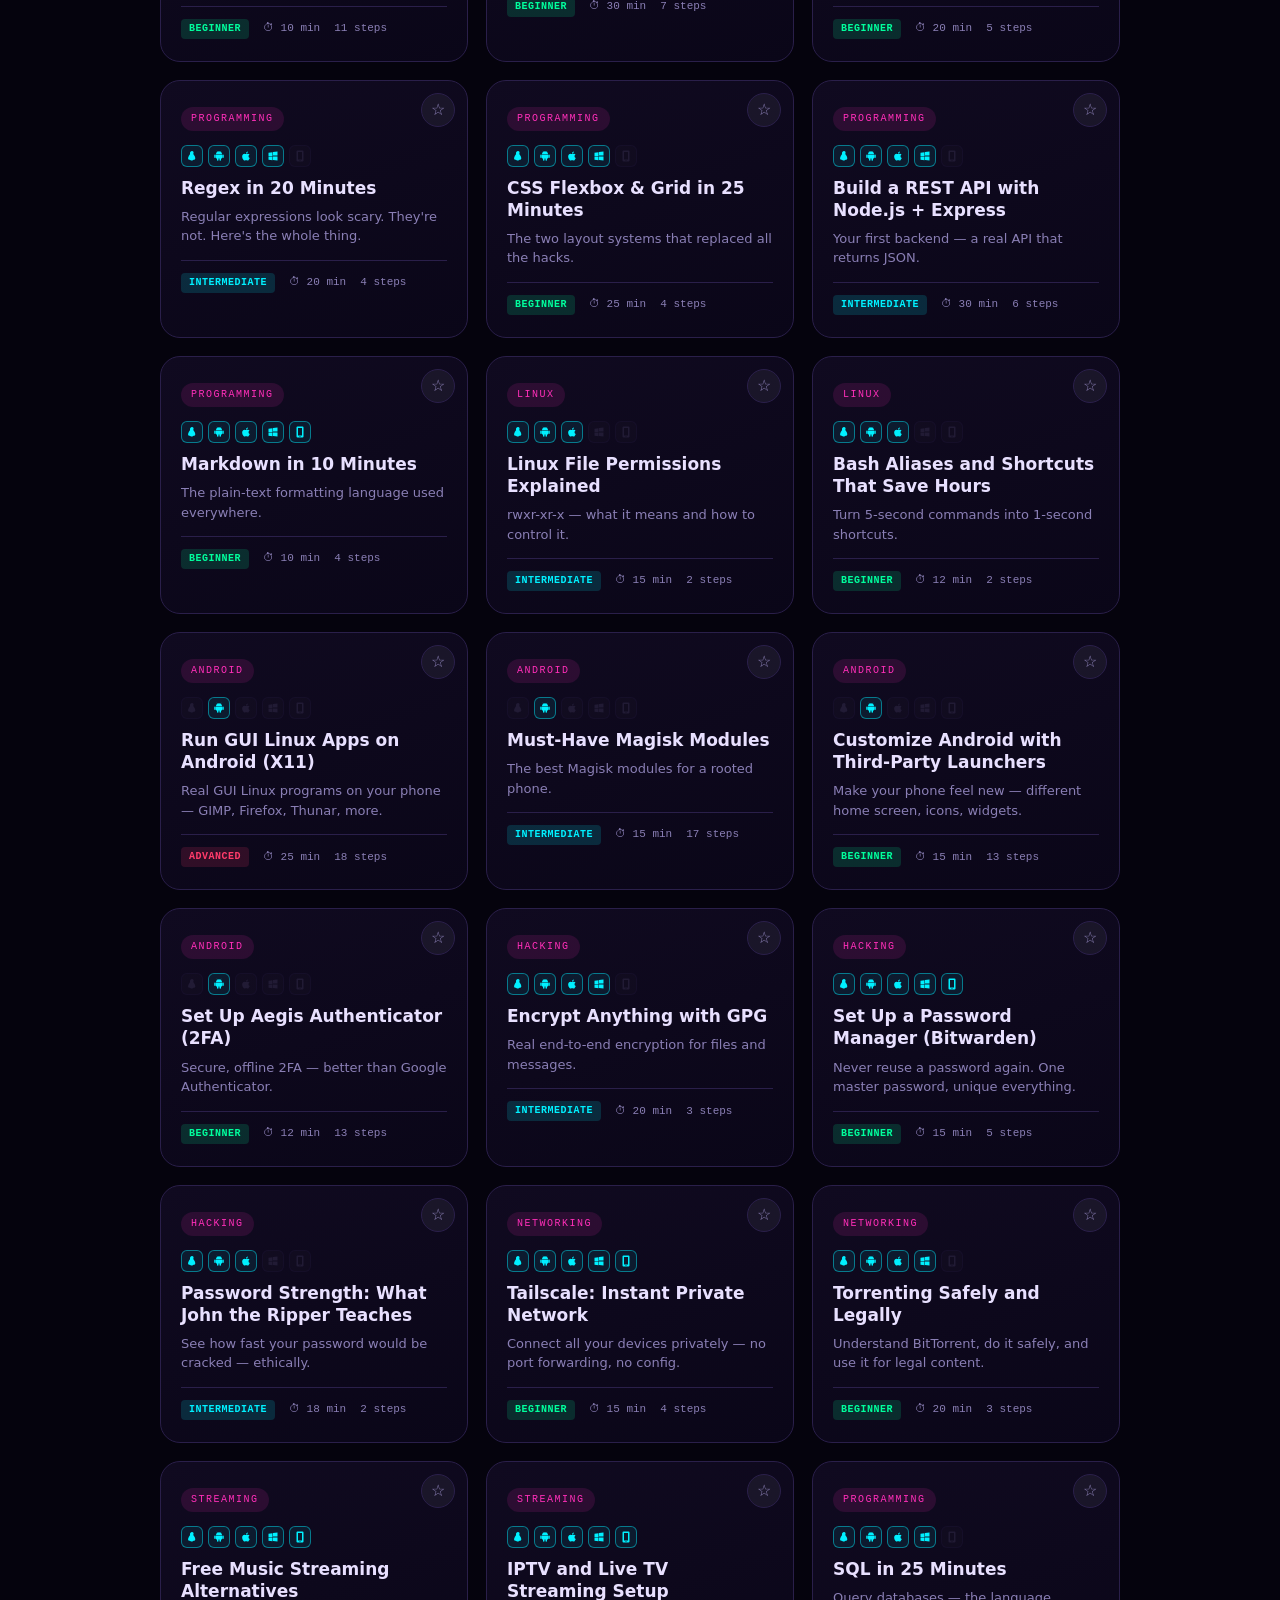
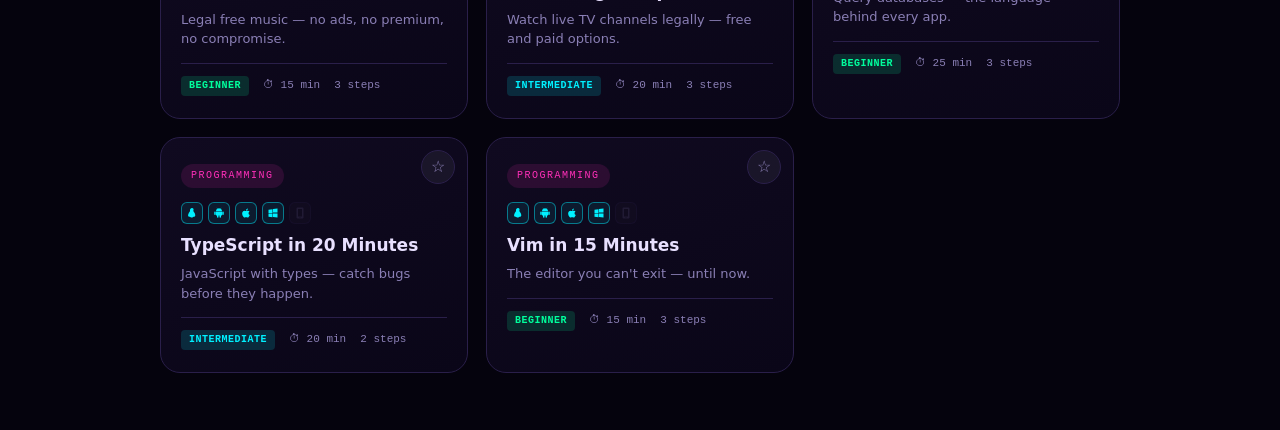
==== commit dfe31a57: "ajust the project and lab category" ====
--- a/index.html
+++ b/index.html
@@ -38,23 +38,25 @@
 </head>
 <body>
 
+  <a class="skip-link" href="#mainContent">Skip to main content</a>
+
   <header class="topbar">
-    <button class="menu-btn" id="menuBtn" type="button">☰</button>
+    <button class="menu-btn" id="menuBtn" type="button" aria-label="Open navigation menu" aria-expanded="false" aria-controls="sidebar">☰</button>
     <div class="brand"><span class="brand-icon">⌬</span> NeoLearn</div>
     <div class="spacer"></div>
     <span class="version">v2.0</span>
   </header>
 
-  <div class="overlay" id="overlay"></div>
-
-  <aside class="sidebar" id="sidebar">
+  <div class="overlay" id="overlay" aria-hidden="true"></div>
+
+  <aside class="sidebar" id="sidebar" aria-label="Site navigation" inert>
     <div class="sidebar-header">
       <span>⌬ NeoLearn</span>
-      <button class="close-btn" id="closeBtn" type="button">✕</button>
+      <button class="close-btn" id="closeBtn" type="button" aria-label="Close navigation menu">✕</button>
     </div>
 
     <button class="sidebar-section" type="button" aria-expanded="true" aria-controls="pageNav">Pages</button>
-<nav id="pageNav">
+<nav id="pageNav" aria-label="Pages">
   <button class="nav-btn" data-page="home">
     <svg class="nav-icon" viewBox="0 0 24 24" fill="none" stroke="currentColor" stroke-width="2" stroke-linecap="round" stroke-linejoin="round"><path d="M3 9.5L12 3l9 6.5V20a1 1 0 0 1-1 1h-5v-7h-6v7H4a1 1 0 0 1-1-1V9.5z"/></svg>
     <span>Home</span>
@@ -71,84 +73,63 @@
     <svg class="nav-icon" viewBox="0 0 24 24" fill="none" stroke="currentColor" stroke-width="2" stroke-linecap="round" stroke-linejoin="round"><circle cx="12" cy="12" r="9"/><path d="M12 16v-5M12 8h.01"/></svg>
     <span>About</span>
   </button>
+  <a class="nav-btn portfolio-nav-link" href="projects.html">
+    <svg class="nav-icon" viewBox="0 0 24 24" fill="none" stroke="currentColor" stroke-width="2" stroke-linecap="round" stroke-linejoin="round"><rect x="3" y="4" width="18" height="16" rx="2"/><path d="M7 8h10M7 12h6M7 16h4"/></svg>
+    <span>Projects &amp; Labs</span>
+  </a>
 </nav>
 
     <button class="sidebar-section" type="button" aria-expanded="true" aria-controls="categoryNav">Categories</button>
-    <nav id="categoryNav"></nav>
+    <nav id="categoryNav" aria-label="Tutorial categories"></nav>
 
     <button class="sidebar-section" type="button" aria-expanded="true" aria-controls="tutorialNav">All Tutorials</button>
-    <nav id="tutorialNav"></nav>
+    <nav id="tutorialNav" aria-label="All tutorials"></nav>
   </aside>
 
-  <main class="content">
+  <main class="content" id="mainContent" tabindex="-1">
 
     <!-- HOME -->
-    <section class="page active" id="home">
+    <section class="page active" id="home" aria-labelledby="homeTitle">
       <div class="hero">
-        <div class="hero-tag">// developer portfolio + tech labs //</div>
-        <h1>I build useful tech.<br><span class="grad">And share what I learn.</span></h1>
-        <p>Self-taught developer and cybersecurity enthusiast from Nigeria, planning to study Computer Engineering and build a career in secure, high-impact technology. Explore my work and practical tutorials.</p>
+        <div class="hero-tag">// developer portfolio + tech tutorials //</div>
+        <h1 id="homeTitle">I build useful tech.<br><span class="grad">And share what I learn.</span></h1>
+        <p>Self-taught developer and cybersecurity learner from Nigeria. Browse practical guides across Linux, Android, macOS, Windows, and iOS—or explore my projects and authorized security labs.</p>
         <div class="hero-links">
           <a href="https://github.com/pixle-ui/neolearn" class="repo-btn" target="_blank" rel="noopener noreferrer">
             View Source Code on GitHub
           </a>
-          <a class="portfolio-link" href="#projects">
-            Explore my projects ↓
+          <a class="portfolio-link" href="projects.html">
+            Explore my projects &amp; labs →
           </a>
         </div>
         <div class="search-wrap">
-          <input type="text" id="searchInput" placeholder="🔍 Search tutorials..." />
+          <label class="sr-only" for="searchInput">Search tutorials</label>
+          <span class="search-icon" aria-hidden="true">⌕</span>
+          <input type="search" id="searchInput" placeholder="Search tutorials..." autocomplete="off" />
         </div>
       </div>
-      <section class="projects-section" id="projects" aria-labelledby="projectsTitle">
-        <div class="projects-heading">
-          <div>
-            <p class="hero-tag">// developer portfolio //</p>
-            <h2 id="projectsTitle">My Projects &amp; Labs</h2>
-            <p>Selected work and technical explorations, alongside the NeoLearn tutorial library.</p>
-          </div>
-          <a href="https://github.com/pixle-ui/neolearn" class="repo-btn" target="_blank" rel="noopener noreferrer">
-            View Source Code on GitHub
-          </a>
-        </div>
-        <div class="project-grid">
-          <article class="project-card">
-            <span class="project-label">Python · In progress</span>
-            <h3>Network Automation Script</h3>
-            <p>Placeholder for a custom IP pinger and network scanner, designed for authorized networks and lab environments.</p>
-          </article>
-          <article class="project-card">
-            <span class="project-label">Cybersecurity · Coming soon</span>
-            <h3>Cybersecurity Write-ups</h3>
-            <p>Placeholder for learning notes and walkthroughs from legal TryHackMe and Hack The Box labs.</p>
-          </article>
-          <article class="project-card project-card-featured">
-            <span class="project-label">Web development · Live</span>
-            <h3>NeoLearn Core</h3>
-            <p>Built with 100% Vanilla JS, featuring a custom Levenshtein distance search algorithm and LocalStorage state management.</p>
-            <a href="https://github.com/pixle-ui/neolearn" target="_blank" rel="noopener noreferrer">View source code →</a>
-          </article>
-        </div>
-      </section>
+      <p class="search-status" id="searchStatus" role="status" aria-live="polite" aria-atomic="true"></p>
       <div class="filter-chips" id="filterChips"></div>
       <div class="tutorial-grid" id="tutorialGrid"></div>
       <div class="empty" id="emptyState" style="display:none;">
-        <p>No tutorials match.</p>
+        <span class="empty-icon" aria-hidden="true">⌕</span>
+        <h2>No tutorials found</h2>
+        <p>Try a different search, platform, or category.</p>
       </div>
     </section>
 
     <!-- TUTORIAL DETAIL -->
-    <section class="page" id="tutorial">
+    <section class="page" id="tutorial" aria-label="Tutorial details">
       <button class="back-btn" id="backBtn" type="button">← Back</button>
       <article id="tutorialContent"></article>
     </section>
 
     <!-- FAVORITES -->
-    <section class="page" id="favorites">
+    <section class="page" id="favorites" aria-labelledby="favoritesTitle">
       <div class="about-header">
         <h1>
   <svg class="page-icon pink" viewBox="0 0 24 24" fill="none" stroke="currentColor" stroke-width="2" stroke-linecap="round" stroke-linejoin="round"><path d="M12 2l3.09 6.26L22 9.27l-5 4.87L18.18 22 12 18.56 5.82 22 7 14.14l-5-4.87 6.91-1.01L12 2z"/></svg>
-  Favorites
+  <span id="favoritesTitle">Favorites</span>
 </h1>
         <p>Your bookmarked tutorials.</p>
       </div>
@@ -159,11 +140,11 @@
     </section>
 
     <!-- PROGRESS -->
-    <section class="page" id="progress">
+    <section class="page" id="progress" aria-labelledby="progressTitle">
       <div class="about-header">
         <h1>
   <svg class="page-icon" viewBox="0 0 24 24" fill="none" stroke="currentColor" stroke-width="2" stroke-linecap="round" stroke-linejoin="round"><path d="M3 20V10M9 20V4M15 20v-8M21 20V6"/></svg>
-  Your Progress
+  <span id="progressTitle">Your Progress</span>
        </h1>
         <p>Steps you've marked as complete.</p>
       </div>
@@ -174,11 +155,11 @@
     </section>
 
     <!-- ABOUT -->
-    <section class="page" id="about">
+    <section class="page" id="about" aria-labelledby="aboutTitle">
       <div class="about-header">
         <h1>
   <svg class="page-icon" viewBox="0 0 24 24" fill="none" stroke="currentColor" stroke-width="2" stroke-linecap="round" stroke-linejoin="round"><circle cx="12" cy="12" r="9"/><path d="M12 16v-5M12 8h.01"/></svg>
-  About NeoLearn
+  <span id="aboutTitle">About NeoLearn</span>
        </h1>
         <p>A free, open library of practical tech tutorials.</p>
       </div>
--- a/style.css
+++ b/style.css
@@ -40,6 +40,41 @@
   margin: 0;
   padding: 0;
   box-sizing: border-box;
+}
+
+:focus-visible {
+  outline: 2px solid var(--neon-cyan);
+  outline-offset: 3px;
+}
+
+.skip-link {
+  position: fixed;
+  top: 8px;
+  left: 8px;
+  z-index: 600;
+  padding: 10px 14px;
+  color: #05030d;
+  background: var(--neon-cyan);
+  border-radius: var(--radius-sm);
+  font-weight: 700;
+  text-decoration: none;
+  transform: translateY(-160%);
+}
+
+.skip-link:focus {
+  transform: translateY(0);
+}
+
+.sr-only {
+  position: absolute;
+  width: 1px;
+  height: 1px;
+  padding: 0;
+  margin: -1px;
+  overflow: hidden;
+  clip: rect(0, 0, 0, 0);
+  white-space: nowrap;
+  border: 0;
 }
 
 html {
@@ -187,6 +222,23 @@
   display: flex;
   align-items: center;
   gap: 4px;
+}
+
+.projects-brand {
+  color: var(--text);
+  text-decoration: none;
+}
+
+.projects-home-link {
+  color: var(--neon-cyan);
+  font-size: 14px;
+  font-weight: 700;
+  text-decoration: none;
+}
+
+.projects-home-link:hover,
+.projects-home-link:focus-visible {
+  color: var(--text);
 }
 
 .brand-icon {
@@ -324,6 +376,11 @@
   position: relative;
   overflow: hidden;
   font-family: inherit;
+}
+
+.portfolio-nav-link {
+  color: var(--neon-cyan);
+  text-decoration: none;
 }
 
 .nav-btn::before {
@@ -619,9 +676,21 @@
   animation: fadeInUp 0.8s var(--ease-out) 0.3s backwards;
 }
 
+.search-icon {
+  position: absolute;
+  top: 50%;
+  left: 16px;
+  z-index: 1;
+  color: var(--neon-cyan);
+  font-size: 23px;
+  line-height: 1;
+  transform: translateY(-55%);
+  pointer-events: none;
+}
+
 .search-wrap input {
   width: 100%;
-  padding: 14px 18px;
+  padding: 14px 18px 14px 48px;
   background: var(--panel);
   border: 1px solid var(--border);
   border-radius: var(--radius);
@@ -639,6 +708,13 @@
 }
 
 .search-wrap input::placeholder { color: var(--muted); }
+
+.search-status {
+  min-height: 20px;
+  margin: 0 2px 4px;
+  color: var(--muted);
+  font: 11px/1.5 monospace;
+}
 
 /* ============================================================
    FILTER CHIPS
@@ -749,6 +825,10 @@
   box-shadow: 0 25px 60px rgba(168, 85, 247, 0.3), 0 0 0 1px rgba(255,47,185,0.2);
 }
 
+.tut-card:focus-within {
+  border-color: rgba(0, 240, 255, 0.65);
+}
+
 .tut-card:hover::before { opacity: 1; }
 .tut-card:hover::after { opacity: 1; }
 
@@ -779,6 +859,20 @@
   line-height: 1.3;
   color: var(--text);
   transition: color 0.3s var(--ease);
+}
+
+.tut-open {
+  color: inherit;
+  background: transparent;
+  border: 0;
+  font: inherit;
+  text-align: left;
+  cursor: pointer;
+}
+
+.tut-open:hover,
+.tut-open:focus-visible {
+  color: var(--neon-cyan);
 }
 
 .tut-card:hover h3 { color: var(--neon-cyan); }
@@ -1528,6 +1622,28 @@
   animation: fadeIn 0.5s var(--ease);
 }
 
+.empty-icon {
+  display: block;
+  margin-bottom: 8px;
+  color: var(--neon-cyan);
+  font-size: 38px;
+}
+
+.empty h2 {
+  margin-bottom: 6px;
+  color: var(--text);
+  font-family: inherit;
+  font-size: 18px;
+  line-height: 1.4;
+}
+
+.empty p {
+  margin: 0;
+  font-family: inherit;
+  font-size: 13px;
+  line-height: 1.6;
+}
+
 /* ============================================================
    ABOUT / FAVORITES / PROGRESS PAGES
    ============================================================ */
@@ -1652,6 +1768,7 @@
   margin-bottom: 8px;
 }
 
+.projects-heading h1,
 .projects-heading h2 {
   margin-bottom: 6px;
   font-size: clamp(24px, 4vw, 32px);
@@ -1667,6 +1784,195 @@
   display: grid;
   grid-template-columns: repeat(3, minmax(0, 1fr));
   gap: 14px;
+}
+
+.portfolio-content {
+  max-width: 1120px;
+}
+
+.portfolio-header {
+  margin: 14px 0 38px;
+  padding: 38px 32px;
+  text-align: center;
+  background:
+    radial-gradient(ellipse at 50% 0, rgba(168, 85, 247, 0.16), transparent 65%),
+    linear-gradient(145deg, rgba(16, 10, 32, 0.92), rgba(10, 6, 24, 0.92));
+  border: 1px solid var(--border);
+  border-radius: var(--radius-lg);
+}
+
+.portfolio-header .hero-tag {
+  margin-bottom: 10px;
+}
+
+.portfolio-header h1 {
+  margin-bottom: 12px;
+  font-size: clamp(34px, 6vw, 52px);
+  line-height: 1.1;
+}
+
+.portfolio-header > p:not(.hero-tag) {
+  max-width: 620px;
+  margin: 0 auto;
+  color: var(--muted);
+}
+
+.portfolio-stats {
+  display: flex;
+  justify-content: center;
+  flex-wrap: wrap;
+  gap: 10px;
+  margin-top: 24px;
+}
+
+.portfolio-stats span {
+  padding: 8px 13px;
+  color: var(--text-dim);
+  background: rgba(5, 3, 13, 0.55);
+  border: 1px solid var(--border);
+  border-radius: 999px;
+  font-size: 12px;
+}
+
+.portfolio-stats strong {
+  margin-right: 4px;
+  color: var(--neon-cyan);
+  font-family: monospace;
+}
+
+.portfolio-group {
+  --group-accent: var(--neon-cyan);
+  margin: 0 0 36px;
+  padding: 24px;
+  background: linear-gradient(145deg, rgba(16, 10, 32, 0.88), rgba(10, 6, 24, 0.88));
+  border: 1px solid var(--border);
+  border-top: 2px solid var(--group-accent);
+  border-radius: var(--radius-lg);
+}
+
+.portfolio-group-projects {
+  --group-accent: var(--neon-purple);
+}
+
+.portfolio-group-web {
+  --group-accent: var(--neon-cyan);
+}
+
+.portfolio-group-system {
+  --group-accent: var(--neon-green);
+}
+
+.portfolio-group-heading {
+  display: flex;
+  align-items: center;
+  gap: 15px;
+  margin-bottom: 20px;
+}
+
+.portfolio-section-icon {
+  display: grid;
+  flex: 0 0 46px;
+  width: 46px;
+  height: 46px;
+  place-items: center;
+  color: var(--group-accent);
+  background: color-mix(in srgb, var(--group-accent) 12%, transparent);
+  border: 1px solid color-mix(in srgb, var(--group-accent) 40%, transparent);
+  border-radius: 13px;
+  font-size: 23px;
+}
+
+.portfolio-eyebrow {
+  margin-bottom: 3px;
+  color: var(--group-accent);
+  font: 700 10px/1.4 monospace;
+  letter-spacing: 0.09em;
+}
+
+.portfolio-group-heading h2 {
+  margin-bottom: 2px;
+  color: var(--text);
+  font-size: clamp(20px, 3vw, 26px);
+}
+
+.portfolio-group-heading p:last-child {
+  margin-bottom: 0;
+  color: var(--muted);
+  font-size: 13px;
+}
+
+.portfolio-content .project-grid {
+  grid-template-columns: repeat(2, minmax(0, 1fr));
+}
+
+.portfolio-content .project-card {
+  display: flex;
+  flex-direction: column;
+  border-top: 2px solid var(--group-accent, var(--border));
+}
+
+.portfolio-content .project-card-lab {
+  --card-accent: var(--group-accent);
+}
+
+.portfolio-content .project-card-lab .project-label {
+  color: var(--card-accent);
+}
+
+.portfolio-content .project-card-lab .project-methodology summary {
+  color: var(--card-accent);
+}
+
+.portfolio-content .project-card h3 {
+  font-size: 18px;
+  line-height: 1.4;
+}
+
+.portfolio-content .project-tools {
+  margin-top: auto;
+  padding-top: 14px;
+}
+
+.project-label-divider {
+  color: var(--muted);
+}
+
+.status-dot {
+  display: inline-block;
+  width: 7px;
+  height: 7px;
+  margin: 0 3px 1px 5px;
+  background: var(--neon-yellow);
+  border-radius: 50%;
+  box-shadow: 0 0 8px currentColor;
+}
+
+.status-live {
+  background: var(--neon-green);
+}
+
+.project-tags {
+  display: flex;
+  flex-wrap: wrap;
+  gap: 6px;
+  margin-top: 15px;
+}
+
+.project-tags span {
+  padding: 4px 8px;
+  color: var(--text-dim);
+  background: rgba(168, 85, 247, 0.08);
+  border: 1px solid rgba(168, 85, 247, 0.2);
+  border-radius: 999px;
+  font-size: 10px;
+}
+
+.portfolio-disclaimer {
+  max-width: 780px;
+  margin: 0 auto 24px;
+  color: var(--muted);
+  font-size: 12px;
+  text-align: center;
 }
 
 .project-card {
@@ -1696,6 +2002,7 @@
   text-transform: uppercase;
 }
 
+.project-card h2,
 .project-card h3 {
   margin-bottom: 9px;
   color: var(--text);
@@ -1707,6 +2014,35 @@
   color: var(--muted);
   font-size: 13px;
   line-height: 1.65;
+}
+
+.project-methodology {
+  margin-top: 14px;
+  padding-top: 12px;
+  border-top: 1px solid var(--border);
+}
+
+.project-methodology summary {
+  color: var(--neon-cyan);
+  cursor: pointer;
+  font-size: 13px;
+  font-weight: 700;
+}
+
+.project-methodology ul {
+  margin: 12px 0 0;
+  padding-left: 18px;
+  color: var(--muted);
+  font-size: 13px;
+  line-height: 1.6;
+}
+
+.project-methodology li + li {
+  margin-top: 7px;
+}
+
+.project-tools {
+  margin-top: 14px;
 }
 
 .project-card a {
@@ -1878,9 +2214,15 @@
 @media (max-width: 700px) {
   .hero h1 { font-size: 32px; }
   .hero { padding: 20px 10px 20px; }
+  .hero p { font-size: 14px; }
   .projects-section { padding: 18px; }
   .projects-heading { align-items: flex-start; flex-direction: column; }
   .project-grid { grid-template-columns: 1fr; }
+  .portfolio-header { padding: 30px 18px; }
+  .portfolio-group { padding: 18px; }
+  .portfolio-group-heading { align-items: flex-start; gap: 11px; }
+  .portfolio-section-icon { flex-basis: 40px; width: 40px; height: 40px; }
+  .portfolio-content .project-grid { grid-template-columns: 1fr; }
   .hero-links, .profile-links { gap: 10px; }
   .tutorial-grid { grid-template-columns: 1fr; gap: 14px; }
   .tut-header { padding: 20px 18px; }
